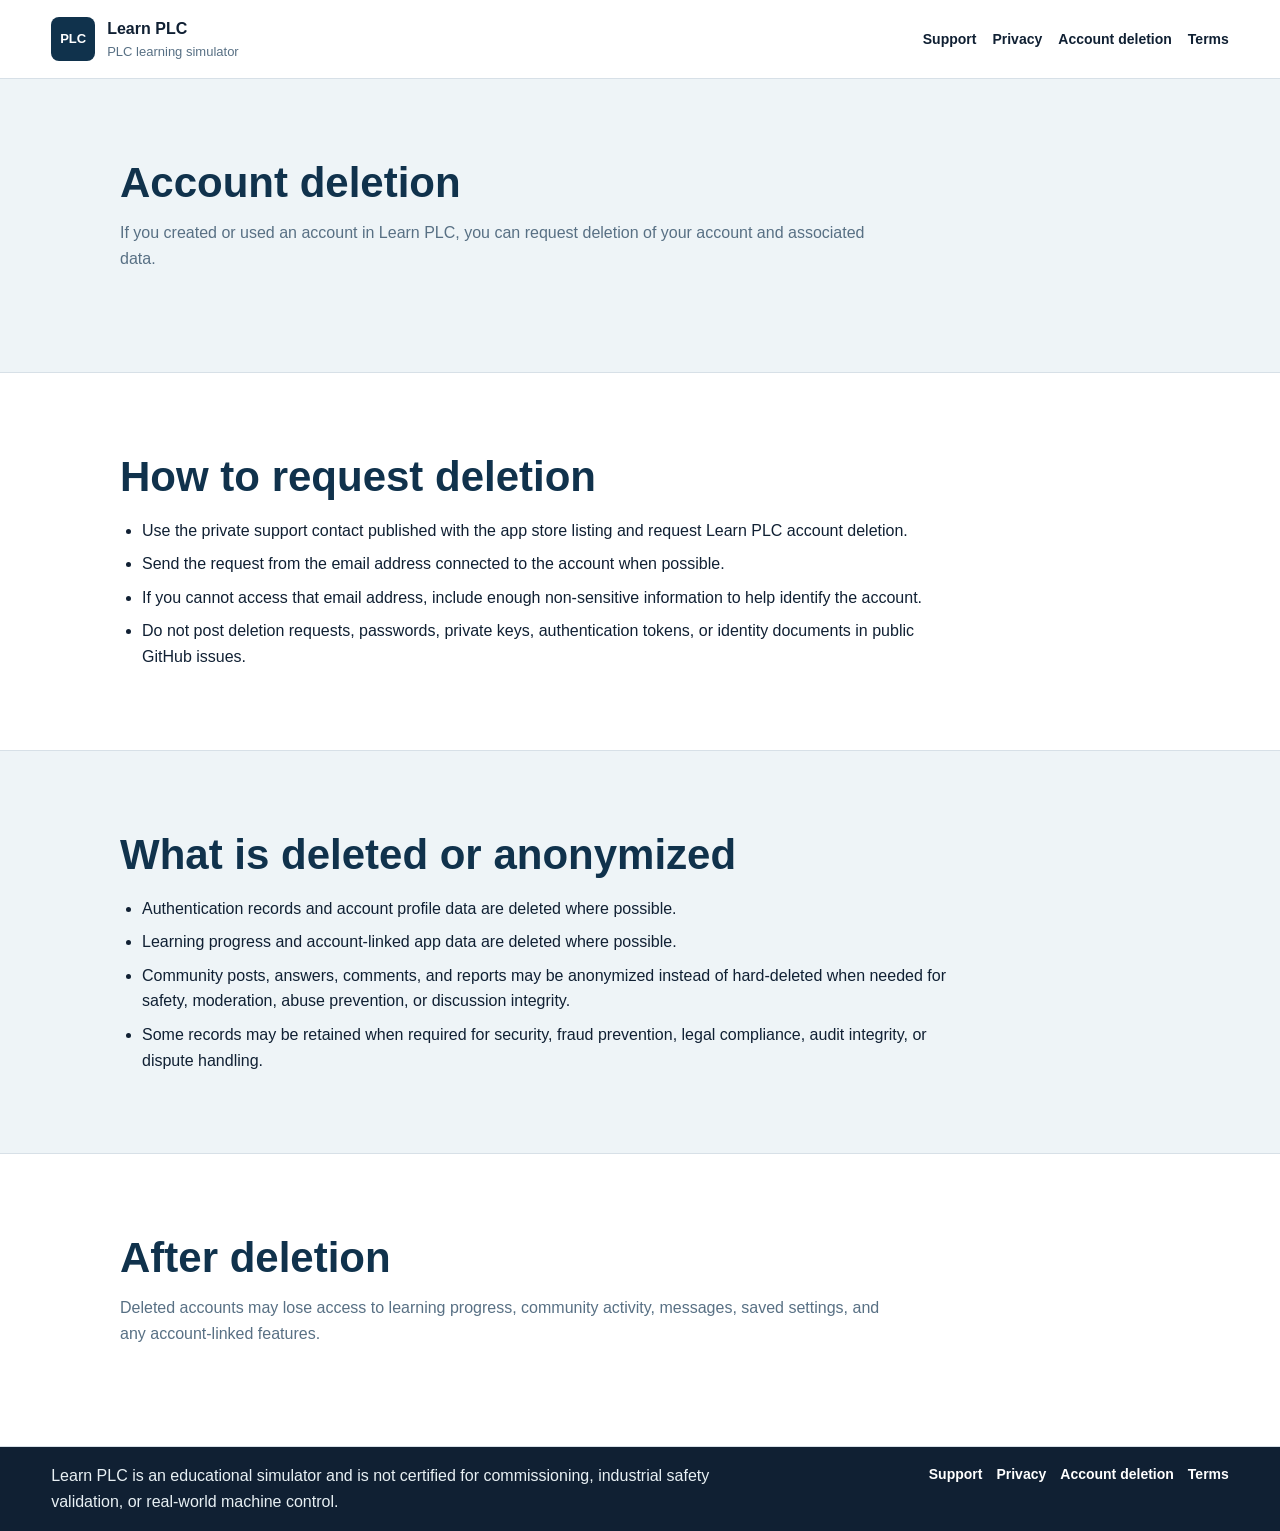
==== account-deletion/index.html @ 1db7eb31 "Sync website from learnPlc2 bea6978" ====
<!DOCTYPE html>
<html lang="en">
  <head>
    <meta charset="UTF-8" />
    <meta name="viewport" content="width=device-width, initial-scale=1" />
    <title>Account Deletion | Learn PLC</title>
    <meta name="description" content="How to request deletion of a Learn PLC account and associated data." />
    <link rel="canonical" href="https://ysrtirak.github.io/FactoryLogicPLC/account-deletion/" />
    <link rel="stylesheet" href="../assets/site.css" />
  </head>
  <body>
    <header class="site-header">
      <a class="brand" href="../" aria-label="Learn PLC home">
        <span class="brand-mark">PLC</span>
        <span>
          <strong>Learn PLC</strong>
          <small>PLC learning simulator</small>
        </span>
      </a>
      <nav aria-label="Primary navigation">
        <a href="../support/">Support</a>
        <a href="../privacy/">Privacy</a>
        <a href="../account-deletion/">Account deletion</a>
        <a href="../terms/">Terms</a>
      </nav>
    </header>
    <main>
      
      <section class="content-section">
        <div class="section-inner">
          <h2>Account deletion</h2>
          <p>If you created or used an account in Learn PLC, you can request deletion of your account and associated data.</p>
          
          
        </div>
      </section>
      <section class="content-section">
        <div class="section-inner">
          <h2>How to request deletion</h2>
          
          <ul><li>Use the private support contact published with the app store listing and request Learn PLC account deletion.</li><li>Send the request from the email address connected to the account when possible.</li><li>If you cannot access that email address, include enough non-sensitive information to help identify the account.</li><li>Do not post deletion requests, passwords, private keys, authentication tokens, or identity documents in public GitHub issues.</li></ul>
          
        </div>
      </section>
      <section class="content-section">
        <div class="section-inner">
          <h2>What is deleted or anonymized</h2>
          
          <ul><li>Authentication records and account profile data are deleted where possible.</li><li>Learning progress and account-linked app data are deleted where possible.</li><li>Community posts, answers, comments, and reports may be anonymized instead of hard-deleted when needed for safety, moderation, abuse prevention, or discussion integrity.</li><li>Some records may be retained when required for security, fraud prevention, legal compliance, audit integrity, or dispute handling.</li></ul>
          
        </div>
      </section>
      <section class="content-section">
        <div class="section-inner">
          <h2>After deletion</h2>
          <p>Deleted accounts may lose access to learning progress, community activity, messages, saved settings, and any account-linked features.</p>
          
          
        </div>
      </section>
    </main>
    <footer class="site-footer">
      <p>Learn PLC is an educational simulator and is not certified for commissioning, industrial safety validation, or real-world machine control.</p>
      <div>
        <a href="../support/">Support</a>
        <a href="../privacy/">Privacy</a>
        <a href="../account-deletion/">Account deletion</a>
        <a href="../terms/">Terms</a>
      </div>
    </footer>
  </body>
</html>
---- assets/site.css ----
:root {
  color-scheme: light;
  --ink: #102033;
  --muted: #587084;
  --line: #d7e0e7;
  --soft: #eef4f7;
  --panel: #ffffff;
  --navy: #10324c;
  --blue: #0b6fae;
  --green: #0d7f68;
  --amber: #b56a00;
}

* {
  box-sizing: border-box;
}

body {
  margin: 0;
  background: #f8fbfc;
  color: var(--ink);
  font: 16px/1.6 -apple-system, BlinkMacSystemFont, "Segoe UI", sans-serif;
}

a {
  color: var(--blue);
}

.site-header,
.site-footer {
  width: 100%;
  padding: 16px clamp(18px, 4vw, 56px);
}

.site-header {
  display: flex;
  align-items: center;
  justify-content: space-between;
  gap: 20px;
  border-bottom: 1px solid var(--line);
  background: rgba(255, 255, 255, 0.94);
  position: sticky;
  top: 0;
  z-index: 2;
  backdrop-filter: blur(10px);
}

.brand {
  display: inline-flex;
  align-items: center;
  gap: 12px;
  text-decoration: none;
  color: var(--ink);
  min-width: 220px;
}

.brand-mark {
  display: inline-grid;
  place-items: center;
  width: 44px;
  height: 44px;
  border-radius: 8px;
  background: var(--navy);
  color: #ffffff;
  font-weight: 800;
  font-size: 13px;
}

.brand strong,
.brand small {
  display: block;
}

.brand small {
  color: var(--muted);
  font-size: 13px;
}

nav {
  display: flex;
  align-items: center;
  gap: 16px;
  flex-wrap: wrap;
  justify-content: flex-end;
}

nav a,
.site-footer a {
  color: var(--ink);
  text-decoration: none;
  font-weight: 700;
  font-size: 14px;
}

nav a:hover,
.site-footer a:hover {
  color: var(--blue);
}

.hero {
  min-height: 78vh;
  display: grid;
  align-items: center;
  padding: clamp(54px, 9vw, 104px) clamp(18px, 4vw, 56px);
  background:
    linear-gradient(120deg, rgba(16, 50, 76, 0.92), rgba(13, 127, 104, 0.84)),
    repeating-linear-gradient(90deg, rgba(255, 255, 255, 0.16) 0 1px, transparent 1px 48px),
    linear-gradient(180deg, #173d5a, #0d293e);
  color: #ffffff;
}

.hero > div {
  max-width: 780px;
}

.eyebrow {
  margin: 0 0 12px;
  color: #b8f3df;
  font-weight: 800;
  text-transform: uppercase;
  font-size: 13px;
  letter-spacing: 0;
}

h1,
h2,
h3,
p {
  overflow-wrap: anywhere;
}

h1 {
  margin: 0;
  font-size: clamp(44px, 8vw, 88px);
  line-height: 1;
  letter-spacing: 0;
}

.hero-copy {
  max-width: 680px;
  margin: 24px 0 0;
  font-size: 20px;
  color: #edf8fb;
}

.actions {
  display: flex;
  gap: 12px;
  flex-wrap: wrap;
  margin-top: 32px;
}

.button-primary,
.button-secondary {
  display: inline-flex;
  align-items: center;
  min-height: 44px;
  border-radius: 8px;
  padding: 10px 16px;
  text-decoration: none;
  font-weight: 800;
}

.button-primary {
  background: #ffffff;
  color: var(--navy);
}

.button-secondary {
  border: 1px solid rgba(255, 255, 255, 0.68);
  color: #ffffff;
}

.content-section {
  padding: clamp(42px, 7vw, 80px) clamp(18px, 4vw, 56px);
  border-bottom: 1px solid var(--line);
  background: #ffffff;
}

.content-section:nth-of-type(odd) {
  background: var(--soft);
}

.section-inner {
  max-width: 1040px;
  margin: 0 auto;
}

h2 {
  margin: 0 0 14px;
  color: var(--navy);
  font-size: clamp(26px, 4vw, 42px);
  line-height: 1.12;
  letter-spacing: 0;
}

.section-inner > p {
  max-width: 780px;
  margin: 0 0 20px;
  color: var(--muted);
}

ul {
  margin: 18px 0 0;
  padding-left: 22px;
  max-width: 840px;
}

li + li {
  margin-top: 8px;
}

.card-grid {
  display: grid;
  grid-template-columns: repeat(3, minmax(0, 1fr));
  gap: 16px;
  margin-top: 24px;
}

.card {
  background: var(--panel);
  border: 1px solid var(--line);
  border-radius: 8px;
  padding: 20px;
}

.card h3 {
  margin: 0 0 8px;
  color: var(--green);
  font-size: 18px;
}

.card p {
  margin: 0;
  color: var(--muted);
}

.site-footer {
  display: flex;
  justify-content: space-between;
  align-items: flex-start;
  gap: 20px;
  background: #102033;
  color: #e8f0f4;
}

.site-footer p {
  max-width: 720px;
  margin: 0;
}

.site-footer div {
  display: flex;
  gap: 14px;
  flex-wrap: wrap;
  justify-content: flex-end;
}

.site-footer a {
  color: #ffffff;
}

@media (max-width: 760px) {
  .site-header,
  .site-footer {
    align-items: stretch;
    flex-direction: column;
  }

  nav,
  .site-footer div {
    justify-content: flex-start;
  }

  .hero {
    min-height: 72vh;
  }

  .card-grid {
    grid-template-columns: 1fr;
  }
}
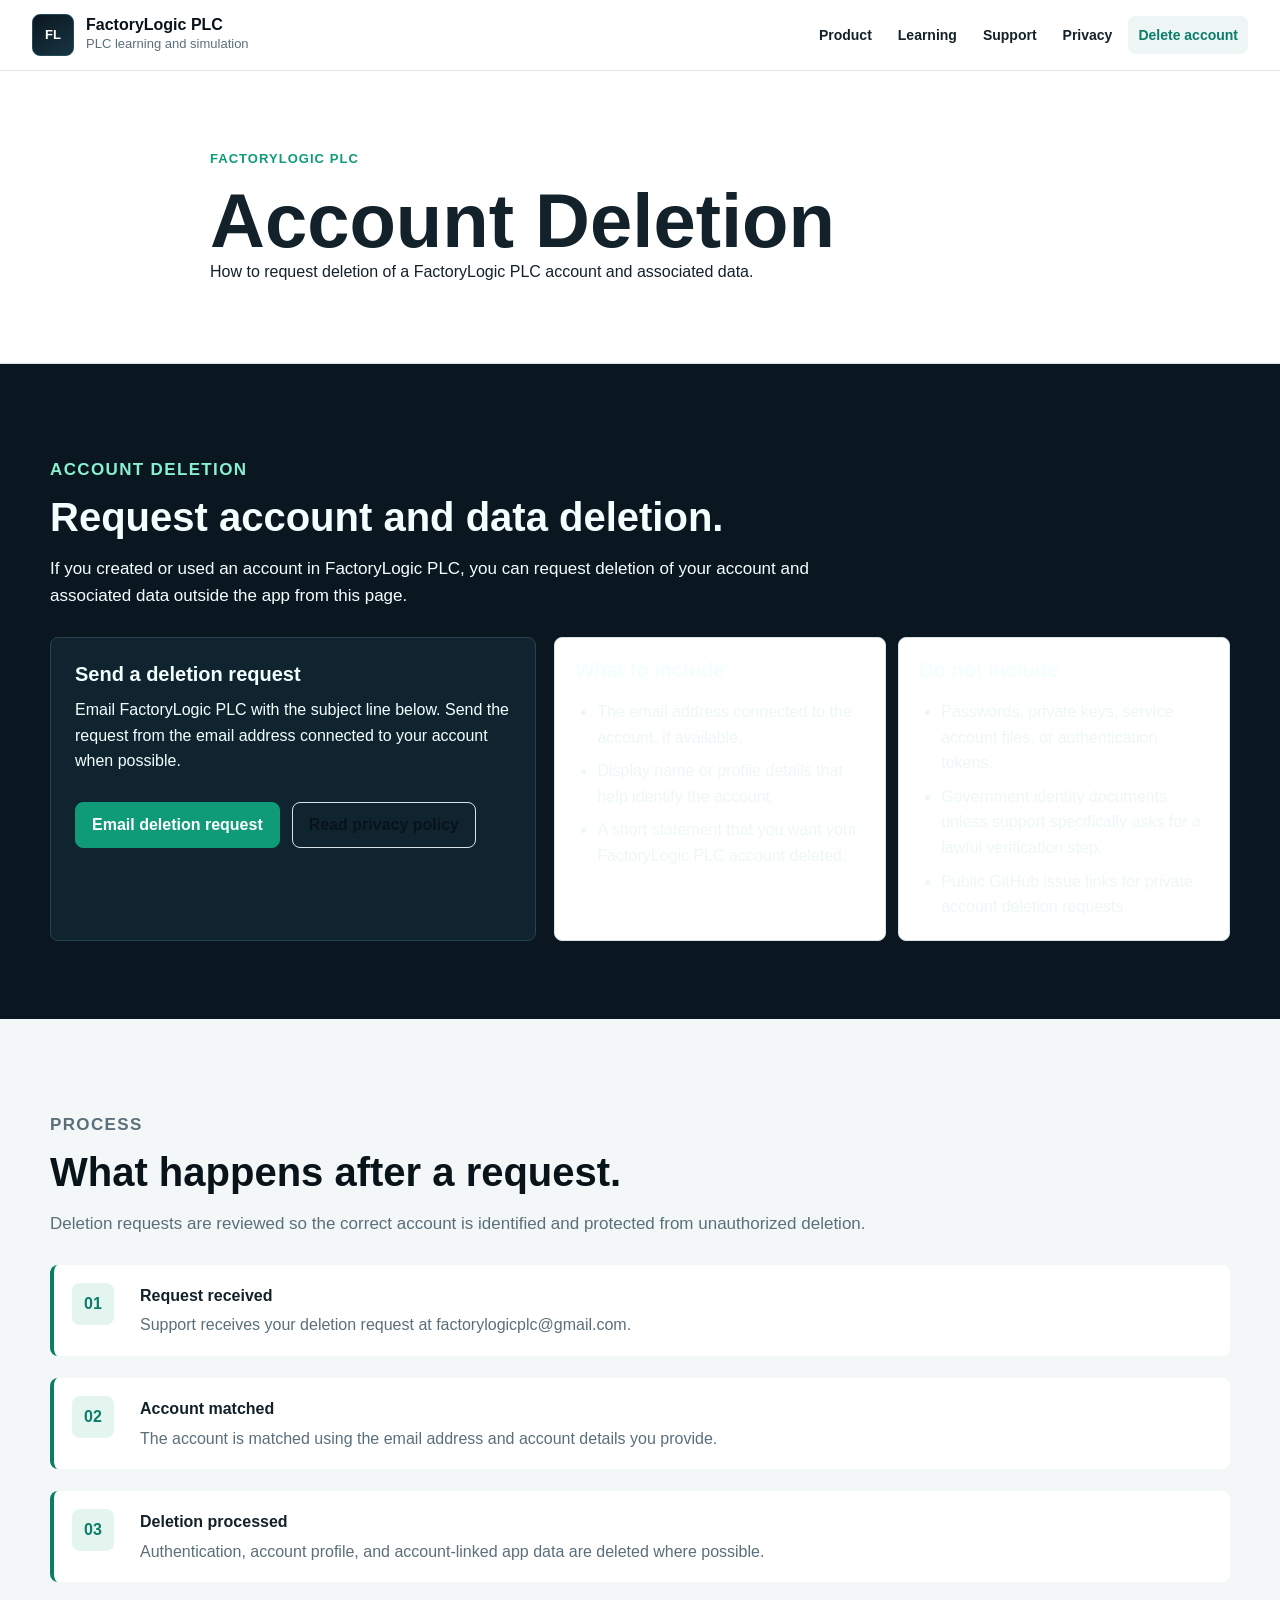
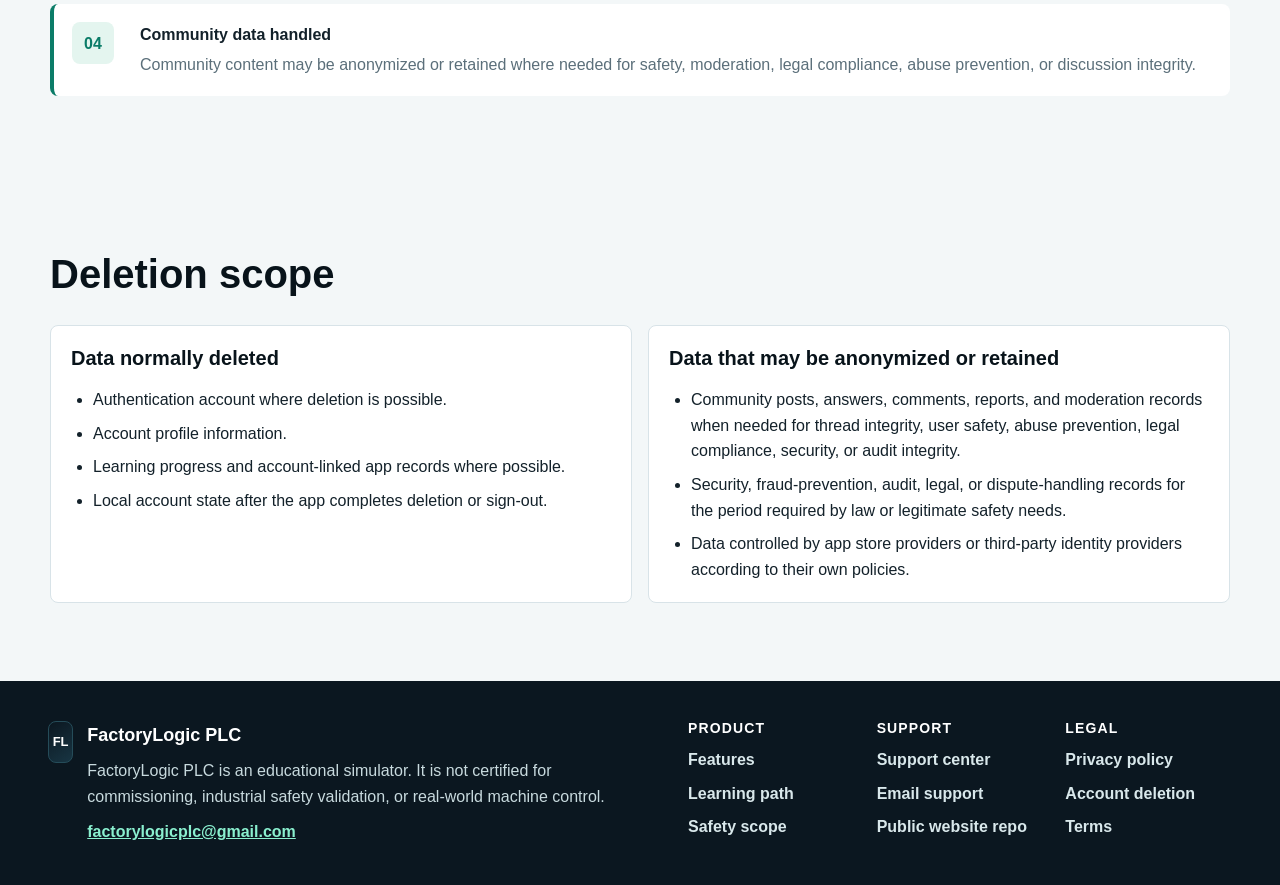
==== commit d136f762: "Sync website from learnPlc2 2bdb618" ====
--- a/account-deletion/index.html
+++ b/account-deletion/index.html
@@ -3,69 +3,140 @@
   <head>
     <meta charset="UTF-8" />
     <meta name="viewport" content="width=device-width, initial-scale=1" />
-    <title>Account Deletion | Learn PLC</title>
-    <meta name="description" content="How to request deletion of a Learn PLC account and associated data." />
+    <title>Account Deletion | FactoryLogic PLC</title>
+    <meta name="description" content="How to request deletion of a FactoryLogic PLC account and associated data." />
+    <meta name="theme-color" content="#0b1720" />
+    <meta property="og:title" content="Account Deletion | FactoryLogic PLC" />
+    <meta property="og:description" content="How to request deletion of a FactoryLogic PLC account and associated data." />
+    <meta property="og:type" content="website" />
+    <meta property="og:url" content="https://ysrtirak.github.io/FactoryLogicPLC/account-deletion/" />
     <link rel="canonical" href="https://ysrtirak.github.io/FactoryLogicPLC/account-deletion/" />
     <link rel="stylesheet" href="../assets/site.css" />
   </head>
-  <body>
+  <body class="sub-page">
+    <a class="skip-link" href="#main">Skip to content</a>
     <header class="site-header">
-      <a class="brand" href="../" aria-label="Learn PLC home">
-        <span class="brand-mark">PLC</span>
+      <a class="brand" href="../" aria-label="FactoryLogic PLC home">
+        <span class="brand-mark" aria-hidden="true">FL</span>
         <span>
-          <strong>Learn PLC</strong>
-          <small>PLC learning simulator</small>
+          <strong>FactoryLogic PLC</strong>
+          <small>PLC learning and simulation</small>
         </span>
       </a>
-      <nav aria-label="Primary navigation">
+      <nav class="primary-nav" aria-label="Primary navigation">
+        <a href="../#product">Product</a>
+        <a href="../#learning">Learning</a>
         <a href="../support/">Support</a>
         <a href="../privacy/">Privacy</a>
-        <a href="../account-deletion/">Account deletion</a>
-        <a href="../terms/">Terms</a>
+        <a href="../account-deletion/" aria-current="page">Delete account</a>
       </nav>
     </header>
-    <main>
-      
-      <section class="content-section">
-        <div class="section-inner">
-          <h2>Account deletion</h2>
-          <p>If you created or used an account in Learn PLC, you can request deletion of your account and associated data.</p>
-          
-          
+    <main id="main">
+      <section class="page-intro">
+        <div class="section-inner narrow">
+          <p class="eyebrow">FactoryLogic PLC</p>
+          <h1>Account Deletion</h1>
+          <p>How to request deletion of a FactoryLogic PLC account and associated data.</p>
         </div>
       </section>
-      <section class="content-section">
+      <section class="content-section section-deletionPanel section-dark" id="deletion-request">
         <div class="section-inner">
-          <h2>How to request deletion</h2>
-          
-          <ul><li>Use the private support contact published with the app store listing and request Learn PLC account deletion.</li><li>Send the request from the email address connected to the account when possible.</li><li>If you cannot access that email address, include enough non-sensitive information to help identify the account.</li><li>Do not post deletion requests, passwords, private keys, authentication tokens, or identity documents in public GitHub issues.</li></ul>
-          
+          <div class="section-heading">
+            <p class="eyebrow">Account deletion</p>
+            <h2 id="deletion-request-title">Request account and data deletion.</h2>
+            <p>If you created or used an account in FactoryLogic PLC, you can request deletion of your account and associated data outside the app from this page.</p>
+          </div>
+          <div class="deletion-panel">
+            <div class="deletion-primary">
+              <h3>Send a deletion request</h3>
+              <p>Email FactoryLogic PLC with the subject line below. Send the request from the email address connected to your account when possible.</p>
+              <div class="section-actions">
+            <a class="button-primary" href="mailto:factorylogicplc@gmail.com?subject=FactoryLogic+PLC+account+deletion+request&body=Hello+FactoryLogic+PLC+team%2C%0A%0AI+request+deletion+of+my+FactoryLogic+PLC+account+and+associated+data.%0A%0AAccount+email%3A%0ADisplay+name%2C+if+known%3A%0AReason%2C+optional%3A%0A%0APlease+do+not+include+passwords%2C+private+keys%2C+service+account+files%2C+or+identity+documents.">Email deletion request</a>
+            <a class="button-secondary" href="../privacy/">Read privacy policy</a>
+          </div>
+            </div>
+            <div class="deletion-detail">
+              <div class="policy-list">
+            <article class="policy-block">
+                <h3>What to include</h3>
+                
+                <ul><li>The email address connected to the account, if available.</li><li>Display name or profile details that help identify the account.</li><li>A short statement that you want your FactoryLogic PLC account deleted.</li></ul>
+              </article>
+            <article class="policy-block">
+                <h3>Do not include</h3>
+                
+                <ul><li>Passwords, private keys, service account files, or authentication tokens.</li><li>Government identity documents unless support specifically asks for a lawful verification step.</li><li>Public GitHub issue links for private account deletion requests.</li></ul>
+              </article>
+          </div>
+            </div>
+          </div>
         </div>
       </section>
-      <section class="content-section">
+      <section class="content-section section-workflow" id="deletion-process">
         <div class="section-inner">
-          <h2>What is deleted or anonymized</h2>
-          
-          <ul><li>Authentication records and account profile data are deleted where possible.</li><li>Learning progress and account-linked app data are deleted where possible.</li><li>Community posts, answers, comments, and reports may be anonymized instead of hard-deleted when needed for safety, moderation, abuse prevention, or discussion integrity.</li><li>Some records may be retained when required for security, fraud prevention, legal compliance, audit integrity, or dispute handling.</li></ul>
-          
+          <div class="section-heading">
+            <p class="eyebrow">Process</p>
+            <h2 id="deletion-process-title">What happens after a request.</h2>
+            <p>Deletion requests are reviewed so the correct account is identified and protected from unauthorized deletion.</p>
+          </div>
+          <ol class="workflow-list">
+            <li><span>01</span><strong>Request received</strong><p>Support receives your deletion request at factorylogicplc@gmail.com.</p></li>
+            <li><span>02</span><strong>Account matched</strong><p>The account is matched using the email address and account details you provide.</p></li>
+            <li><span>03</span><strong>Deletion processed</strong><p>Authentication, account profile, and account-linked app data are deleted where possible.</p></li>
+            <li><span>04</span><strong>Community data handled</strong><p>Community content may be anonymized or retained where needed for safety, moderation, legal compliance, abuse prevention, or discussion integrity.</p></li>
+          </ol>
         </div>
       </section>
-      <section class="content-section">
+      <section class="content-section section-policyList" id="deletion-scope">
         <div class="section-inner">
-          <h2>After deletion</h2>
-          <p>Deleted accounts may lose access to learning progress, community activity, messages, saved settings, and any account-linked features.</p>
-          
-          
+          <div class="section-heading">
+            
+            <h2 id="deletion-scope-title">Deletion scope</h2>
+            
+          </div>
+          <div class="policy-list">
+            <article class="policy-block">
+                <h3>Data normally deleted</h3>
+                
+                <ul><li>Authentication account where deletion is possible.</li><li>Account profile information.</li><li>Learning progress and account-linked app records where possible.</li><li>Local account state after the app completes deletion or sign-out.</li></ul>
+              </article>
+            <article class="policy-block">
+                <h3>Data that may be anonymized or retained</h3>
+                
+                <ul><li>Community posts, answers, comments, reports, and moderation records when needed for thread integrity, user safety, abuse prevention, legal compliance, security, or audit integrity.</li><li>Security, fraud-prevention, audit, legal, or dispute-handling records for the period required by law or legitimate safety needs.</li><li>Data controlled by app store providers or third-party identity providers according to their own policies.</li></ul>
+              </article>
+          </div>
         </div>
       </section>
     </main>
     <footer class="site-footer">
-      <p>Learn PLC is an educational simulator and is not certified for commissioning, industrial safety validation, or real-world machine control.</p>
-      <div>
-        <a href="../support/">Support</a>
-        <a href="../privacy/">Privacy</a>
-        <a href="../account-deletion/">Account deletion</a>
-        <a href="../terms/">Terms</a>
+      <div class="footer-brand">
+        <span class="brand-mark" aria-hidden="true">FL</span>
+        <div>
+          <strong>FactoryLogic PLC</strong>
+          <p>FactoryLogic PLC is an educational simulator. It is not certified for commissioning, industrial safety validation, or real-world machine control.</p>
+          <a href="mailto:factorylogicplc@gmail.com">factorylogicplc@gmail.com</a>
+        </div>
+      </div>
+      <div class="footer-groups">
+        <div>
+            <h2>Product</h2>
+            <a href="../#product">Features</a>
+            <a href="../#learning">Learning path</a>
+            <a href="../#safety">Safety scope</a>
+          </div>
+        <div>
+            <h2>Support</h2>
+            <a href="../support/">Support center</a>
+            <a href="mailto:factorylogicplc@gmail.com?subject=FactoryLogic+PLC+support+request&body=Hello+FactoryLogic+PLC+team%2C%0A%0AI+need+help+with%3A%0A%0AApp+version%3A%0ADevice+model%3A%0AOperating+system%3A%0ADescription%3A%0A%0APlease+do+not+include+passwords%2C+private+keys%2C+service+account+files%2C+or+identity+documents.">Email support</a>
+            <a href="https://github.com/ysrtirak/FactoryLogicPLC">Public website repo</a>
+          </div>
+        <div>
+            <h2>Legal</h2>
+            <a href="../privacy/">Privacy policy</a>
+            <a href="../account-deletion/">Account deletion</a>
+            <a href="../terms/">Terms</a>
+          </div>
       </div>
     </footer>
   </body>
--- a/assets/site.css
+++ b/assets/site.css
@@ -1,69 +1,102 @@
 :root {
   color-scheme: light;
-  --ink: #102033;
-  --muted: #587084;
-  --line: #d7e0e7;
-  --soft: #eef4f7;
+  --ink: #13212a;
+  --ink-strong: #08131a;
+  --muted: #5b6f7a;
   --panel: #ffffff;
-  --navy: #10324c;
-  --blue: #0b6fae;
-  --green: #0d7f68;
-  --amber: #b56a00;
+  --panel-strong: #f7fafb;
+  --line: #d8e3e8;
+  --line-dark: #28424f;
+  --dark: #0b1720;
+  --dark-2: #102533;
+  --green: #0b7c68;
+  --green-2: #0f9b78;
+  --blue: #176c9b;
+  --amber: #c97912;
+  --amber-soft: #fff4df;
+  --shadow: 0 22px 50px rgba(8, 19, 26, 0.16);
+  --max: 1180px;
 }
 
 * {
   box-sizing: border-box;
 }
 
+html {
+  scroll-behavior: smooth;
+}
+
 body {
   margin: 0;
-  background: #f8fbfc;
+  background: #f3f7f8;
   color: var(--ink);
   font: 16px/1.6 -apple-system, BlinkMacSystemFont, "Segoe UI", sans-serif;
+  text-rendering: optimizeLegibility;
 }
 
 a {
   color: var(--blue);
 }
 
-.site-header,
-.site-footer {
-  width: 100%;
-  padding: 16px clamp(18px, 4vw, 56px);
+a:focus-visible,
+button:focus-visible,
+summary:focus-visible {
+  outline: 3px solid #f2b84b;
+  outline-offset: 3px;
+}
+
+.skip-link {
+  position: absolute;
+  left: 16px;
+  top: -60px;
+  z-index: 20;
+  background: #ffffff;
+  color: var(--dark);
+  border: 1px solid var(--line);
+  border-radius: 8px;
+  padding: 10px 14px;
+  font-weight: 800;
+}
+
+.skip-link:focus {
+  top: 16px;
 }
 
 .site-header {
+  position: sticky;
+  top: 0;
+  z-index: 10;
   display: flex;
   align-items: center;
   justify-content: space-between;
-  gap: 20px;
-  border-bottom: 1px solid var(--line);
+  gap: 18px;
+  width: 100%;
+  padding: 14px 20px;
+  border-bottom: 1px solid rgba(216, 227, 232, 0.88);
   background: rgba(255, 255, 255, 0.94);
-  position: sticky;
-  top: 0;
-  z-index: 2;
-  backdrop-filter: blur(10px);
+  backdrop-filter: blur(12px);
 }
 
 .brand {
   display: inline-flex;
   align-items: center;
   gap: 12px;
+  color: var(--ink-strong);
   text-decoration: none;
-  color: var(--ink);
-  min-width: 220px;
+  min-width: 210px;
 }
 
 .brand-mark {
   display: inline-grid;
   place-items: center;
-  width: 44px;
-  height: 44px;
-  border-radius: 8px;
-  background: var(--navy);
+  width: 42px;
+  height: 42px;
+  border-radius: 8px;
+  background: linear-gradient(145deg, var(--dark), #183543);
   color: #ffffff;
-  font-weight: 800;
   font-size: 13px;
+  font-weight: 900;
+  border: 1px solid #254c59;
 }
 
 .brand strong,
@@ -71,212 +104,988 @@
   display: block;
 }
 
+.brand strong {
+  font-size: 16px;
+  line-height: 1.2;
+}
+
 .brand small {
   color: var(--muted);
   font-size: 13px;
 }
 
-nav {
+.primary-nav {
   display: flex;
   align-items: center;
-  gap: 16px;
+  justify-content: flex-end;
+  gap: 6px;
   flex-wrap: wrap;
-  justify-content: flex-end;
-}
-
-nav a,
-.site-footer a {
+}
+
+.primary-nav a {
   color: var(--ink);
+  border-radius: 8px;
+  padding: 8px 10px;
   text-decoration: none;
-  font-weight: 700;
   font-size: 14px;
-}
-
-nav a:hover,
-.site-footer a:hover {
-  color: var(--blue);
-}
-
-.hero {
-  min-height: 78vh;
-  display: grid;
-  align-items: center;
-  padding: clamp(54px, 9vw, 104px) clamp(18px, 4vw, 56px);
+  font-weight: 800;
+}
+
+.primary-nav a:hover,
+.primary-nav a[aria-current="page"] {
+  background: #edf5f5;
+  color: var(--green);
+}
+
+.hero-section {
+  display: grid;
+  grid-template-columns: minmax(0, 1fr);
+  gap: 32px;
+  min-height: 720px;
+  padding: 62px 20px 54px;
   background:
-    linear-gradient(120deg, rgba(16, 50, 76, 0.92), rgba(13, 127, 104, 0.84)),
-    repeating-linear-gradient(90deg, rgba(255, 255, 255, 0.16) 0 1px, transparent 1px 48px),
-    linear-gradient(180deg, #173d5a, #0d293e);
+    linear-gradient(135deg, rgba(11, 23, 32, 0.95), rgba(15, 86, 82, 0.9)),
+    repeating-linear-gradient(90deg, rgba(255, 255, 255, 0.08) 0 1px, transparent 1px 54px),
+    repeating-linear-gradient(0deg, rgba(255, 255, 255, 0.05) 0 1px, transparent 1px 54px);
   color: #ffffff;
 }
 
-.hero > div {
-  max-width: 780px;
+.hero-copy-wrap,
+.hero-visual {
+  width: 100%;
+  max-width: var(--max);
+  margin: 0 auto;
+}
+
+.hero-copy-wrap {
+  align-self: end;
 }
 
 .eyebrow {
   margin: 0 0 12px;
-  color: #b8f3df;
-  font-weight: 800;
+  color: var(--green-2);
+  font-size: 13px;
+  font-weight: 900;
+  letter-spacing: 0.08em;
   text-transform: uppercase;
-  font-size: 13px;
-  letter-spacing: 0;
+}
+
+.section-dark .eyebrow,
+.hero-section .eyebrow {
+  color: #89f0cf;
 }
 
 h1,
 h2,
 h3,
-p {
+p,
+li,
+a,
+strong,
+span {
   overflow-wrap: anywhere;
 }
 
 h1 {
   margin: 0;
-  font-size: clamp(44px, 8vw, 88px);
-  line-height: 1;
+  color: inherit;
+  font-size: 48px;
+  line-height: 1.02;
   letter-spacing: 0;
 }
 
+h2 {
+  margin: 0;
+  color: var(--ink-strong);
+  font-size: 32px;
+  line-height: 1.14;
+  letter-spacing: 0;
+}
+
+h3 {
+  margin: 0;
+  color: var(--ink-strong);
+  font-size: 20px;
+  line-height: 1.25;
+  letter-spacing: 0;
+}
+
+p {
+  margin: 0;
+}
+
 .hero-copy {
-  max-width: 680px;
-  margin: 24px 0 0;
+  max-width: 760px;
+  margin-top: 22px;
+  color: #e8f4f4;
   font-size: 20px;
-  color: #edf8fb;
-}
-
-.actions {
+}
+
+.badge-row {
+  display: flex;
+  flex-wrap: wrap;
+  gap: 10px;
+  margin-top: 28px;
+}
+
+.badge-row span {
+  border: 1px solid rgba(255, 255, 255, 0.28);
+  border-radius: 8px;
+  background: rgba(255, 255, 255, 0.1);
+  padding: 7px 10px;
+  color: #f4ffff;
+  font-size: 13px;
+  font-weight: 800;
+}
+
+.hero-actions,
+.section-actions,
+.contact-actions {
   display: flex;
   gap: 12px;
   flex-wrap: wrap;
-  margin-top: 32px;
+  margin-top: 28px;
 }
 
 .button-primary,
 .button-secondary {
   display: inline-flex;
   align-items: center;
-  min-height: 44px;
-  border-radius: 8px;
-  padding: 10px 16px;
+  justify-content: center;
+  min-height: 46px;
+  border-radius: 8px;
+  padding: 11px 16px;
   text-decoration: none;
+  font-weight: 900;
+  line-height: 1.2;
+  transition: transform 160ms ease, background 160ms ease, border-color 160ms ease;
+}
+
+.button-primary {
+  background: var(--green-2);
+  border: 1px solid var(--green-2);
+  color: #ffffff;
+}
+
+.button-secondary {
+  border: 1px solid rgba(255, 255, 255, 0.38);
+  color: #ffffff;
+}
+
+.content-section .button-secondary,
+.page-intro .button-secondary {
+  border-color: var(--line);
+  color: var(--ink-strong);
+}
+
+.button-primary:hover,
+.button-secondary:hover {
+  transform: translateY(-1px);
+}
+
+.hero-visual {
+  align-self: start;
+}
+
+.device-frame {
+  width: 100%;
+  overflow: hidden;
+  border: 1px solid rgba(255, 255, 255, 0.2);
+  border-radius: 8px;
+  background: #0e202b;
+  box-shadow: var(--shadow);
+}
+
+.device-topbar {
+  display: flex;
+  align-items: center;
+  gap: 8px;
+  padding: 12px 14px;
+  border-bottom: 1px solid #1d3d4b;
+  color: #a9c2ca;
+}
+
+.device-topbar span {
+  width: 10px;
+  height: 10px;
+  border-radius: 99px;
+  background: #6c8791;
+}
+
+.device-topbar span:nth-child(1) {
+  background: #e86956;
+}
+
+.device-topbar span:nth-child(2) {
+  background: #eab33f;
+}
+
+.device-topbar span:nth-child(3) {
+  background: #35c58f;
+}
+
+.device-topbar strong {
+  margin-left: auto;
+  color: #d7edef;
+  font-size: 13px;
+  text-transform: uppercase;
+  letter-spacing: 0.08em;
+}
+
+.runtime-grid {
+  display: grid;
+  grid-template-columns: minmax(0, 1.6fr) minmax(190px, 0.9fr);
+  gap: 12px;
+  padding: 14px;
+}
+
+.ladder-card,
+.tag-panel,
+.sim-panel {
+  border: 1px solid #244554;
+  border-radius: 8px;
+  background: #102936;
+}
+
+.ladder-card {
+  position: relative;
+  display: grid;
+  gap: 18px;
+  padding: 22px 16px 22px 28px;
+  grid-row: span 2;
+}
+
+.rail {
+  position: absolute;
+  top: 16px;
+  bottom: 16px;
+  left: 16px;
+  width: 3px;
+  background: #9ebbc4;
+}
+
+.rung {
+  display: grid;
+  grid-template-columns: 58px 44px 48px 44px minmax(72px, 1fr);
+  align-items: center;
+  gap: 10px;
+  min-height: 58px;
+  color: #d9ebef;
+  font-size: 12px;
   font-weight: 800;
 }
 
-.button-primary {
+.rung::before {
+  content: "";
+  grid-column: 1 / -1;
+  grid-row: 1;
+  height: 2px;
+  background: #466975;
+}
+
+.rung > * {
+  grid-row: 1;
+}
+
+.contact,
+.block,
+.coil {
+  position: relative;
+  display: inline-grid;
+  place-items: center;
+  min-height: 34px;
+  border: 2px solid #8fb2bd;
+  border-radius: 6px;
+  background: #0d202a;
+}
+
+.contact::before,
+.contact::after {
+  content: "";
+  position: absolute;
+  top: 6px;
+  bottom: 6px;
+  width: 2px;
+  background: #8fb2bd;
+}
+
+.contact::before {
+  left: 12px;
+}
+
+.contact::after {
+  right: 12px;
+}
+
+.contact.nc {
+  transform: skew(-10deg);
+}
+
+.block {
+  color: #ffffff;
+  background: #20495a;
+}
+
+.coil {
+  min-width: 72px;
+  border-color: #41d29e;
+  color: #dffdf4;
+}
+
+.rung.energized .contact,
+.rung.energized .block,
+.rung.energized .coil {
+  box-shadow: 0 0 0 2px rgba(65, 210, 158, 0.18), 0 0 24px rgba(65, 210, 158, 0.24);
+}
+
+.tag-panel {
+  display: grid;
+  gap: 8px;
+  align-content: start;
+  padding: 14px;
+}
+
+.tag-chip {
+  display: block;
+  border-radius: 7px;
+  padding: 8px 10px;
+  font-size: 12px;
+  font-weight: 900;
+}
+
+.tag-chip.input {
+  background: #e7f4ff;
+  color: #0d4d75;
+}
+
+.tag-chip.output {
+  background: #ddfaef;
+  color: #0b614f;
+}
+
+.sim-panel {
+  display: grid;
+  grid-template-columns: repeat(3, minmax(0, 1fr));
+  align-items: center;
+  justify-items: center;
+  min-height: 136px;
+  padding: 12px;
+}
+
+.indicator {
+  width: 38px;
+  height: 38px;
+  border-radius: 99px;
+  border: 6px solid #17343f;
+  background: #657b83;
+}
+
+.indicator.on {
+  background: #43d49b;
+  box-shadow: 0 0 24px rgba(67, 212, 155, 0.6);
+}
+
+.motor-symbol {
+  width: 50px;
+  height: 50px;
+  border: 5px solid #c6dae1;
+  border-radius: 99px;
+  position: relative;
+}
+
+.motor-symbol::after {
+  content: "M";
+  position: absolute;
+  inset: 0;
+  display: grid;
+  place-items: center;
+  color: #c6dae1;
+  font-weight: 900;
+}
+
+.tank-symbol {
+  position: relative;
+  width: 50px;
+  height: 70px;
+  border: 3px solid #c6dae1;
+  border-radius: 8px 8px 14px 14px;
+  overflow: hidden;
+}
+
+.tank-symbol span {
+  position: absolute;
+  left: 0;
+  right: 0;
+  bottom: 0;
+  height: 58%;
+  background: #1aa3c2;
+}
+
+.page-intro,
+.content-section {
+  padding: 58px 20px;
+}
+
+.page-intro {
   background: #ffffff;
-  color: var(--navy);
-}
-
-.button-secondary {
-  border: 1px solid rgba(255, 255, 255, 0.68);
-  color: #ffffff;
-}
-
-.content-section {
-  padding: clamp(42px, 7vw, 80px) clamp(18px, 4vw, 56px);
   border-bottom: 1px solid var(--line);
-  background: #ffffff;
-}
-
-.content-section:nth-of-type(odd) {
-  background: var(--soft);
 }
 
 .section-inner {
-  max-width: 1040px;
+  width: 100%;
+  max-width: var(--max);
   margin: 0 auto;
 }
 
-h2 {
-  margin: 0 0 14px;
-  color: var(--navy);
-  font-size: clamp(26px, 4vw, 42px);
-  line-height: 1.12;
-  letter-spacing: 0;
-}
-
-.section-inner > p {
-  max-width: 780px;
-  margin: 0 0 20px;
+.section-inner.narrow {
+  max-width: 860px;
+}
+
+.section-heading {
+  max-width: 820px;
+  margin-bottom: 28px;
+}
+
+.section-heading p {
+  margin-top: 14px;
   color: var(--muted);
+  font-size: 17px;
+}
+
+.section-soft {
+  background: #edf5f5;
+}
+
+.section-dark {
+  background: var(--dark);
+  color: #edf7f7;
+}
+
+.section-dark h2,
+.section-dark h3,
+.section-dark .section-heading p {
+  color: #f3ffff;
+}
+
+.section-dark .section-heading .eyebrow {
+  color: #89f0cf;
+}
+
+.section-warning {
+  background: var(--amber-soft);
+  border-top: 1px solid #f3d59f;
+  border-bottom: 1px solid #f3d59f;
+}
+
+.card-grid {
+  display: grid;
+  grid-template-columns: 1fr;
+  gap: 16px;
+}
+
+.card,
+.policy-block,
+.learning-group,
+.metric,
+.link-card,
+.callout-box,
+.contact-panel,
+.deletion-primary,
+.faq-list details {
+  border: 1px solid var(--line);
+  border-radius: 8px;
+  background: var(--panel);
+}
+
+.card,
+.policy-block,
+.learning-group,
+.metric,
+.link-card,
+.callout-box {
+  padding: 20px;
+}
+
+.card-kicker {
+  margin-bottom: 8px;
+  color: var(--green);
+  font-size: 12px;
+  font-weight: 900;
+  letter-spacing: 0.08em;
+  text-transform: uppercase;
+}
+
+.card p,
+.policy-block p,
+.learning-group p,
+.link-card span,
+.callout-box p,
+.deletion-primary p,
+.faq-list p {
+  margin-top: 10px;
+  color: var(--muted);
+}
+
+.text-link {
+  display: inline-flex;
+  margin-top: 16px;
+  color: var(--green);
+  font-weight: 900;
+  text-decoration: none;
+}
+
+.text-link:hover {
+  text-decoration: underline;
+}
+
+.metric-grid {
+  display: grid;
+  grid-template-columns: 1fr;
+  gap: 14px;
+}
+
+.section-dark .metric {
+  background: #102430;
+  border-color: var(--line-dark);
+}
+
+.metric strong {
+  display: block;
+  color: var(--green-2);
+  font-size: 44px;
+  line-height: 1;
+}
+
+.metric span {
+  display: block;
+  margin-top: 8px;
+  color: inherit;
+  font-weight: 800;
+}
+
+.split-layout {
+  display: grid;
+  grid-template-columns: 1fr;
+  gap: 24px;
+  align-items: center;
 }
 
 ul {
-  margin: 18px 0 0;
+  margin: 16px 0 0;
   padding-left: 22px;
-  max-width: 840px;
 }
 
 li + li {
   margin-top: 8px;
 }
 
-.card-grid {
-  display: grid;
-  grid-template-columns: repeat(3, minmax(0, 1fr));
+.visual-panel {
+  min-height: 260px;
+  border: 1px solid var(--line);
+  border-radius: 8px;
+  background: var(--panel);
+  box-shadow: 0 18px 40px rgba(8, 19, 26, 0.08);
+}
+
+.scan-cycle,
+.signal-flow {
+  display: grid;
+  gap: 12px;
+  padding: 22px;
+}
+
+.scan-cycle span,
+.signal-flow span {
+  position: relative;
+  display: grid;
+  place-items: center;
+  min-height: 52px;
+  border: 1px solid var(--line);
+  border-radius: 8px;
+  background: #f7fbfc;
+  color: var(--ink-strong);
+  font-weight: 900;
+}
+
+.scan-cycle span:not(:last-child)::after,
+.signal-flow span:not(:last-child)::after {
+  content: "";
+  position: absolute;
+  bottom: -12px;
+  left: 50%;
+  width: 2px;
+  height: 12px;
+  background: var(--green);
+}
+
+.learning-map {
+  display: grid;
+  grid-template-columns: 1fr;
   gap: 16px;
-  margin-top: 24px;
-}
-
-.card {
-  background: var(--panel);
-  border: 1px solid var(--line);
-  border-radius: 8px;
-  padding: 20px;
-}
-
-.card h3 {
-  margin: 0 0 8px;
+}
+
+.learning-group {
+  position: relative;
+  overflow: hidden;
+}
+
+.learning-index {
+  display: inline-grid;
+  place-items: center;
+  width: 42px;
+  height: 42px;
+  margin-bottom: 16px;
+  border-radius: 8px;
+  background: #e4f5ef;
   color: var(--green);
+  font-weight: 900;
+}
+
+.workflow-list {
+  display: grid;
+  grid-template-columns: 1fr;
+  gap: 14px;
+  margin: 0;
+  padding: 0;
+  list-style: none;
+}
+
+.workflow-list li {
+  display: grid;
+  grid-template-columns: 52px 1fr;
+  gap: 4px 16px;
+  border-left: 4px solid var(--green);
+  background: #ffffff;
+  border-radius: 8px;
+  padding: 18px;
+}
+
+.workflow-list span {
+  grid-row: span 2;
+  display: inline-grid;
+  place-items: center;
+  width: 42px;
+  height: 42px;
+  border-radius: 8px;
+  background: #e4f5ef;
+  color: var(--green);
+  font-weight: 900;
+}
+
+.workflow-list p {
+  color: var(--muted);
+}
+
+.contact-panel {
+  display: grid;
+  grid-template-columns: 1fr;
+  gap: 22px;
+  padding: 22px;
+  background: #102430;
+  border-color: var(--line-dark);
+  color: #effafa;
+}
+
+.contact-label {
+  color: #97b2bb;
+  font-size: 13px;
+  font-weight: 900;
+  text-transform: uppercase;
+  letter-spacing: 0.08em;
+}
+
+.contact-email {
+  display: inline-block;
+  margin-top: 8px;
+  color: #8af0cf;
+  font-size: 24px;
+  font-weight: 900;
+  text-decoration: none;
+}
+
+.contact-panel p:not(.contact-label) {
+  margin-top: 12px;
+  color: #d3e7ea;
+}
+
+.policy-list {
+  display: grid;
+  grid-template-columns: 1fr;
+  gap: 16px;
+}
+
+.policy-block {
+  background: #ffffff;
+}
+
+.deletion-panel {
+  display: grid;
+  grid-template-columns: 1fr;
+  gap: 18px;
+}
+
+.deletion-primary {
+  padding: 24px;
+  background: #102430;
+  border-color: var(--line-dark);
+}
+
+.section-dark .deletion-primary h3,
+.section-dark .deletion-primary p {
+  color: #f3ffff;
+}
+
+.deletion-detail .policy-list {
+  gap: 12px;
+}
+
+.faq-list {
+  display: grid;
+  gap: 12px;
+}
+
+.faq-list details {
+  padding: 0;
+  overflow: hidden;
+}
+
+.faq-list summary {
+  cursor: pointer;
+  padding: 18px 20px;
+  color: var(--ink-strong);
+  font-weight: 900;
+}
+
+.faq-list p {
+  padding: 0 20px 18px;
+}
+
+.link-grid {
+  display: grid;
+  grid-template-columns: 1fr;
+  gap: 16px;
+}
+
+.link-card {
+  display: block;
+  color: var(--ink);
+  text-decoration: none;
+}
+
+.link-card:hover {
+  border-color: var(--green);
+  box-shadow: 0 12px 26px rgba(8, 19, 26, 0.08);
+}
+
+.link-card strong {
+  display: block;
+  color: var(--ink-strong);
   font-size: 18px;
 }
 
-.card p {
-  margin: 0;
-  color: var(--muted);
+.callout-box {
+  border-color: #eab65d;
+  background: #fff8eb;
+}
+
+.callout-box strong {
+  display: block;
+  color: #7a3f00;
+  font-size: 20px;
+}
+
+.section-dark .callout-box {
+  background: #102430;
+  border-color: var(--line-dark);
+}
+
+.section-dark .callout-box strong,
+.section-dark .callout-box p {
+  color: #f3ffff;
 }
 
 .site-footer {
-  display: flex;
-  justify-content: space-between;
-  align-items: flex-start;
-  gap: 20px;
-  background: #102033;
-  color: #e8f0f4;
-}
-
-.site-footer p {
-  max-width: 720px;
-  margin: 0;
-}
-
-.site-footer div {
+  display: grid;
+  grid-template-columns: 1fr;
+  gap: 28px;
+  padding: 32px 20px;
+  background: var(--dark);
+  color: #e9f4f5;
+}
+
+.footer-brand {
   display: flex;
   gap: 14px;
-  flex-wrap: wrap;
-  justify-content: flex-end;
-}
-
-.site-footer a {
+  max-width: 720px;
+}
+
+.footer-brand strong {
+  display: block;
   color: #ffffff;
-}
-
-@media (max-width: 760px) {
-  .site-header,
+  font-size: 18px;
+}
+
+.footer-brand p {
+  margin-top: 8px;
+  color: #c8dade;
+}
+
+.footer-brand a {
+  display: inline-block;
+  margin-top: 10px;
+  color: #8af0cf;
+  font-weight: 900;
+}
+
+.footer-groups {
+  display: grid;
+  grid-template-columns: 1fr;
+  gap: 22px;
+}
+
+.footer-groups h2 {
+  margin-bottom: 10px;
+  color: #ffffff;
+  font-size: 14px;
+  text-transform: uppercase;
+  letter-spacing: 0.08em;
+}
+
+.footer-groups a {
+  display: block;
+  color: #d9e8eb;
+  text-decoration: none;
+  font-weight: 700;
+}
+
+.footer-groups a + a {
+  margin-top: 8px;
+}
+
+.footer-groups a:hover {
+  color: #8af0cf;
+}
+
+@media (min-width: 720px) {
+  .site-header {
+    padding-left: 32px;
+    padding-right: 32px;
+  }
+
+  .hero-section {
+    padding: 78px 32px 64px;
+  }
+
+  h1 {
+    font-size: 64px;
+  }
+
+  h2 {
+    font-size: 40px;
+  }
+
+  .card-grid,
+  .metric-grid,
+  .link-grid {
+    grid-template-columns: repeat(2, minmax(0, 1fr));
+  }
+
+  .learning-map,
+  .policy-list {
+    grid-template-columns: repeat(2, minmax(0, 1fr));
+  }
+
+  .contact-panel {
+    grid-template-columns: 1fr auto;
+    align-items: center;
+  }
+
+  .footer-groups {
+    grid-template-columns: repeat(3, minmax(0, 1fr));
+  }
+}
+
+@media (min-width: 980px) {
+  .hero-section {
+    grid-template-columns: minmax(0, 0.9fr) minmax(460px, 0.85fr);
+    align-items: center;
+    padding-left: 48px;
+    padding-right: 48px;
+  }
+
+  .hero-copy-wrap,
+  .hero-visual {
+    max-width: none;
+  }
+
+  h1 {
+    font-size: 76px;
+  }
+
+  .content-section,
+  .page-intro {
+    padding: 78px 48px;
+  }
+
+  .card-grid {
+    grid-template-columns: repeat(3, minmax(0, 1fr));
+  }
+
+  .split-layout {
+    grid-template-columns: minmax(0, 0.85fr) minmax(420px, 0.7fr);
+    gap: 42px;
+  }
+
+  .deletion-panel {
+    grid-template-columns: minmax(320px, 0.72fr) minmax(0, 1fr);
+  }
+
   .site-footer {
+    grid-template-columns: minmax(0, 0.9fr) minmax(420px, 0.8fr);
+    padding: 40px 48px;
+  }
+}
+
+@media (max-width: 719px) {
+  .site-header {
     align-items: stretch;
     flex-direction: column;
   }
 
-  nav,
-  .site-footer div {
+  .brand {
+    min-width: 0;
+  }
+
+  .primary-nav {
     justify-content: flex-start;
   }
 
-  .hero {
-    min-height: 72vh;
-  }
-
-  .card-grid {
+  .primary-nav a {
+    padding: 8px 8px;
+  }
+
+  h1 {
+    font-size: 42px;
+  }
+
+  .hero-copy {
+    font-size: 18px;
+  }
+
+  .runtime-grid {
     grid-template-columns: 1fr;
   }
-}
+
+  .ladder-card {
+    grid-row: auto;
+    overflow-x: auto;
+  }
+
+  .rung {
+    min-width: 420px;
+  }
+
+  .contact-email {
+    font-size: 20px;
+  }
+}
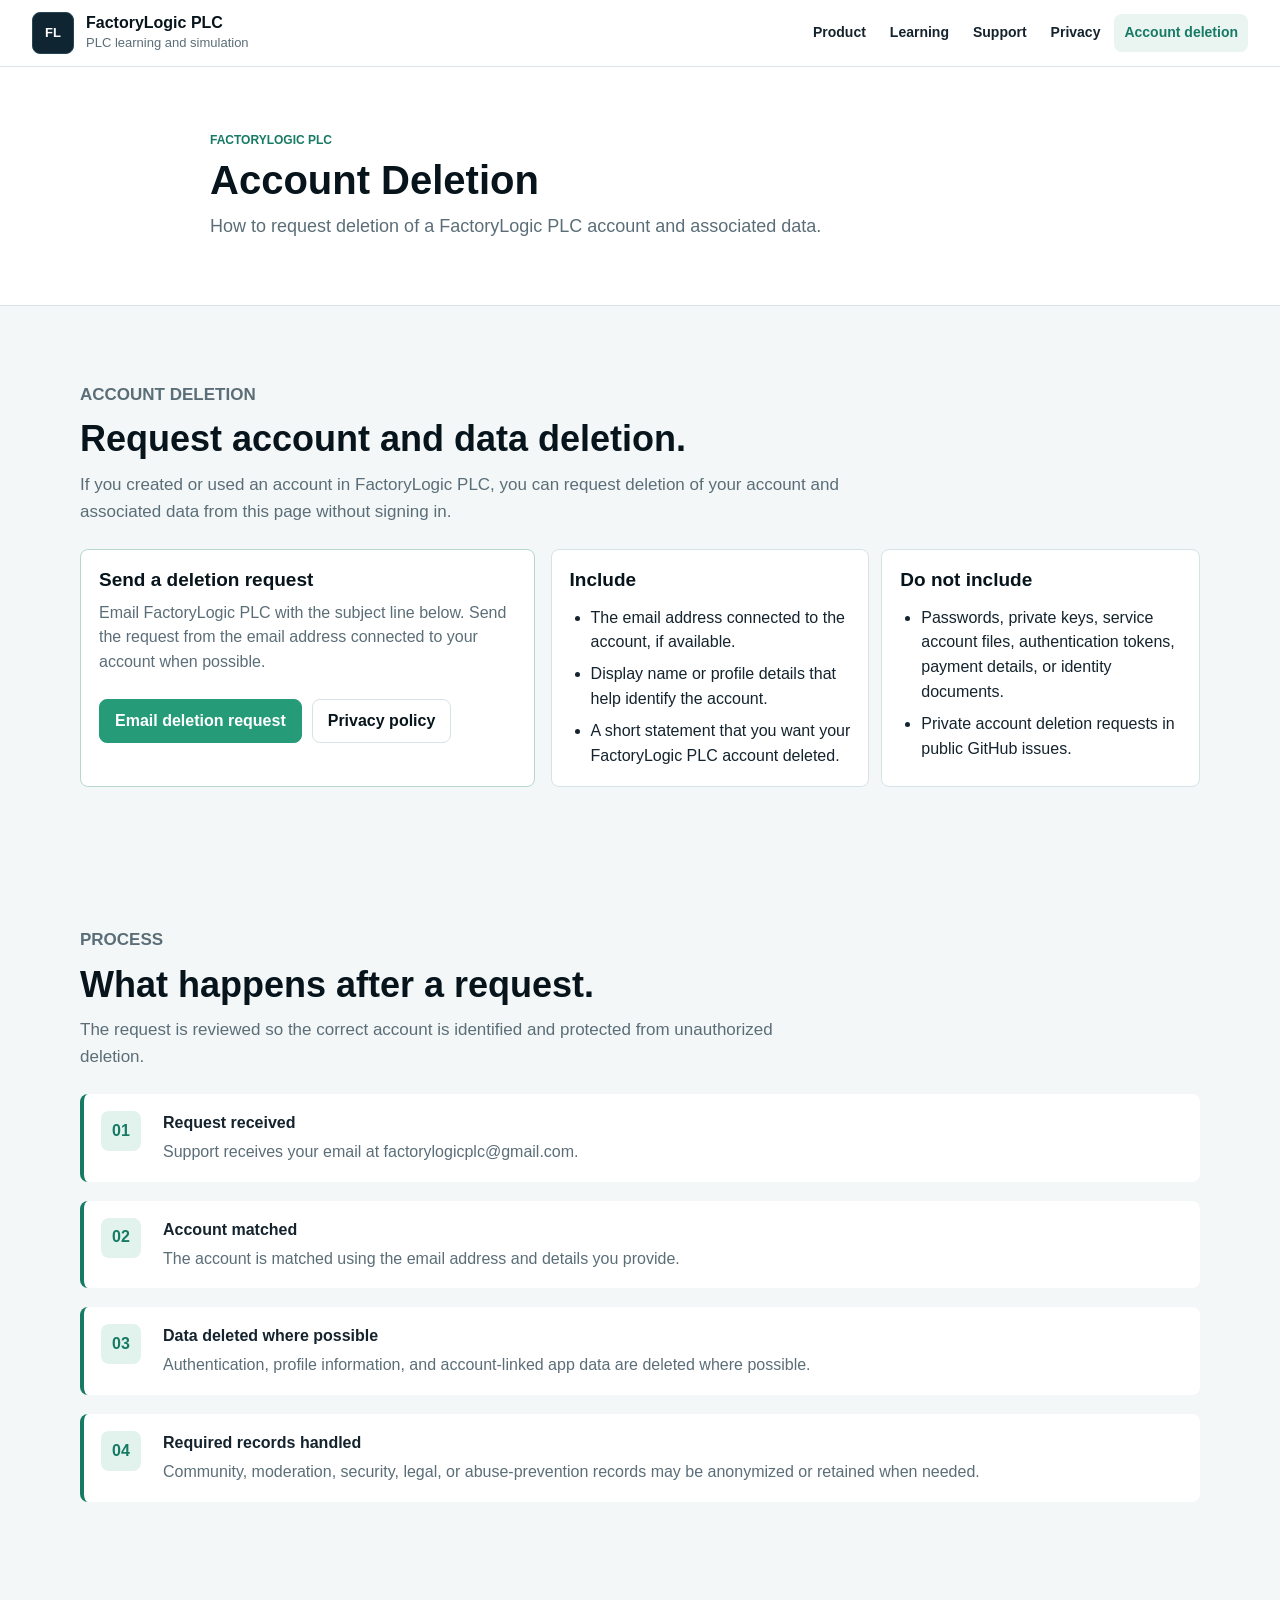
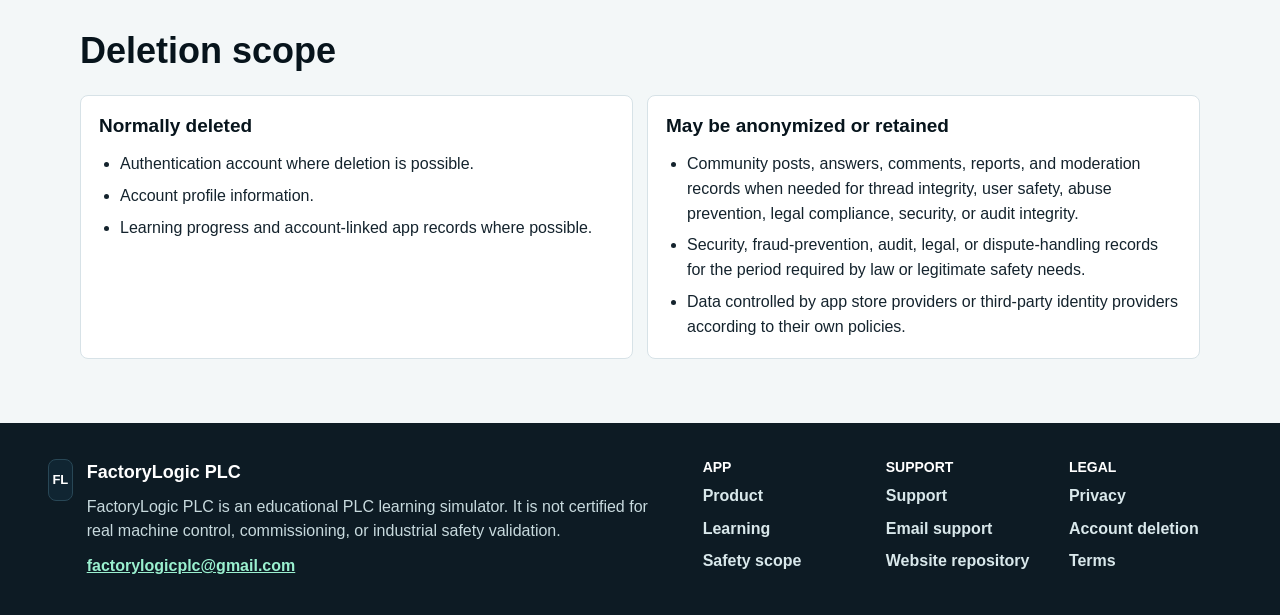
==== commit 55845919: "Sync website from learnPlc2 1a510f7" ====
--- a/account-deletion/index.html
+++ b/account-deletion/index.html
@@ -13,7 +13,7 @@
     <link rel="canonical" href="https://ysrtirak.github.io/FactoryLogicPLC/account-deletion/" />
     <link rel="stylesheet" href="../assets/site.css" />
   </head>
-  <body class="sub-page">
+  <body class="sub-page page-account-deletion">
     <a class="skip-link" href="#main">Skip to content</a>
     <header class="site-header">
       <a class="brand" href="../" aria-label="FactoryLogic PLC home">
@@ -28,7 +28,7 @@
         <a href="../#learning">Learning</a>
         <a href="../support/">Support</a>
         <a href="../privacy/">Privacy</a>
-        <a href="../account-deletion/" aria-current="page">Delete account</a>
+        <a href="../account-deletion/" aria-current="page">Account deletion</a>
       </nav>
     </header>
     <main id="main">
@@ -39,12 +39,12 @@
           <p>How to request deletion of a FactoryLogic PLC account and associated data.</p>
         </div>
       </section>
-      <section class="content-section section-deletionPanel section-dark" id="deletion-request">
+      <section class="content-section section-deletionPanel" id="deletion-request">
         <div class="section-inner">
           <div class="section-heading">
             <p class="eyebrow">Account deletion</p>
             <h2 id="deletion-request-title">Request account and data deletion.</h2>
-            <p>If you created or used an account in FactoryLogic PLC, you can request deletion of your account and associated data outside the app from this page.</p>
+            <p>If you created or used an account in FactoryLogic PLC, you can request deletion of your account and associated data from this page without signing in.</p>
           </div>
           <div class="deletion-panel">
             <div class="deletion-primary">
@@ -52,20 +52,20 @@
               <p>Email FactoryLogic PLC with the subject line below. Send the request from the email address connected to your account when possible.</p>
               <div class="section-actions">
             <a class="button-primary" href="mailto:factorylogicplc@gmail.com?subject=FactoryLogic+PLC+account+deletion+request&body=Hello+FactoryLogic+PLC+team%2C%0A%0AI+request+deletion+of+my+FactoryLogic+PLC+account+and+associated+data.%0A%0AAccount+email%3A%0ADisplay+name%2C+if+known%3A%0AReason%2C+optional%3A%0A%0APlease+do+not+include+passwords%2C+private+keys%2C+service+account+files%2C+or+identity+documents.">Email deletion request</a>
-            <a class="button-secondary" href="../privacy/">Read privacy policy</a>
+            <a class="button-secondary" href="../privacy/">Privacy policy</a>
           </div>
             </div>
             <div class="deletion-detail">
               <div class="policy-list">
             <article class="policy-block">
-                <h3>What to include</h3>
+                <h3>Include</h3>
                 
                 <ul><li>The email address connected to the account, if available.</li><li>Display name or profile details that help identify the account.</li><li>A short statement that you want your FactoryLogic PLC account deleted.</li></ul>
               </article>
             <article class="policy-block">
                 <h3>Do not include</h3>
                 
-                <ul><li>Passwords, private keys, service account files, or authentication tokens.</li><li>Government identity documents unless support specifically asks for a lawful verification step.</li><li>Public GitHub issue links for private account deletion requests.</li></ul>
+                <ul><li>Passwords, private keys, service account files, authentication tokens, payment details, or identity documents.</li><li>Private account deletion requests in public GitHub issues.</li></ul>
               </article>
           </div>
             </div>
@@ -77,13 +77,13 @@
           <div class="section-heading">
             <p class="eyebrow">Process</p>
             <h2 id="deletion-process-title">What happens after a request.</h2>
-            <p>Deletion requests are reviewed so the correct account is identified and protected from unauthorized deletion.</p>
+            <p>The request is reviewed so the correct account is identified and protected from unauthorized deletion.</p>
           </div>
           <ol class="workflow-list">
-            <li><span>01</span><strong>Request received</strong><p>Support receives your deletion request at factorylogicplc@gmail.com.</p></li>
-            <li><span>02</span><strong>Account matched</strong><p>The account is matched using the email address and account details you provide.</p></li>
-            <li><span>03</span><strong>Deletion processed</strong><p>Authentication, account profile, and account-linked app data are deleted where possible.</p></li>
-            <li><span>04</span><strong>Community data handled</strong><p>Community content may be anonymized or retained where needed for safety, moderation, legal compliance, abuse prevention, or discussion integrity.</p></li>
+            <li><span>01</span><strong>Request received</strong><p>Support receives your email at factorylogicplc@gmail.com.</p></li>
+            <li><span>02</span><strong>Account matched</strong><p>The account is matched using the email address and details you provide.</p></li>
+            <li><span>03</span><strong>Data deleted where possible</strong><p>Authentication, profile information, and account-linked app data are deleted where possible.</p></li>
+            <li><span>04</span><strong>Required records handled</strong><p>Community, moderation, security, legal, or abuse-prevention records may be anonymized or retained when needed.</p></li>
           </ol>
         </div>
       </section>
@@ -96,12 +96,12 @@
           </div>
           <div class="policy-list">
             <article class="policy-block">
-                <h3>Data normally deleted</h3>
+                <h3>Normally deleted</h3>
                 
-                <ul><li>Authentication account where deletion is possible.</li><li>Account profile information.</li><li>Learning progress and account-linked app records where possible.</li><li>Local account state after the app completes deletion or sign-out.</li></ul>
+                <ul><li>Authentication account where deletion is possible.</li><li>Account profile information.</li><li>Learning progress and account-linked app records where possible.</li></ul>
               </article>
             <article class="policy-block">
-                <h3>Data that may be anonymized or retained</h3>
+                <h3>May be anonymized or retained</h3>
                 
                 <ul><li>Community posts, answers, comments, reports, and moderation records when needed for thread integrity, user safety, abuse prevention, legal compliance, security, or audit integrity.</li><li>Security, fraud-prevention, audit, legal, or dispute-handling records for the period required by law or legitimate safety needs.</li><li>Data controlled by app store providers or third-party identity providers according to their own policies.</li></ul>
               </article>
@@ -114,26 +114,26 @@
         <span class="brand-mark" aria-hidden="true">FL</span>
         <div>
           <strong>FactoryLogic PLC</strong>
-          <p>FactoryLogic PLC is an educational simulator. It is not certified for commissioning, industrial safety validation, or real-world machine control.</p>
+          <p>FactoryLogic PLC is an educational PLC learning simulator. It is not certified for real machine control, commissioning, or industrial safety validation.</p>
           <a href="mailto:factorylogicplc@gmail.com">factorylogicplc@gmail.com</a>
         </div>
       </div>
       <div class="footer-groups">
         <div>
-            <h2>Product</h2>
-            <a href="../#product">Features</a>
-            <a href="../#learning">Learning path</a>
+            <h2>App</h2>
+            <a href="../#product">Product</a>
+            <a href="../#learning">Learning</a>
             <a href="../#safety">Safety scope</a>
           </div>
         <div>
             <h2>Support</h2>
-            <a href="../support/">Support center</a>
+            <a href="../support/">Support</a>
             <a href="mailto:factorylogicplc@gmail.com?subject=FactoryLogic+PLC+support+request&body=Hello+FactoryLogic+PLC+team%2C%0A%0AI+need+help+with%3A%0A%0AApp+version%3A%0ADevice+model%3A%0AOperating+system%3A%0ADescription%3A%0A%0APlease+do+not+include+passwords%2C+private+keys%2C+service+account+files%2C+or+identity+documents.">Email support</a>
-            <a href="https://github.com/ysrtirak/FactoryLogicPLC">Public website repo</a>
+            <a href="https://github.com/ysrtirak/FactoryLogicPLC">Website repository</a>
           </div>
         <div>
             <h2>Legal</h2>
-            <a href="../privacy/">Privacy policy</a>
+            <a href="../privacy/">Privacy</a>
             <a href="../account-deletion/">Account deletion</a>
             <a href="../terms/">Terms</a>
           </div>
--- a/assets/site.css
+++ b/assets/site.css
@@ -1,21 +1,22 @@
 :root {
   color-scheme: light;
-  --ink: #13212a;
-  --ink-strong: #08131a;
-  --muted: #5b6f7a;
+  --ink: #14232d;
+  --ink-strong: #07141c;
+  --muted: #5b6e78;
+  --soft: #f3f7f8;
+  --soft-2: #edf4f1;
   --panel: #ffffff;
-  --panel-strong: #f7fafb;
-  --line: #d8e3e8;
-  --line-dark: #28424f;
-  --dark: #0b1720;
-  --dark-2: #102533;
-  --green: #0b7c68;
-  --green-2: #0f9b78;
+  --line: #d7e2e7;
+  --dark: #0d1b24;
+  --dark-2: #132936;
+  --green: #177a64;
+  --green-2: #259b77;
   --blue: #176c9b;
-  --amber: #c97912;
-  --amber-soft: #fff4df;
-  --shadow: 0 22px 50px rgba(8, 19, 26, 0.16);
-  --max: 1180px;
+  --amber: #9b5a08;
+  --amber-line: #e4ba67;
+  --amber-soft: #fff6e5;
+  --shadow: 0 16px 36px rgba(7, 20, 28, 0.12);
+  --max: 1120px;
 }
 
 * {
@@ -28,9 +29,9 @@
 
 body {
   margin: 0;
-  background: #f3f7f8;
+  background: var(--soft);
   color: var(--ink);
-  font: 16px/1.6 -apple-system, BlinkMacSystemFont, "Segoe UI", sans-serif;
+  font: 16px/1.55 -apple-system, BlinkMacSystemFont, "Segoe UI", sans-serif;
   text-rendering: optimizeLegibility;
 }
 
@@ -41,7 +42,7 @@
 a:focus-visible,
 button:focus-visible,
 summary:focus-visible {
-  outline: 3px solid #f2b84b;
+  outline: 3px solid #f0b84c;
   outline-offset: 3px;
 }
 
@@ -50,10 +51,10 @@
   left: 16px;
   top: -60px;
   z-index: 20;
+  border: 1px solid var(--line);
+  border-radius: 8px;
   background: #ffffff;
-  color: var(--dark);
-  border: 1px solid var(--line);
-  border-radius: 8px;
+  color: var(--ink-strong);
   padding: 10px 14px;
   font-weight: 800;
 }
@@ -69,11 +70,11 @@
   display: flex;
   align-items: center;
   justify-content: space-between;
-  gap: 18px;
+  gap: 16px;
   width: 100%;
-  padding: 14px 20px;
-  border-bottom: 1px solid rgba(216, 227, 232, 0.88);
-  background: rgba(255, 255, 255, 0.94);
+  padding: 12px 20px;
+  border-bottom: 1px solid rgba(215, 226, 231, 0.9);
+  background: rgba(255, 255, 255, 0.96);
   backdrop-filter: blur(12px);
 }
 
@@ -81,9 +82,9 @@
   display: inline-flex;
   align-items: center;
   gap: 12px;
+  min-width: 214px;
   color: var(--ink-strong);
   text-decoration: none;
-  min-width: 210px;
 }
 
 .brand-mark {
@@ -91,12 +92,12 @@
   place-items: center;
   width: 42px;
   height: 42px;
-  border-radius: 8px;
-  background: linear-gradient(145deg, var(--dark), #183543);
+  border: 1px solid #284756;
+  border-radius: 8px;
+  background: #102532;
   color: #ffffff;
   font-size: 13px;
   font-weight: 900;
-  border: 1px solid #254c59;
 }
 
 .brand strong,
@@ -118,13 +119,13 @@
   display: flex;
   align-items: center;
   justify-content: flex-end;
-  gap: 6px;
+  gap: 4px;
   flex-wrap: wrap;
 }
 
 .primary-nav a {
+  border-radius: 8px;
   color: var(--ink);
-  border-radius: 8px;
   padding: 8px 10px;
   text-decoration: none;
   font-size: 14px;
@@ -133,46 +134,8 @@
 
 .primary-nav a:hover,
 .primary-nav a[aria-current="page"] {
-  background: #edf5f5;
+  background: #eaf4f1;
   color: var(--green);
-}
-
-.hero-section {
-  display: grid;
-  grid-template-columns: minmax(0, 1fr);
-  gap: 32px;
-  min-height: 720px;
-  padding: 62px 20px 54px;
-  background:
-    linear-gradient(135deg, rgba(11, 23, 32, 0.95), rgba(15, 86, 82, 0.9)),
-    repeating-linear-gradient(90deg, rgba(255, 255, 255, 0.08) 0 1px, transparent 1px 54px),
-    repeating-linear-gradient(0deg, rgba(255, 255, 255, 0.05) 0 1px, transparent 1px 54px);
-  color: #ffffff;
-}
-
-.hero-copy-wrap,
-.hero-visual {
-  width: 100%;
-  max-width: var(--max);
-  margin: 0 auto;
-}
-
-.hero-copy-wrap {
-  align-self: end;
-}
-
-.eyebrow {
-  margin: 0 0 12px;
-  color: var(--green-2);
-  font-size: 13px;
-  font-weight: 900;
-  letter-spacing: 0.08em;
-  text-transform: uppercase;
-}
-
-.section-dark .eyebrow,
-.hero-section .eyebrow {
-  color: #89f0cf;
 }
 
 h1,
@@ -186,54 +149,92 @@
   overflow-wrap: anywhere;
 }
 
+h1,
+h2,
+h3,
+p {
+  margin: 0;
+}
+
 h1 {
-  margin: 0;
   color: inherit;
-  font-size: 48px;
-  line-height: 1.02;
+  font-size: 46px;
+  line-height: 1.04;
   letter-spacing: 0;
 }
 
 h2 {
-  margin: 0;
   color: var(--ink-strong);
-  font-size: 32px;
-  line-height: 1.14;
+  font-size: 30px;
+  line-height: 1.16;
   letter-spacing: 0;
 }
 
 h3 {
-  margin: 0;
   color: var(--ink-strong);
-  font-size: 20px;
+  font-size: 19px;
   line-height: 1.25;
   letter-spacing: 0;
 }
 
-p {
-  margin: 0;
+.eyebrow,
+.card-kicker,
+.contact-label {
+  margin: 0 0 10px;
+  color: var(--green);
+  font-size: 12px;
+  font-weight: 900;
+  letter-spacing: 0;
+  text-transform: uppercase;
+}
+
+.hero-section {
+  display: grid;
+  grid-template-columns: minmax(0, 1fr);
+  gap: 30px;
+  min-height: 620px;
+  padding: 58px 20px 48px;
+  background:
+    linear-gradient(135deg, rgba(12, 28, 37, 0.96), rgba(23, 88, 80, 0.92)),
+    linear-gradient(90deg, rgba(255, 255, 255, 0.05), transparent 40%);
+  color: #ffffff;
+}
+
+.hero-copy-wrap,
+.hero-visual {
+  width: 100%;
+  max-width: var(--max);
+  margin: 0 auto;
+}
+
+.hero-copy-wrap {
+  align-self: center;
+}
+
+.hero-section .eyebrow {
+  color: #9af0cf;
 }
 
 .hero-copy {
-  max-width: 760px;
-  margin-top: 22px;
-  color: #e8f4f4;
-  font-size: 20px;
+  max-width: 660px;
+  margin-top: 18px;
+  color: #e8f4f2;
+  font-size: 19px;
 }
 
 .badge-row {
   display: flex;
   flex-wrap: wrap;
-  gap: 10px;
-  margin-top: 28px;
+  gap: 8px;
+  margin-top: 24px;
 }
 
 .badge-row span {
   border: 1px solid rgba(255, 255, 255, 0.28);
   border-radius: 8px;
-  background: rgba(255, 255, 255, 0.1);
-  padding: 7px 10px;
-  color: #f4ffff;
+  background: rgba(255, 255, 255, 0.09);
+  color: #f5ffff;
+  padding: 6px 9px;
   font-size: 13px;
   font-weight: 800;
 }
@@ -242,9 +243,9 @@
 .section-actions,
 .contact-actions {
   display: flex;
-  gap: 12px;
   flex-wrap: wrap;
-  margin-top: 28px;
+  gap: 10px;
+  margin-top: 24px;
 }
 
 .button-primary,
@@ -252,9 +253,9 @@
   display: inline-flex;
   align-items: center;
   justify-content: center;
-  min-height: 46px;
-  border-radius: 8px;
-  padding: 11px 16px;
+  min-height: 44px;
+  border-radius: 8px;
+  padding: 10px 15px;
   text-decoration: none;
   font-weight: 900;
   line-height: 1.2;
@@ -262,20 +263,22 @@
 }
 
 .button-primary {
+  border: 1px solid var(--green-2);
   background: var(--green-2);
-  border: 1px solid var(--green-2);
   color: #ffffff;
 }
 
 .button-secondary {
-  border: 1px solid rgba(255, 255, 255, 0.38);
+  border: 1px solid var(--line);
+  background: #ffffff;
+  color: var(--ink-strong);
+}
+
+.hero-section .button-secondary,
+.section-dark .button-secondary {
+  border-color: rgba(255, 255, 255, 0.42);
+  background: transparent;
   color: #ffffff;
-}
-
-.content-section .button-secondary,
-.page-intro .button-secondary {
-  border-color: var(--line);
-  color: var(--ink-strong);
 }
 
 .button-primary:hover,
@@ -283,172 +286,148 @@
   transform: translateY(-1px);
 }
 
-.hero-visual {
-  align-self: start;
-}
-
-.device-frame {
-  width: 100%;
+.app-shell {
   overflow: hidden;
-  border: 1px solid rgba(255, 255, 255, 0.2);
-  border-radius: 8px;
-  background: #0e202b;
+  border: 1px solid rgba(255, 255, 255, 0.18);
+  border-radius: 8px;
+  background: #0f2330;
   box-shadow: var(--shadow);
 }
 
-.device-topbar {
+.app-topbar {
   display: flex;
   align-items: center;
-  gap: 8px;
-  padding: 12px 14px;
-  border-bottom: 1px solid #1d3d4b;
-  color: #a9c2ca;
-}
-
-.device-topbar span {
-  width: 10px;
-  height: 10px;
-  border-radius: 99px;
-  background: #6c8791;
-}
-
-.device-topbar span:nth-child(1) {
-  background: #e86956;
-}
-
-.device-topbar span:nth-child(2) {
-  background: #eab33f;
-}
-
-.device-topbar span:nth-child(3) {
-  background: #35c58f;
-}
-
-.device-topbar strong {
-  margin-left: auto;
-  color: #d7edef;
+  justify-content: space-between;
+  gap: 12px;
+  padding: 13px 14px;
+  border-bottom: 1px solid #244452;
+  color: #d9ecef;
   font-size: 13px;
-  text-transform: uppercase;
-  letter-spacing: 0.08em;
-}
-
-.runtime-grid {
-  display: grid;
-  grid-template-columns: minmax(0, 1.6fr) minmax(190px, 0.9fr);
+  font-weight: 900;
+}
+
+.app-topbar strong {
+  border-radius: 8px;
+  background: #143a35;
+  color: #9af0cf;
+  padding: 5px 8px;
+  font-size: 12px;
+}
+
+.app-grid {
+  display: grid;
+  grid-template-columns: 1fr;
   gap: 12px;
   padding: 14px;
 }
 
-.ladder-card,
-.tag-panel,
-.sim-panel {
-  border: 1px solid #244554;
-  border-radius: 8px;
-  background: #102936;
+.app-card {
+  border: 1px solid #274b59;
+  border-radius: 8px;
+  background: #132d3a;
+  padding: 14px;
+  color: #dcecef;
+}
+
+.app-card h2 {
+  color: #ffffff;
+  font-size: 22px;
+}
+
+.app-card p {
+  margin-top: 6px;
+  color: #bcd1d6;
+  font-size: 14px;
+}
+
+.app-label {
+  display: block;
+  margin-bottom: 10px;
+  color: #9af0cf;
+  font-size: 12px;
+  font-weight: 900;
+}
+
+.lesson-progress {
+  overflow: hidden;
+  height: 8px;
+  margin-top: 18px;
+  border-radius: 8px;
+  background: #244452;
+}
+
+.lesson-progress span {
+  display: block;
+  width: 68%;
+  height: 100%;
+  background: #48c797;
 }
 
 .ladder-card {
   position: relative;
   display: grid;
-  gap: 18px;
-  padding: 22px 16px 22px 28px;
-  grid-row: span 2;
-}
-
-.rail {
+  gap: 12px;
+  padding-left: 24px;
+}
+
+.ladder-rail {
   position: absolute;
-  top: 16px;
-  bottom: 16px;
-  left: 16px;
+  top: 45px;
+  bottom: 15px;
+  left: 13px;
   width: 3px;
-  background: #9ebbc4;
-}
-
-.rung {
-  display: grid;
-  grid-template-columns: 58px 44px 48px 44px minmax(72px, 1fr);
+  background: #a3bfca;
+}
+
+.ladder-rung {
+  position: relative;
+  display: grid;
+  grid-template-columns: minmax(74px, 1fr) 42px minmax(70px, 1fr);
   align-items: center;
-  gap: 10px;
-  min-height: 58px;
-  color: #d9ebef;
-  font-size: 12px;
-  font-weight: 800;
-}
-
-.rung::before {
-  content: "";
-  grid-column: 1 / -1;
-  grid-row: 1;
-  height: 2px;
-  background: #466975;
-}
-
-.rung > * {
-  grid-row: 1;
-}
-
-.contact,
-.block,
-.coil {
-  position: relative;
-  display: inline-grid;
-  place-items: center;
-  min-height: 34px;
-  border: 2px solid #8fb2bd;
-  border-radius: 6px;
-  background: #0d202a;
-}
-
-.contact::before,
-.contact::after {
+  gap: 8px;
+  min-height: 40px;
+  color: #dcecef;
+  font-size: 11px;
+  font-weight: 900;
+}
+
+.ladder-rung::before {
   content: "";
   position: absolute;
-  top: 6px;
-  bottom: 6px;
-  width: 2px;
-  background: #8fb2bd;
-}
-
-.contact::before {
-  left: 12px;
-}
-
-.contact::after {
-  right: 12px;
-}
-
-.contact.nc {
-  transform: skew(-10deg);
-}
-
-.block {
-  color: #ffffff;
-  background: #20495a;
-}
-
-.coil {
-  min-width: 72px;
-  border-color: #41d29e;
-  color: #dffdf4;
-}
-
-.rung.energized .contact,
-.rung.energized .block,
-.rung.energized .coil {
-  box-shadow: 0 0 0 2px rgba(65, 210, 158, 0.18), 0 0 24px rgba(65, 210, 158, 0.24);
-}
-
-.tag-panel {
+  left: 0;
+  right: 0;
+  top: 50%;
+  height: 2px;
+  background: #587681;
+}
+
+.ladder-rung > * {
+  position: relative;
+  z-index: 1;
+}
+
+.ladder-rung i {
+  height: 26px;
+  border: 2px solid #9eb9c2;
+  border-radius: 6px;
+  background: #102532;
+}
+
+.ladder-rung.live i,
+.ladder-rung.live span:last-child {
+  box-shadow: 0 0 20px rgba(72, 199, 151, 0.28);
+}
+
+.tag-card {
   display: grid;
   gap: 8px;
   align-content: start;
-  padding: 14px;
 }
 
 .tag-chip {
   display: block;
   border-radius: 7px;
-  padding: 8px 10px;
+  padding: 8px 9px;
   font-size: 12px;
   font-weight: 900;
 }
@@ -463,34 +442,43 @@
   color: #0b614f;
 }
 
-.sim-panel {
+.tag-chip.memory {
+  background: #fff2d8;
+  color: #744300;
+}
+
+.sim-card {
+  min-height: 126px;
+}
+
+.sim-row {
   display: grid;
   grid-template-columns: repeat(3, minmax(0, 1fr));
   align-items: center;
   justify-items: center;
-  min-height: 136px;
-  padding: 12px;
+  gap: 10px;
+  min-height: 78px;
 }
 
 .indicator {
-  width: 38px;
-  height: 38px;
+  width: 34px;
+  height: 34px;
+  border: 6px solid #173945;
   border-radius: 99px;
-  border: 6px solid #17343f;
-  background: #657b83;
+  background: #687f89;
 }
 
 .indicator.on {
-  background: #43d49b;
-  box-shadow: 0 0 24px rgba(67, 212, 155, 0.6);
+  background: #48c797;
+  box-shadow: 0 0 24px rgba(72, 199, 151, 0.55);
 }
 
 .motor-symbol {
-  width: 50px;
-  height: 50px;
-  border: 5px solid #c6dae1;
+  position: relative;
+  width: 48px;
+  height: 48px;
+  border: 5px solid #c8dde3;
   border-radius: 99px;
-  position: relative;
 }
 
 .motor-symbol::after {
@@ -499,17 +487,17 @@
   inset: 0;
   display: grid;
   place-items: center;
-  color: #c6dae1;
+  color: #c8dde3;
   font-weight: 900;
 }
 
 .tank-symbol {
   position: relative;
-  width: 50px;
-  height: 70px;
-  border: 3px solid #c6dae1;
-  border-radius: 8px 8px 14px 14px;
   overflow: hidden;
+  width: 46px;
+  height: 64px;
+  border: 3px solid #c8dde3;
+  border-radius: 8px;
 }
 
 .tank-symbol span {
@@ -517,18 +505,30 @@
   left: 0;
   right: 0;
   bottom: 0;
-  height: 58%;
-  background: #1aa3c2;
+  height: 56%;
+  background: #2ba8c4;
 }
 
 .page-intro,
 .content-section {
-  padding: 58px 20px;
+  padding: 52px 20px;
 }
 
 .page-intro {
+  border-bottom: 1px solid var(--line);
   background: #ffffff;
-  border-bottom: 1px solid var(--line);
+}
+
+.page-intro h1 {
+  color: var(--ink-strong);
+  font-size: 40px;
+}
+
+.page-intro p:not(.eyebrow) {
+  max-width: 760px;
+  margin-top: 12px;
+  color: var(--muted);
+  font-size: 18px;
 }
 
 .section-inner {
@@ -542,18 +542,18 @@
 }
 
 .section-heading {
-  max-width: 820px;
-  margin-bottom: 28px;
+  max-width: 760px;
+  margin-bottom: 24px;
 }
 
 .section-heading p {
-  margin-top: 14px;
+  margin-top: 12px;
   color: var(--muted);
   font-size: 17px;
 }
 
 .section-soft {
-  background: #edf5f5;
+  background: var(--soft-2);
 }
 
 .section-dark {
@@ -561,26 +561,30 @@
   color: #edf7f7;
 }
 
-.section-dark h2,
-.section-dark h3,
-.section-dark .section-heading p {
-  color: #f3ffff;
-}
-
-.section-dark .section-heading .eyebrow {
-  color: #89f0cf;
+.section-dark > .section-inner > .section-heading h2,
+.section-dark > .section-inner > .section-heading p {
+  color: #f4ffff;
+}
+
+.section-dark > .section-inner > .section-heading .eyebrow {
+  color: #9af0cf;
 }
 
 .section-warning {
+  border-top: 1px solid var(--amber-line);
+  border-bottom: 1px solid var(--amber-line);
   background: var(--amber-soft);
-  border-top: 1px solid #f3d59f;
-  border-bottom: 1px solid #f3d59f;
-}
-
-.card-grid {
+}
+
+.card-grid,
+.metric-grid,
+.learning-map,
+.policy-list,
+.link-grid,
+.faq-list {
   display: grid;
   grid-template-columns: 1fr;
-  gap: 16px;
+  gap: 14px;
 }
 
 .card,
@@ -602,17 +606,10 @@
 .learning-group,
 .metric,
 .link-card,
-.callout-box {
-  padding: 20px;
-}
-
-.card-kicker {
-  margin-bottom: 8px;
-  color: var(--green);
-  font-size: 12px;
-  font-weight: 900;
-  letter-spacing: 0.08em;
-  text-transform: uppercase;
+.callout-box,
+.contact-panel,
+.deletion-primary {
+  padding: 18px;
 }
 
 .card p,
@@ -622,13 +619,13 @@
 .callout-box p,
 .deletion-primary p,
 .faq-list p {
-  margin-top: 10px;
+  margin-top: 9px;
   color: var(--muted);
 }
 
 .text-link {
   display: inline-flex;
-  margin-top: 16px;
+  margin-top: 14px;
   color: var(--green);
   font-weight: 900;
   text-decoration: none;
@@ -638,71 +635,183 @@
   text-decoration: underline;
 }
 
-.metric-grid {
-  display: grid;
-  grid-template-columns: 1fr;
-  gap: 14px;
-}
-
-.section-dark .metric {
-  background: #102430;
-  border-color: var(--line-dark);
+ul {
+  margin: 14px 0 0;
+  padding-left: 21px;
+}
+
+li + li {
+  margin-top: 7px;
 }
 
 .metric strong {
   display: block;
-  color: var(--green-2);
-  font-size: 44px;
+  color: var(--green);
+  font-size: 34px;
   line-height: 1;
 }
 
 .metric span {
   display: block;
   margin-top: 8px;
-  color: inherit;
+  color: var(--ink);
   font-weight: 800;
 }
 
+.learning-index,
+.workflow-list span {
+  display: inline-grid;
+  place-items: center;
+  width: 40px;
+  height: 40px;
+  border-radius: 8px;
+  background: #e1f3ec;
+  color: var(--green);
+  font-weight: 900;
+}
+
+.learning-index {
+  margin-bottom: 14px;
+}
+
+.workflow-list {
+  display: grid;
+  grid-template-columns: 1fr;
+  gap: 12px;
+  margin: 0;
+  padding: 0;
+  list-style: none;
+}
+
+.workflow-list li {
+  display: grid;
+  grid-template-columns: 48px 1fr;
+  gap: 4px 14px;
+  border-left: 4px solid var(--green);
+  border-radius: 8px;
+  background: #ffffff;
+  padding: 17px;
+}
+
+.workflow-list span {
+  grid-row: span 2;
+}
+
+.workflow-list p {
+  color: var(--muted);
+}
+
+.contact-panel {
+  display: grid;
+  grid-template-columns: 1fr;
+  gap: 20px;
+  box-shadow: 0 10px 28px rgba(7, 20, 28, 0.07);
+}
+
+.contact-email {
+  display: inline-block;
+  margin-top: 6px;
+  color: var(--green);
+  font-size: 24px;
+  font-weight: 900;
+  text-decoration: none;
+}
+
+.contact-panel p:not(.contact-label) {
+  margin-top: 10px;
+  color: var(--muted);
+}
+
+.deletion-panel {
+  display: grid;
+  grid-template-columns: 1fr;
+  gap: 16px;
+}
+
+.deletion-primary {
+  border-color: #b7d7cd;
+  background: #f7fcfa;
+}
+
+.deletion-detail .policy-list {
+  gap: 12px;
+}
+
+.faq-list details {
+  overflow: hidden;
+  padding: 0;
+}
+
+.faq-list summary {
+  cursor: pointer;
+  padding: 17px 18px;
+  color: var(--ink-strong);
+  font-weight: 900;
+}
+
+.faq-list p {
+  padding: 0 18px 17px;
+}
+
+.link-card {
+  display: block;
+  color: var(--ink);
+  text-decoration: none;
+}
+
+.link-card:hover {
+  border-color: var(--green);
+  box-shadow: 0 12px 24px rgba(7, 20, 28, 0.08);
+}
+
+.link-card strong {
+  display: block;
+  color: var(--ink-strong);
+  font-size: 18px;
+}
+
+.callout-box {
+  border-color: var(--amber-line);
+  background: #fffaf0;
+}
+
+.callout-box strong {
+  display: block;
+  color: var(--amber);
+  font-size: 19px;
+}
+
+.visual-panel {
+  min-height: 240px;
+  border: 1px solid var(--line);
+  border-radius: 8px;
+  background: var(--panel);
+  box-shadow: 0 12px 30px rgba(7, 20, 28, 0.08);
+}
+
 .split-layout {
   display: grid;
   grid-template-columns: 1fr;
-  gap: 24px;
+  gap: 22px;
   align-items: center;
-}
-
-ul {
-  margin: 16px 0 0;
-  padding-left: 22px;
-}
-
-li + li {
-  margin-top: 8px;
-}
-
-.visual-panel {
-  min-height: 260px;
-  border: 1px solid var(--line);
-  border-radius: 8px;
-  background: var(--panel);
-  box-shadow: 0 18px 40px rgba(8, 19, 26, 0.08);
 }
 
 .scan-cycle,
 .signal-flow {
   display: grid;
   gap: 12px;
-  padding: 22px;
+  padding: 20px;
 }
 
 .scan-cycle span,
 .signal-flow span {
   position: relative;
   display: grid;
+  min-height: 50px;
   place-items: center;
-  min-height: 52px;
   border: 1px solid var(--line);
   border-radius: 8px;
-  background: #f7fbfc;
+  background: #f8fbfc;
   color: var(--ink-strong);
   font-weight: 900;
 }
@@ -718,197 +827,27 @@
   background: var(--green);
 }
 
-.learning-map {
-  display: grid;
+.page-privacy .policy-list {
   grid-template-columns: 1fr;
-  gap: 16px;
-}
-
-.learning-group {
-  position: relative;
-  overflow: hidden;
-}
-
-.learning-index {
-  display: inline-grid;
-  place-items: center;
-  width: 42px;
-  height: 42px;
+}
+
+.page-privacy .policy-block {
+  background: #ffffff;
+}
+
+.page-privacy .section-policyList .section-heading {
   margin-bottom: 16px;
-  border-radius: 8px;
-  background: #e4f5ef;
-  color: var(--green);
-  font-weight: 900;
-}
-
-.workflow-list {
+}
+
+.page-account-deletion .deletion-primary {
+  background: #ffffff;
+}
+
+.site-footer {
   display: grid;
   grid-template-columns: 1fr;
-  gap: 14px;
-  margin: 0;
-  padding: 0;
-  list-style: none;
-}
-
-.workflow-list li {
-  display: grid;
-  grid-template-columns: 52px 1fr;
-  gap: 4px 16px;
-  border-left: 4px solid var(--green);
-  background: #ffffff;
-  border-radius: 8px;
-  padding: 18px;
-}
-
-.workflow-list span {
-  grid-row: span 2;
-  display: inline-grid;
-  place-items: center;
-  width: 42px;
-  height: 42px;
-  border-radius: 8px;
-  background: #e4f5ef;
-  color: var(--green);
-  font-weight: 900;
-}
-
-.workflow-list p {
-  color: var(--muted);
-}
-
-.contact-panel {
-  display: grid;
-  grid-template-columns: 1fr;
-  gap: 22px;
-  padding: 22px;
-  background: #102430;
-  border-color: var(--line-dark);
-  color: #effafa;
-}
-
-.contact-label {
-  color: #97b2bb;
-  font-size: 13px;
-  font-weight: 900;
-  text-transform: uppercase;
-  letter-spacing: 0.08em;
-}
-
-.contact-email {
-  display: inline-block;
-  margin-top: 8px;
-  color: #8af0cf;
-  font-size: 24px;
-  font-weight: 900;
-  text-decoration: none;
-}
-
-.contact-panel p:not(.contact-label) {
-  margin-top: 12px;
-  color: #d3e7ea;
-}
-
-.policy-list {
-  display: grid;
-  grid-template-columns: 1fr;
-  gap: 16px;
-}
-
-.policy-block {
-  background: #ffffff;
-}
-
-.deletion-panel {
-  display: grid;
-  grid-template-columns: 1fr;
-  gap: 18px;
-}
-
-.deletion-primary {
-  padding: 24px;
-  background: #102430;
-  border-color: var(--line-dark);
-}
-
-.section-dark .deletion-primary h3,
-.section-dark .deletion-primary p {
-  color: #f3ffff;
-}
-
-.deletion-detail .policy-list {
-  gap: 12px;
-}
-
-.faq-list {
-  display: grid;
-  gap: 12px;
-}
-
-.faq-list details {
-  padding: 0;
-  overflow: hidden;
-}
-
-.faq-list summary {
-  cursor: pointer;
-  padding: 18px 20px;
-  color: var(--ink-strong);
-  font-weight: 900;
-}
-
-.faq-list p {
-  padding: 0 20px 18px;
-}
-
-.link-grid {
-  display: grid;
-  grid-template-columns: 1fr;
-  gap: 16px;
-}
-
-.link-card {
-  display: block;
-  color: var(--ink);
-  text-decoration: none;
-}
-
-.link-card:hover {
-  border-color: var(--green);
-  box-shadow: 0 12px 26px rgba(8, 19, 26, 0.08);
-}
-
-.link-card strong {
-  display: block;
-  color: var(--ink-strong);
-  font-size: 18px;
-}
-
-.callout-box {
-  border-color: #eab65d;
-  background: #fff8eb;
-}
-
-.callout-box strong {
-  display: block;
-  color: #7a3f00;
-  font-size: 20px;
-}
-
-.section-dark .callout-box {
-  background: #102430;
-  border-color: var(--line-dark);
-}
-
-.section-dark .callout-box strong,
-.section-dark .callout-box p {
-  color: #f3ffff;
-}
-
-.site-footer {
-  display: grid;
-  grid-template-columns: 1fr;
-  gap: 28px;
-  padding: 32px 20px;
+  gap: 26px;
+  padding: 30px 20px;
   background: var(--dark);
   color: #e9f4f5;
 }
@@ -933,22 +872,21 @@
 .footer-brand a {
   display: inline-block;
   margin-top: 10px;
-  color: #8af0cf;
+  color: #9af0cf;
   font-weight: 900;
 }
 
 .footer-groups {
   display: grid;
   grid-template-columns: 1fr;
-  gap: 22px;
+  gap: 20px;
 }
 
 .footer-groups h2 {
-  margin-bottom: 10px;
+  margin-bottom: 9px;
   color: #ffffff;
   font-size: 14px;
   text-transform: uppercase;
-  letter-spacing: 0.08em;
 }
 
 .footer-groups a {
@@ -963,7 +901,7 @@
 }
 
 .footer-groups a:hover {
-  color: #8af0cf;
+  color: #9af0cf;
 }
 
 @media (min-width: 720px) {
@@ -973,19 +911,27 @@
   }
 
   .hero-section {
-    padding: 78px 32px 64px;
+    padding: 64px 32px 56px;
   }
 
   h1 {
-    font-size: 64px;
+    font-size: 54px;
   }
 
   h2 {
-    font-size: 40px;
+    font-size: 36px;
+  }
+
+  .app-grid {
+    grid-template-columns: 1.15fr 0.85fr;
+  }
+
+  .academy-card,
+  .ladder-card {
+    grid-column: span 1;
   }
 
   .card-grid,
-  .metric-grid,
   .link-grid {
     grid-template-columns: repeat(2, minmax(0, 1fr));
   }
@@ -1007,8 +953,9 @@
 
 @media (min-width: 980px) {
   .hero-section {
-    grid-template-columns: minmax(0, 0.9fr) minmax(460px, 0.85fr);
+    grid-template-columns: minmax(0, 0.82fr) minmax(420px, 0.78fr);
     align-items: center;
+    min-height: 640px;
     padding-left: 48px;
     padding-right: 48px;
   }
@@ -1018,31 +965,31 @@
     max-width: none;
   }
 
-  h1 {
-    font-size: 76px;
-  }
-
   .content-section,
   .page-intro {
-    padding: 78px 48px;
+    padding: 64px 48px;
   }
 
   .card-grid {
+    grid-template-columns: repeat(4, minmax(0, 1fr));
+  }
+
+  .page-support .card-grid {
     grid-template-columns: repeat(3, minmax(0, 1fr));
   }
 
   .split-layout {
-    grid-template-columns: minmax(0, 0.85fr) minmax(420px, 0.7fr);
-    gap: 42px;
+    grid-template-columns: minmax(0, 0.9fr) minmax(380px, 0.7fr);
+    gap: 38px;
   }
 
   .deletion-panel {
-    grid-template-columns: minmax(320px, 0.72fr) minmax(0, 1fr);
+    grid-template-columns: minmax(320px, 0.7fr) minmax(0, 1fr);
   }
 
   .site-footer {
-    grid-template-columns: minmax(0, 0.9fr) minmax(420px, 0.8fr);
-    padding: 40px 48px;
+    grid-template-columns: minmax(0, 0.95fr) minmax(420px, 0.8fr);
+    padding: 36px 48px;
   }
 }
 
@@ -1061,31 +1008,32 @@
   }
 
   .primary-nav a {
-    padding: 8px 8px;
-  }
-
-  h1 {
-    font-size: 42px;
+    padding: 8px;
+  }
+
+  h1,
+  .page-intro h1 {
+    font-size: 38px;
+  }
+
+  h2 {
+    font-size: 28px;
   }
 
   .hero-copy {
-    font-size: 18px;
-  }
-
-  .runtime-grid {
+    font-size: 17px;
+  }
+
+  .app-grid {
     grid-template-columns: 1fr;
-  }
-
-  .ladder-card {
-    grid-row: auto;
-    overflow-x: auto;
-  }
-
-  .rung {
-    min-width: 420px;
   }
 
   .contact-email {
     font-size: 20px;
   }
-}
+
+  .button-primary,
+  .button-secondary {
+    width: 100%;
+  }
+}
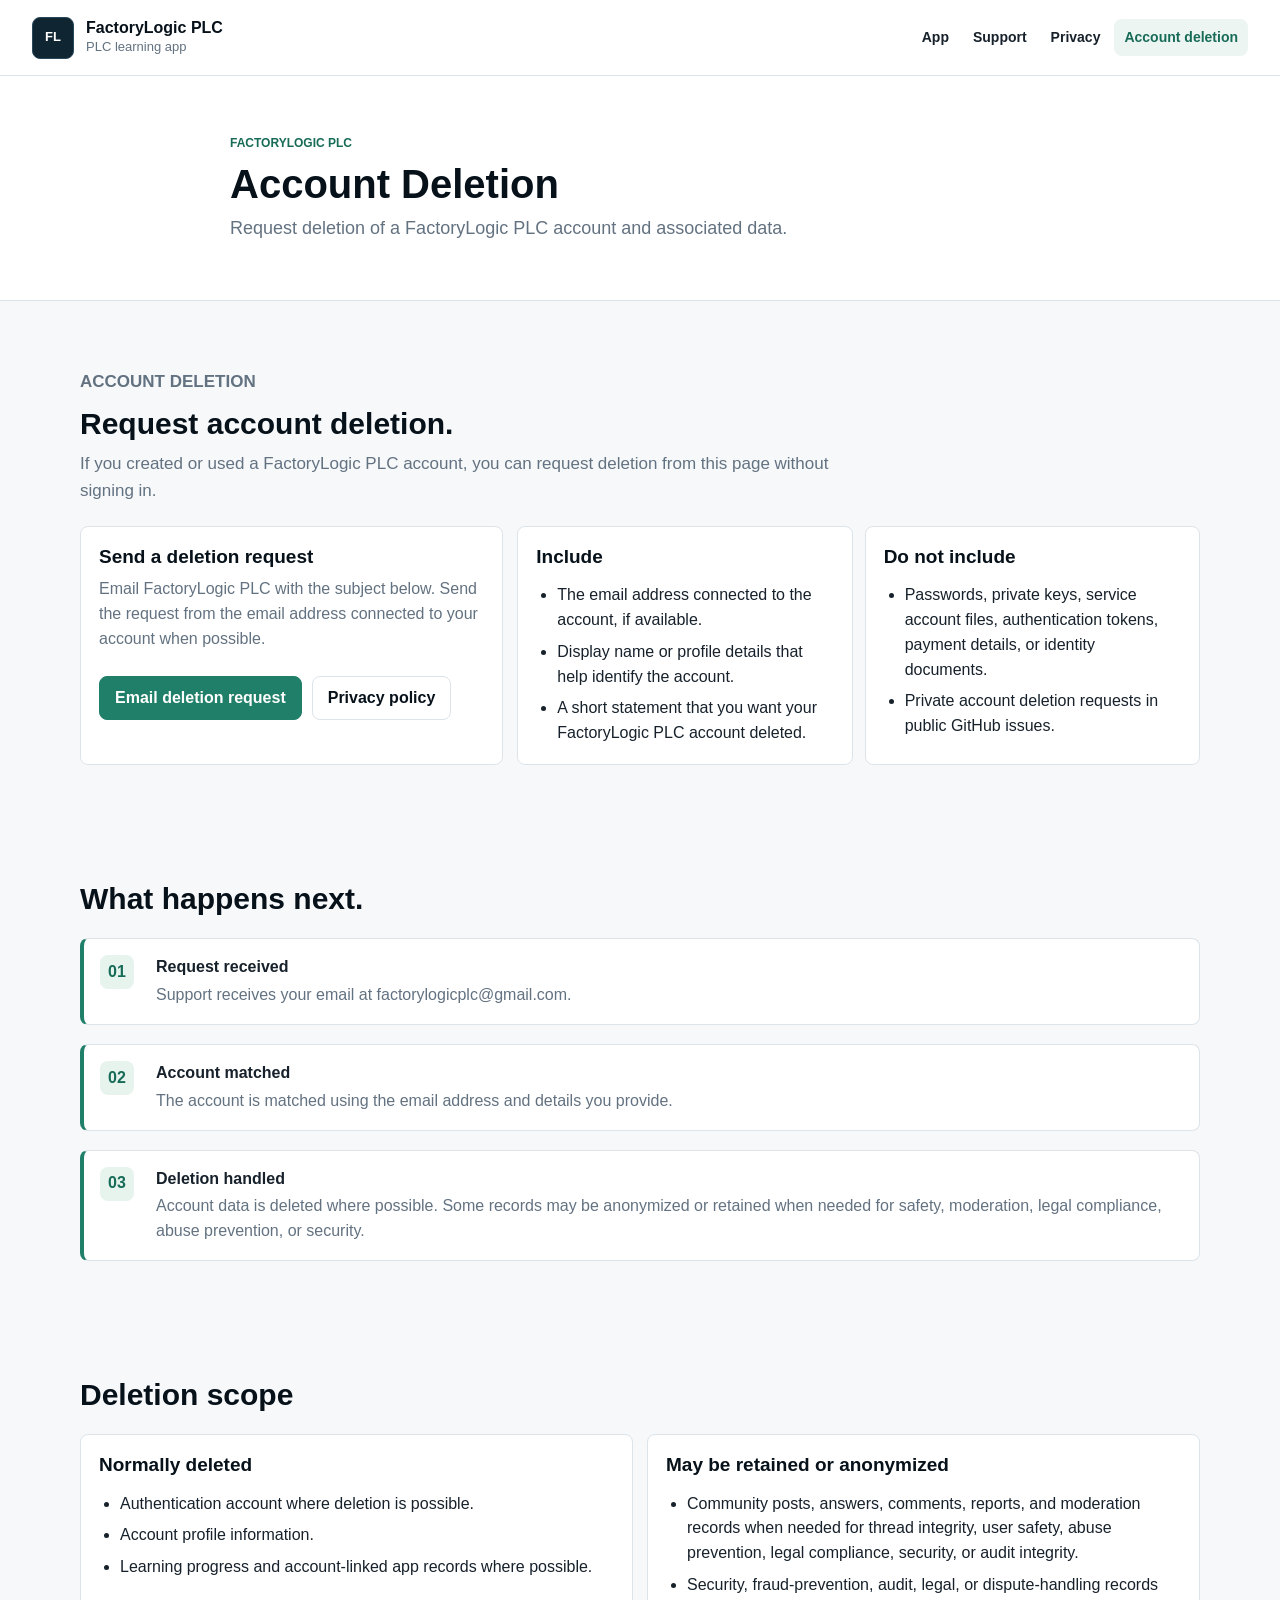
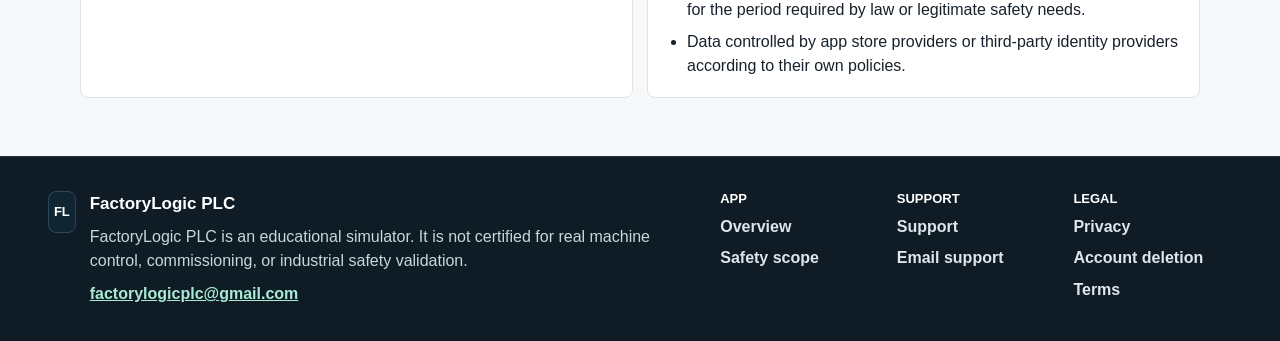
==== commit 01a98cfd: "Sync website from learnPlc2 36603fc" ====
--- a/account-deletion/index.html
+++ b/account-deletion/index.html
@@ -4,14 +4,14 @@
     <meta charset="UTF-8" />
     <meta name="viewport" content="width=device-width, initial-scale=1" />
     <title>Account Deletion | FactoryLogic PLC</title>
-    <meta name="description" content="How to request deletion of a FactoryLogic PLC account and associated data." />
+    <meta name="description" content="Request deletion of a FactoryLogic PLC account and associated data." />
     <meta name="theme-color" content="#0b1720" />
     <meta property="og:title" content="Account Deletion | FactoryLogic PLC" />
-    <meta property="og:description" content="How to request deletion of a FactoryLogic PLC account and associated data." />
+    <meta property="og:description" content="Request deletion of a FactoryLogic PLC account and associated data." />
     <meta property="og:type" content="website" />
     <meta property="og:url" content="https://ysrtirak.github.io/FactoryLogicPLC/account-deletion/" />
     <link rel="canonical" href="https://ysrtirak.github.io/FactoryLogicPLC/account-deletion/" />
-    <link rel="stylesheet" href="../assets/site.css" />
+    <link rel="stylesheet" href="../assets/site.css?v=2026-05-18-simple-v2" />
   </head>
   <body class="sub-page page-account-deletion">
     <a class="skip-link" href="#main">Skip to content</a>
@@ -20,12 +20,11 @@
         <span class="brand-mark" aria-hidden="true">FL</span>
         <span>
           <strong>FactoryLogic PLC</strong>
-          <small>PLC learning and simulation</small>
+          <small>PLC learning app</small>
         </span>
       </a>
       <nav class="primary-nav" aria-label="Primary navigation">
-        <a href="../#product">Product</a>
-        <a href="../#learning">Learning</a>
+        <a href="../#app">App</a>
         <a href="../support/">Support</a>
         <a href="../privacy/">Privacy</a>
         <a href="../account-deletion/" aria-current="page">Account deletion</a>
@@ -36,20 +35,20 @@
         <div class="section-inner narrow">
           <p class="eyebrow">FactoryLogic PLC</p>
           <h1>Account Deletion</h1>
-          <p>How to request deletion of a FactoryLogic PLC account and associated data.</p>
+          <p>Request deletion of a FactoryLogic PLC account and associated data.</p>
         </div>
       </section>
       <section class="content-section section-deletionPanel" id="deletion-request">
         <div class="section-inner">
           <div class="section-heading">
             <p class="eyebrow">Account deletion</p>
-            <h2 id="deletion-request-title">Request account and data deletion.</h2>
-            <p>If you created or used an account in FactoryLogic PLC, you can request deletion of your account and associated data from this page without signing in.</p>
+            <h2 id="deletion-request-title">Request account deletion.</h2>
+            <p>If you created or used a FactoryLogic PLC account, you can request deletion from this page without signing in.</p>
           </div>
           <div class="deletion-panel">
             <div class="deletion-primary">
               <h3>Send a deletion request</h3>
-              <p>Email FactoryLogic PLC with the subject line below. Send the request from the email address connected to your account when possible.</p>
+              <p>Email FactoryLogic PLC with the subject below. Send the request from the email address connected to your account when possible.</p>
               <div class="section-actions">
             <a class="button-primary" href="mailto:factorylogicplc@gmail.com?subject=FactoryLogic+PLC+account+deletion+request&body=Hello+FactoryLogic+PLC+team%2C%0A%0AI+request+deletion+of+my+FactoryLogic+PLC+account+and+associated+data.%0A%0AAccount+email%3A%0ADisplay+name%2C+if+known%3A%0AReason%2C+optional%3A%0A%0APlease+do+not+include+passwords%2C+private+keys%2C+service+account+files%2C+or+identity+documents.">Email deletion request</a>
             <a class="button-secondary" href="../privacy/">Privacy policy</a>
@@ -75,15 +74,14 @@
       <section class="content-section section-workflow" id="deletion-process">
         <div class="section-inner">
           <div class="section-heading">
-            <p class="eyebrow">Process</p>
-            <h2 id="deletion-process-title">What happens after a request.</h2>
-            <p>The request is reviewed so the correct account is identified and protected from unauthorized deletion.</p>
+            
+            <h2 id="deletion-process-title">What happens next.</h2>
+            
           </div>
           <ol class="workflow-list">
             <li><span>01</span><strong>Request received</strong><p>Support receives your email at factorylogicplc@gmail.com.</p></li>
             <li><span>02</span><strong>Account matched</strong><p>The account is matched using the email address and details you provide.</p></li>
-            <li><span>03</span><strong>Data deleted where possible</strong><p>Authentication, profile information, and account-linked app data are deleted where possible.</p></li>
-            <li><span>04</span><strong>Required records handled</strong><p>Community, moderation, security, legal, or abuse-prevention records may be anonymized or retained when needed.</p></li>
+            <li><span>03</span><strong>Deletion handled</strong><p>Account data is deleted where possible. Some records may be anonymized or retained when needed for safety, moderation, legal compliance, abuse prevention, or security.</p></li>
           </ol>
         </div>
       </section>
@@ -101,7 +99,7 @@
                 <ul><li>Authentication account where deletion is possible.</li><li>Account profile information.</li><li>Learning progress and account-linked app records where possible.</li></ul>
               </article>
             <article class="policy-block">
-                <h3>May be anonymized or retained</h3>
+                <h3>May be retained or anonymized</h3>
                 
                 <ul><li>Community posts, answers, comments, reports, and moderation records when needed for thread integrity, user safety, abuse prevention, legal compliance, security, or audit integrity.</li><li>Security, fraud-prevention, audit, legal, or dispute-handling records for the period required by law or legitimate safety needs.</li><li>Data controlled by app store providers or third-party identity providers according to their own policies.</li></ul>
               </article>
@@ -114,22 +112,20 @@
         <span class="brand-mark" aria-hidden="true">FL</span>
         <div>
           <strong>FactoryLogic PLC</strong>
-          <p>FactoryLogic PLC is an educational PLC learning simulator. It is not certified for real machine control, commissioning, or industrial safety validation.</p>
+          <p>FactoryLogic PLC is an educational simulator. It is not certified for real machine control, commissioning, or industrial safety validation.</p>
           <a href="mailto:factorylogicplc@gmail.com">factorylogicplc@gmail.com</a>
         </div>
       </div>
       <div class="footer-groups">
         <div>
             <h2>App</h2>
-            <a href="../#product">Product</a>
-            <a href="../#learning">Learning</a>
+            <a href="../#app">Overview</a>
             <a href="../#safety">Safety scope</a>
           </div>
         <div>
             <h2>Support</h2>
             <a href="../support/">Support</a>
             <a href="mailto:factorylogicplc@gmail.com?subject=FactoryLogic+PLC+support+request&body=Hello+FactoryLogic+PLC+team%2C%0A%0AI+need+help+with%3A%0A%0AApp+version%3A%0ADevice+model%3A%0AOperating+system%3A%0ADescription%3A%0A%0APlease+do+not+include+passwords%2C+private+keys%2C+service+account+files%2C+or+identity+documents.">Email support</a>
-            <a href="https://github.com/ysrtirak/FactoryLogicPLC">Website repository</a>
           </div>
         <div>
             <h2>Legal</h2>
--- a/assets/site.css
+++ b/assets/site.css
@@ -1,21 +1,19 @@
 :root {
   color-scheme: light;
-  --ink: #14232d;
-  --ink-strong: #07141c;
-  --muted: #5b6e78;
-  --soft: #f3f7f8;
-  --soft-2: #edf4f1;
+  --ink: #17212b;
+  --ink-strong: #07111a;
+  --muted: #637281;
+  --soft: #f6f8fa;
   --panel: #ffffff;
-  --line: #d7e2e7;
-  --dark: #0d1b24;
-  --dark-2: #132936;
-  --green: #177a64;
-  --green-2: #259b77;
-  --blue: #176c9b;
-  --amber: #9b5a08;
-  --amber-line: #e4ba67;
-  --amber-soft: #fff6e5;
-  --shadow: 0 16px 36px rgba(7, 20, 28, 0.12);
+  --line: #dce4ea;
+  --brand: #102532;
+  --accent: #207f68;
+  --accent-strong: #176b57;
+  --blue: #246da8;
+  --warning: #fff6df;
+  --warning-line: #e5c06f;
+  --warning-ink: #744500;
+  --shadow: 0 18px 46px rgba(10, 24, 36, 0.13);
   --max: 1120px;
 }
 
@@ -32,6 +30,7 @@
   background: var(--soft);
   color: var(--ink);
   font: 16px/1.55 -apple-system, BlinkMacSystemFont, "Segoe UI", sans-serif;
+  overflow-x: hidden;
   text-rendering: optimizeLegibility;
 }
 
@@ -42,7 +41,7 @@
 a:focus-visible,
 button:focus-visible,
 summary:focus-visible {
-  outline: 3px solid #f0b84c;
+  outline: 3px solid #e0a93c;
   outline-offset: 3px;
 }
 
@@ -72,17 +71,18 @@
   justify-content: space-between;
   gap: 16px;
   width: 100%;
-  padding: 12px 20px;
-  border-bottom: 1px solid rgba(215, 226, 231, 0.9);
-  background: rgba(255, 255, 255, 0.96);
-  backdrop-filter: blur(12px);
+  min-height: 76px;
+  padding: 12px 24px;
+  border-bottom: 1px solid var(--line);
+  background: rgba(255, 255, 255, 0.97);
+  backdrop-filter: blur(10px);
 }
 
 .brand {
   display: inline-flex;
   align-items: center;
   gap: 12px;
-  min-width: 214px;
+  min-width: 220px;
   color: var(--ink-strong);
   text-decoration: none;
 }
@@ -92,9 +92,9 @@
   place-items: center;
   width: 42px;
   height: 42px;
-  border: 1px solid #284756;
+  border: 1px solid #29485b;
   border-radius: 8px;
-  background: #102532;
+  background: var(--brand);
   color: #ffffff;
   font-size: 13px;
   font-weight: 900;
@@ -130,12 +130,13 @@
   text-decoration: none;
   font-size: 14px;
   font-weight: 800;
+  white-space: nowrap;
 }
 
 .primary-nav a:hover,
 .primary-nav a[aria-current="page"] {
-  background: #eaf4f1;
-  color: var(--green);
+  background: #edf5f2;
+  color: var(--accent-strong);
 }
 
 h1,
@@ -157,23 +158,23 @@
 }
 
 h1 {
-  color: inherit;
-  font-size: 46px;
-  line-height: 1.04;
+  color: var(--ink-strong);
+  font-size: 44px;
+  line-height: 1.05;
   letter-spacing: 0;
 }
 
 h2 {
   color: var(--ink-strong);
   font-size: 30px;
-  line-height: 1.16;
+  line-height: 1.18;
   letter-spacing: 0;
 }
 
 h3 {
   color: var(--ink-strong);
   font-size: 19px;
-  line-height: 1.25;
+  line-height: 1.28;
   letter-spacing: 0;
 }
 
@@ -181,7 +182,7 @@
 .card-kicker,
 .contact-label {
   margin: 0 0 10px;
-  color: var(--green);
+  color: var(--accent-strong);
   font-size: 12px;
   font-weight: 900;
   letter-spacing: 0;
@@ -190,35 +191,31 @@
 
 .hero-section {
   display: grid;
-  grid-template-columns: minmax(0, 1fr);
-  gap: 30px;
-  min-height: 620px;
-  padding: 58px 20px 48px;
-  background:
-    linear-gradient(135deg, rgba(12, 28, 37, 0.96), rgba(23, 88, 80, 0.92)),
-    linear-gradient(90deg, rgba(255, 255, 255, 0.05), transparent 40%);
-  color: #ffffff;
+  grid-template-columns: 1fr;
+  align-items: center;
+  gap: 36px;
+  min-height: 610px;
+  padding: 58px 24px;
+  background: linear-gradient(180deg, #ffffff 0%, #f6f8fa 100%);
 }
 
 .hero-copy-wrap,
-.hero-visual {
+.hero-visual,
+.section-inner {
   width: 100%;
   max-width: var(--max);
   margin: 0 auto;
+  min-width: 0;
 }
 
 .hero-copy-wrap {
   align-self: center;
 }
 
-.hero-section .eyebrow {
-  color: #9af0cf;
-}
-
 .hero-copy {
-  max-width: 660px;
+  max-width: 640px;
   margin-top: 18px;
-  color: #e8f4f2;
+  color: var(--muted);
   font-size: 19px;
 }
 
@@ -226,14 +223,14 @@
   display: flex;
   flex-wrap: wrap;
   gap: 8px;
-  margin-top: 24px;
+  margin-top: 22px;
 }
 
 .badge-row span {
-  border: 1px solid rgba(255, 255, 255, 0.28);
+  border: 1px solid var(--line);
   border-radius: 8px;
-  background: rgba(255, 255, 255, 0.09);
-  color: #f5ffff;
+  background: #ffffff;
+  color: var(--ink);
   padding: 6px 9px;
   font-size: 13px;
   font-weight: 800;
@@ -259,12 +256,11 @@
   text-decoration: none;
   font-weight: 900;
   line-height: 1.2;
-  transition: transform 160ms ease, background 160ms ease, border-color 160ms ease;
 }
 
 .button-primary {
-  border: 1px solid var(--green-2);
-  background: var(--green-2);
+  border: 1px solid var(--accent);
+  background: var(--accent);
   color: #ffffff;
 }
 
@@ -272,13 +268,6 @@
   border: 1px solid var(--line);
   background: #ffffff;
   color: var(--ink-strong);
-}
-
-.hero-section .button-secondary,
-.section-dark .button-secondary {
-  border-color: rgba(255, 255, 255, 0.42);
-  background: transparent;
-  color: #ffffff;
 }
 
 .button-primary:hover,
@@ -286,232 +275,178 @@
   transform: translateY(-1px);
 }
 
-.app-shell {
+.hero-visual {
+  align-self: center;
+}
+
+.phone-shell {
+  position: relative;
+  width: min(330px, 100%);
+  margin: 0 auto;
+  border: 10px solid #0d1f2b;
+  border-radius: 34px;
+  background: #0d1f2b;
+  box-shadow: var(--shadow);
+}
+
+.phone-speaker {
+  width: 72px;
+  height: 5px;
+  margin: 8px auto 10px;
+  border-radius: 999px;
+  background: #29485b;
+}
+
+.phone-screen {
   overflow: hidden;
-  border: 1px solid rgba(255, 255, 255, 0.18);
-  border-radius: 8px;
-  background: #0f2330;
-  box-shadow: var(--shadow);
-}
-
-.app-topbar {
+  min-height: 560px;
+  border-radius: 24px;
+  background: #f9fbfc;
+  color: var(--ink);
+}
+
+.screen-topbar {
   display: flex;
   align-items: center;
   justify-content: space-between;
   gap: 12px;
-  padding: 13px 14px;
-  border-bottom: 1px solid #244452;
-  color: #d9ecef;
+  padding: 18px;
+  border-bottom: 1px solid var(--line);
+  background: #ffffff;
   font-size: 13px;
   font-weight: 900;
 }
 
-.app-topbar strong {
-  border-radius: 8px;
-  background: #143a35;
-  color: #9af0cf;
-  padding: 5px 8px;
+.screen-topbar strong {
+  border-radius: 999px;
+  background: #e7f4ee;
+  color: var(--accent-strong);
+  padding: 4px 9px;
   font-size: 12px;
 }
 
-.app-grid {
-  display: grid;
-  grid-template-columns: 1fr;
-  gap: 12px;
+.screen-lesson {
+  margin: 14px;
+  border: 1px solid var(--line);
+  border-radius: 16px;
+  background: #ffffff;
+  padding: 16px;
+}
+
+.screen-lesson small {
+  display: block;
+  color: var(--accent-strong);
+  font-size: 12px;
+  font-weight: 900;
+}
+
+.screen-lesson h2 {
+  margin-top: 8px;
+  font-size: 24px;
+}
+
+.screen-lesson p {
+  margin-top: 8px;
+  color: var(--muted);
+  font-size: 14px;
+}
+
+.screen-tabs {
+  display: grid;
+  grid-template-columns: repeat(4, 1fr);
+  gap: 6px;
+  padding: 0 14px 14px;
+}
+
+.screen-tabs span {
+  border-radius: 10px;
+  background: #eaf0f3;
+  color: #40515e;
+  padding: 8px 4px;
+  text-align: center;
+  font-size: 11px;
+  font-weight: 900;
+}
+
+.screen-tabs span:nth-child(3) {
+  background: #dff3eb;
+  color: var(--accent-strong);
+}
+
+.screen-ladder {
+  margin: 0 14px 14px;
+  border: 1px solid var(--line);
+  border-radius: 16px;
+  background: #ffffff;
   padding: 14px;
 }
 
-.app-card {
-  border: 1px solid #274b59;
-  border-radius: 8px;
-  background: #132d3a;
-  padding: 14px;
-  color: #dcecef;
-}
-
-.app-card h2 {
-  color: #ffffff;
-  font-size: 22px;
-}
-
-.app-card p {
-  margin-top: 6px;
-  color: #bcd1d6;
-  font-size: 14px;
-}
-
-.app-label {
-  display: block;
-  margin-bottom: 10px;
-  color: #9af0cf;
-  font-size: 12px;
-  font-weight: 900;
-}
-
-.lesson-progress {
-  overflow: hidden;
-  height: 8px;
-  margin-top: 18px;
-  border-radius: 8px;
-  background: #244452;
-}
-
-.lesson-progress span {
-  display: block;
-  width: 68%;
-  height: 100%;
-  background: #48c797;
-}
-
-.ladder-card {
+.screen-ladder div {
   position: relative;
   display: grid;
-  gap: 12px;
-  padding-left: 24px;
-}
-
-.ladder-rail {
-  position: absolute;
-  top: 45px;
-  bottom: 15px;
-  left: 13px;
-  width: 3px;
-  background: #a3bfca;
-}
-
-.ladder-rung {
-  position: relative;
-  display: grid;
-  grid-template-columns: minmax(74px, 1fr) 42px minmax(70px, 1fr);
+  grid-template-columns: 72px 42px 1fr;
   align-items: center;
   gap: 8px;
-  min-height: 40px;
-  color: #dcecef;
-  font-size: 11px;
-  font-weight: 900;
-}
-
-.ladder-rung::before {
+  min-height: 42px;
+  color: var(--ink);
+  font-size: 12px;
+  font-weight: 900;
+}
+
+.screen-ladder div + div {
+  margin-top: 8px;
+}
+
+.screen-ladder div::before {
   content: "";
   position: absolute;
   left: 0;
   right: 0;
   top: 50%;
   height: 2px;
-  background: #587681;
-}
-
-.ladder-rung > * {
+  background: #aebdc7;
+}
+
+.screen-ladder span,
+.screen-ladder i {
   position: relative;
   z-index: 1;
-}
-
-.ladder-rung i {
+  background: #ffffff;
+}
+
+.screen-ladder i {
+  display: block;
   height: 26px;
-  border: 2px solid #9eb9c2;
+  border: 2px solid #6f8491;
   border-radius: 6px;
-  background: #102532;
-}
-
-.ladder-rung.live i,
-.ladder-rung.live span:last-child {
-  box-shadow: 0 0 20px rgba(72, 199, 151, 0.28);
-}
-
-.tag-card {
+}
+
+.screen-tags {
   display: grid;
   gap: 8px;
-  align-content: start;
-}
-
-.tag-chip {
-  display: block;
-  border-radius: 7px;
-  padding: 8px 9px;
+  padding: 0 14px 18px;
+}
+
+.screen-tags span {
+  border-radius: 10px;
+  padding: 10px 12px;
   font-size: 12px;
   font-weight: 900;
 }
 
-.tag-chip.input {
-  background: #e7f4ff;
-  color: #0d4d75;
-}
-
-.tag-chip.output {
-  background: #ddfaef;
-  color: #0b614f;
-}
-
-.tag-chip.memory {
-  background: #fff2d8;
-  color: #744300;
-}
-
-.sim-card {
-  min-height: 126px;
-}
-
-.sim-row {
-  display: grid;
-  grid-template-columns: repeat(3, minmax(0, 1fr));
-  align-items: center;
-  justify-items: center;
-  gap: 10px;
-  min-height: 78px;
-}
-
-.indicator {
-  width: 34px;
-  height: 34px;
-  border: 6px solid #173945;
-  border-radius: 99px;
-  background: #687f89;
-}
-
-.indicator.on {
-  background: #48c797;
-  box-shadow: 0 0 24px rgba(72, 199, 151, 0.55);
-}
-
-.motor-symbol {
-  position: relative;
-  width: 48px;
-  height: 48px;
-  border: 5px solid #c8dde3;
-  border-radius: 99px;
-}
-
-.motor-symbol::after {
-  content: "M";
-  position: absolute;
-  inset: 0;
-  display: grid;
-  place-items: center;
-  color: #c8dde3;
-  font-weight: 900;
-}
-
-.tank-symbol {
-  position: relative;
-  overflow: hidden;
-  width: 46px;
-  height: 64px;
-  border: 3px solid #c8dde3;
-  border-radius: 8px;
-}
-
-.tank-symbol span {
-  position: absolute;
-  left: 0;
-  right: 0;
-  bottom: 0;
-  height: 56%;
-  background: #2ba8c4;
+.screen-tags span:first-child {
+  background: #e9f4ff;
+  color: #174f7d;
+}
+
+.screen-tags span:last-child {
+  background: #e0f6ed;
+  color: #176b57;
 }
 
 .page-intro,
 .content-section {
-  padding: 52px 20px;
+  padding: 50px 24px;
 }
 
 .page-intro {
@@ -519,65 +454,46 @@
   background: #ffffff;
 }
 
+.page-intro .section-inner {
+  max-width: 820px;
+}
+
 .page-intro h1 {
-  color: var(--ink-strong);
   font-size: 40px;
 }
 
 .page-intro p:not(.eyebrow) {
-  max-width: 760px;
-  margin-top: 12px;
+  margin-top: 10px;
   color: var(--muted);
   font-size: 18px;
 }
 
-.section-inner {
-  width: 100%;
-  max-width: var(--max);
-  margin: 0 auto;
-}
-
 .section-inner.narrow {
-  max-width: 860px;
+  max-width: 820px;
 }
 
 .section-heading {
   max-width: 760px;
-  margin-bottom: 24px;
+  margin-bottom: 22px;
 }
 
 .section-heading p {
-  margin-top: 12px;
+  margin-top: 10px;
   color: var(--muted);
   font-size: 17px;
 }
 
 .section-soft {
-  background: var(--soft-2);
-}
-
-.section-dark {
-  background: var(--dark);
-  color: #edf7f7;
-}
-
-.section-dark > .section-inner > .section-heading h2,
-.section-dark > .section-inner > .section-heading p {
-  color: #f4ffff;
-}
-
-.section-dark > .section-inner > .section-heading .eyebrow {
-  color: #9af0cf;
+  background: #eef5f2;
 }
 
 .section-warning {
-  border-top: 1px solid var(--amber-line);
-  border-bottom: 1px solid var(--amber-line);
-  background: var(--amber-soft);
+  border-top: 1px solid var(--warning-line);
+  border-bottom: 1px solid var(--warning-line);
+  background: var(--warning);
 }
 
 .card-grid,
-.metric-grid,
 .learning-map,
 .policy-list,
 .link-grid,
@@ -590,7 +506,6 @@
 .card,
 .policy-block,
 .learning-group,
-.metric,
 .link-card,
 .callout-box,
 .contact-panel,
@@ -604,7 +519,6 @@
 .card,
 .policy-block,
 .learning-group,
-.metric,
 .link-card,
 .callout-box,
 .contact-panel,
@@ -619,14 +533,14 @@
 .callout-box p,
 .deletion-primary p,
 .faq-list p {
-  margin-top: 9px;
+  margin-top: 8px;
   color: var(--muted);
 }
 
 .text-link {
   display: inline-flex;
   margin-top: 14px;
-  color: var(--green);
+  color: var(--accent-strong);
   font-weight: 900;
   text-decoration: none;
 }
@@ -642,36 +556,6 @@
 
 li + li {
   margin-top: 7px;
-}
-
-.metric strong {
-  display: block;
-  color: var(--green);
-  font-size: 34px;
-  line-height: 1;
-}
-
-.metric span {
-  display: block;
-  margin-top: 8px;
-  color: var(--ink);
-  font-weight: 800;
-}
-
-.learning-index,
-.workflow-list span {
-  display: inline-grid;
-  place-items: center;
-  width: 40px;
-  height: 40px;
-  border-radius: 8px;
-  background: #e1f3ec;
-  color: var(--green);
-  font-weight: 900;
-}
-
-.learning-index {
-  margin-bottom: 14px;
 }
 
 .workflow-list {
@@ -685,16 +569,25 @@
 
 .workflow-list li {
   display: grid;
-  grid-template-columns: 48px 1fr;
-  gap: 4px 14px;
-  border-left: 4px solid var(--green);
+  grid-template-columns: 42px 1fr;
+  gap: 3px 14px;
+  border: 1px solid var(--line);
+  border-left: 4px solid var(--accent);
   border-radius: 8px;
   background: #ffffff;
-  padding: 17px;
+  padding: 16px;
 }
 
 .workflow-list span {
   grid-row: span 2;
+  display: inline-grid;
+  place-items: center;
+  width: 34px;
+  height: 34px;
+  border-radius: 8px;
+  background: #e7f4ee;
+  color: var(--accent-strong);
+  font-weight: 900;
 }
 
 .workflow-list p {
@@ -704,33 +597,32 @@
 .contact-panel {
   display: grid;
   grid-template-columns: 1fr;
-  gap: 20px;
-  box-shadow: 0 10px 28px rgba(7, 20, 28, 0.07);
+  gap: 18px;
+  box-shadow: 0 10px 24px rgba(10, 24, 36, 0.06);
 }
 
 .contact-email {
   display: inline-block;
-  margin-top: 6px;
-  color: var(--green);
-  font-size: 24px;
+  margin-top: 4px;
+  color: var(--accent-strong);
+  font-size: 22px;
   font-weight: 900;
   text-decoration: none;
 }
 
 .contact-panel p:not(.contact-label) {
-  margin-top: 10px;
+  margin-top: 8px;
   color: var(--muted);
 }
 
 .deletion-panel {
   display: grid;
   grid-template-columns: 1fr;
-  gap: 16px;
+  gap: 14px;
 }
 
 .deletion-primary {
-  border-color: #b7d7cd;
-  background: #f7fcfa;
+  background: #ffffff;
 }
 
 .deletion-detail .policy-list {
@@ -744,13 +636,13 @@
 
 .faq-list summary {
   cursor: pointer;
-  padding: 17px 18px;
+  padding: 16px 18px;
   color: var(--ink-strong);
   font-weight: 900;
 }
 
 .faq-list p {
-  padding: 0 18px 17px;
+  padding: 0 18px 16px;
 }
 
 .link-card {
@@ -760,8 +652,8 @@
 }
 
 .link-card:hover {
-  border-color: var(--green);
-  box-shadow: 0 12px 24px rgba(7, 20, 28, 0.08);
+  border-color: var(--accent);
+  box-shadow: 0 10px 22px rgba(10, 24, 36, 0.07);
 }
 
 .link-card strong {
@@ -771,85 +663,24 @@
 }
 
 .callout-box {
-  border-color: var(--amber-line);
+  border-color: var(--warning-line);
   background: #fffaf0;
 }
 
 .callout-box strong {
   display: block;
-  color: var(--amber);
-  font-size: 19px;
-}
-
-.visual-panel {
-  min-height: 240px;
-  border: 1px solid var(--line);
-  border-radius: 8px;
-  background: var(--panel);
-  box-shadow: 0 12px 30px rgba(7, 20, 28, 0.08);
-}
-
-.split-layout {
+  color: var(--warning-ink);
+  font-size: 18px;
+}
+
+.site-footer {
   display: grid;
   grid-template-columns: 1fr;
-  gap: 22px;
-  align-items: center;
-}
-
-.scan-cycle,
-.signal-flow {
-  display: grid;
-  gap: 12px;
-  padding: 20px;
-}
-
-.scan-cycle span,
-.signal-flow span {
-  position: relative;
-  display: grid;
-  min-height: 50px;
-  place-items: center;
-  border: 1px solid var(--line);
-  border-radius: 8px;
-  background: #f8fbfc;
-  color: var(--ink-strong);
-  font-weight: 900;
-}
-
-.scan-cycle span:not(:last-child)::after,
-.signal-flow span:not(:last-child)::after {
-  content: "";
-  position: absolute;
-  bottom: -12px;
-  left: 50%;
-  width: 2px;
-  height: 12px;
-  background: var(--green);
-}
-
-.page-privacy .policy-list {
-  grid-template-columns: 1fr;
-}
-
-.page-privacy .policy-block {
-  background: #ffffff;
-}
-
-.page-privacy .section-policyList .section-heading {
-  margin-bottom: 16px;
-}
-
-.page-account-deletion .deletion-primary {
-  background: #ffffff;
-}
-
-.site-footer {
-  display: grid;
-  grid-template-columns: 1fr;
-  gap: 26px;
-  padding: 30px 20px;
-  background: var(--dark);
-  color: #e9f4f5;
+  gap: 24px;
+  padding: 30px 24px;
+  border-top: 1px solid #233544;
+  background: #0f1c26;
+  color: #e9f1f4;
 }
 
 .footer-brand {
@@ -861,47 +692,47 @@
 .footer-brand strong {
   display: block;
   color: #ffffff;
-  font-size: 18px;
+  font-size: 17px;
 }
 
 .footer-brand p {
-  margin-top: 8px;
-  color: #c8dade;
+  margin-top: 7px;
+  color: #c9d6dd;
 }
 
 .footer-brand a {
   display: inline-block;
-  margin-top: 10px;
-  color: #9af0cf;
+  margin-top: 8px;
+  color: #a9ead4;
   font-weight: 900;
 }
 
 .footer-groups {
   display: grid;
   grid-template-columns: 1fr;
-  gap: 20px;
+  gap: 18px;
 }
 
 .footer-groups h2 {
-  margin-bottom: 9px;
+  margin-bottom: 8px;
   color: #ffffff;
-  font-size: 14px;
+  font-size: 13px;
   text-transform: uppercase;
 }
 
 .footer-groups a {
   display: block;
-  color: #d9e8eb;
+  color: #dbe7eb;
   text-decoration: none;
   font-weight: 700;
 }
 
 .footer-groups a + a {
-  margin-top: 8px;
+  margin-top: 7px;
 }
 
 .footer-groups a:hover {
-  color: #9af0cf;
+  color: #a9ead4;
 }
 
 @media (min-width: 720px) {
@@ -910,33 +741,16 @@
     padding-right: 32px;
   }
 
+  h1 {
+    font-size: 52px;
+  }
+
   .hero-section {
-    padding: 64px 32px 56px;
-  }
-
-  h1 {
-    font-size: 54px;
-  }
-
-  h2 {
-    font-size: 36px;
-  }
-
-  .app-grid {
-    grid-template-columns: 1.15fr 0.85fr;
-  }
-
-  .academy-card,
-  .ladder-card {
-    grid-column: span 1;
+    padding: 64px 32px;
   }
 
   .card-grid,
-  .link-grid {
-    grid-template-columns: repeat(2, minmax(0, 1fr));
-  }
-
-  .learning-map,
+  .link-grid,
   .policy-list {
     grid-template-columns: repeat(2, minmax(0, 1fr));
   }
@@ -953,9 +767,9 @@
 
 @media (min-width: 980px) {
   .hero-section {
-    grid-template-columns: minmax(0, 0.82fr) minmax(420px, 0.78fr);
+    grid-template-columns: minmax(0, 0.88fr) minmax(360px, 0.72fr);
     align-items: center;
-    min-height: 640px;
+    gap: 48px;
     padding-left: 48px;
     padding-right: 48px;
   }
@@ -967,29 +781,20 @@
 
   .content-section,
   .page-intro {
-    padding: 64px 48px;
+    padding: 58px 48px;
   }
 
   .card-grid {
-    grid-template-columns: repeat(4, minmax(0, 1fr));
-  }
-
-  .page-support .card-grid {
     grid-template-columns: repeat(3, minmax(0, 1fr));
   }
 
-  .split-layout {
-    grid-template-columns: minmax(0, 0.9fr) minmax(380px, 0.7fr);
-    gap: 38px;
-  }
-
   .deletion-panel {
-    grid-template-columns: minmax(320px, 0.7fr) minmax(0, 1fr);
+    grid-template-columns: minmax(300px, 0.62fr) minmax(0, 1fr);
   }
 
   .site-footer {
-    grid-template-columns: minmax(0, 0.95fr) minmax(420px, 0.8fr);
-    padding: 36px 48px;
+    grid-template-columns: minmax(0, 0.95fr) minmax(360px, 0.75fr);
+    padding: 34px 48px;
   }
 }
 
@@ -1005,27 +810,70 @@
 
   .primary-nav {
     justify-content: flex-start;
+    overflow-x: auto;
+    flex-wrap: nowrap;
+    width: 100%;
   }
 
   .primary-nav a {
-    padding: 8px;
+    padding: 7px 6px;
+    font-size: 13px;
   }
 
   h1,
   .page-intro h1 {
-    font-size: 38px;
+    font-size: 36px;
   }
 
   h2 {
-    font-size: 28px;
+    font-size: 26px;
+  }
+
+  .hero-section {
+    min-height: auto;
+    padding-top: 42px;
+    padding-bottom: 42px;
+  }
+
+  .hero-copy-wrap,
+  .hero-visual,
+  .section-inner {
+    max-width: calc(100vw - 48px);
+  }
+
+  .hero-copy-wrap {
+    max-width: min(280px, calc(100vw - 48px));
   }
 
   .hero-copy {
     font-size: 17px;
   }
 
-  .app-grid {
-    grid-template-columns: 1fr;
+  .badge-row {
+    gap: 6px;
+  }
+
+  .badge-row span {
+    padding: 6px 8px;
+    font-size: 12px;
+  }
+
+  .phone-shell {
+    width: min(292px, 100%);
+  }
+
+  .phone-screen {
+    min-height: 520px;
+  }
+
+  .screen-ladder div {
+    grid-template-columns: 62px 36px 1fr;
+    font-size: 11px;
+  }
+
+  .screen-tabs span,
+  .screen-tags span {
+    font-size: 11px;
   }
 
   .contact-email {
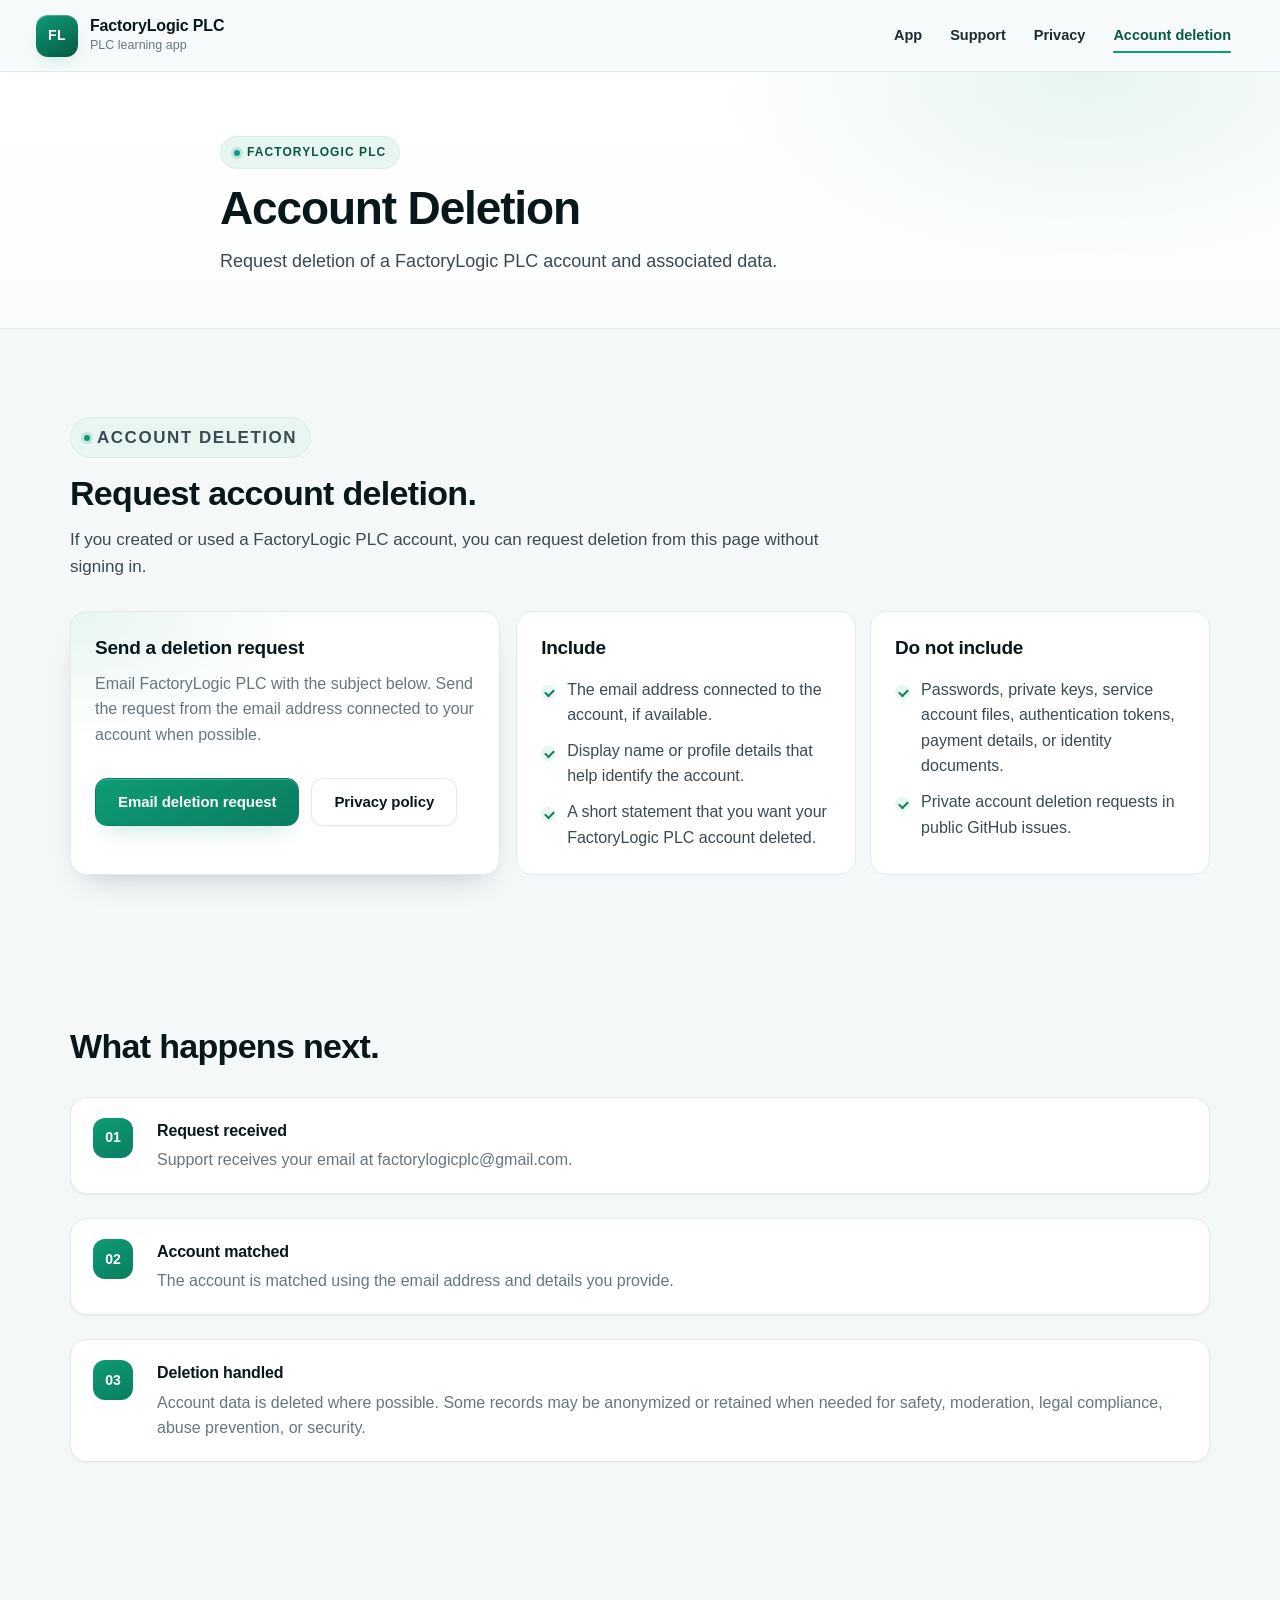
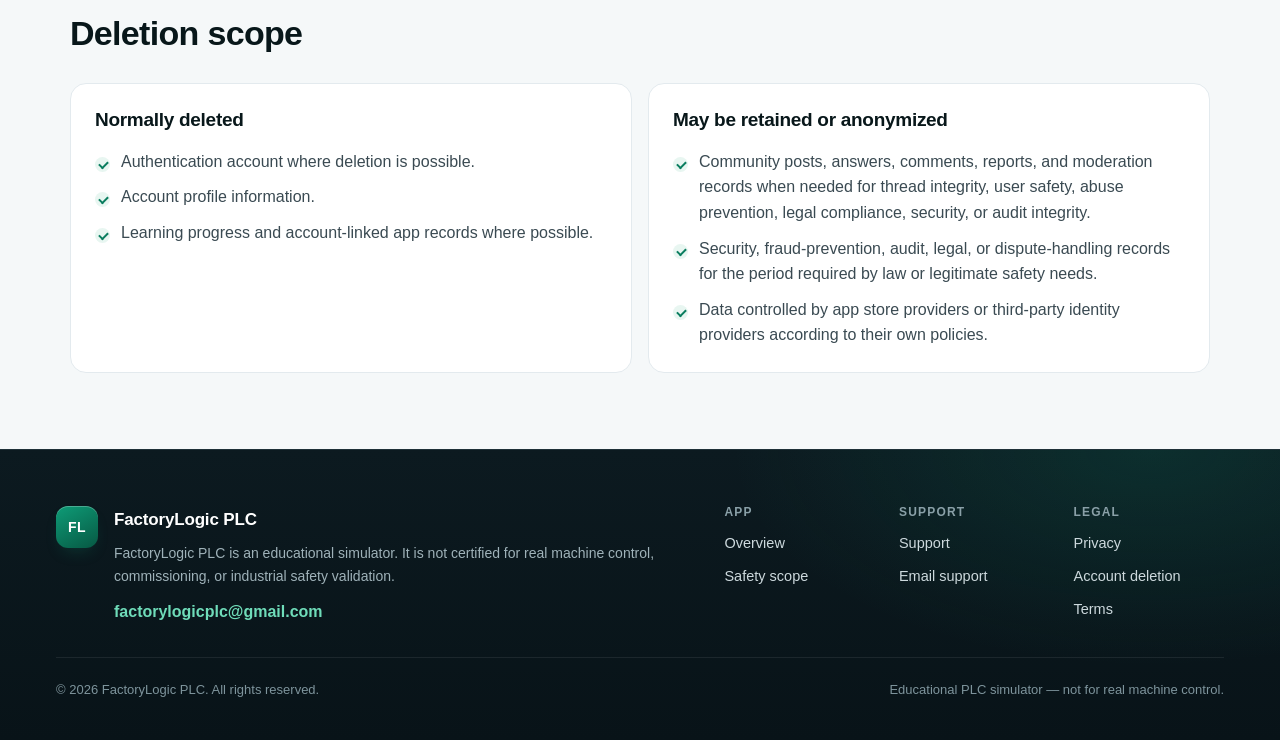
==== commit 95f2c332: "Sync website from learnPlc2 a6da635" ====
--- a/account-deletion/index.html
+++ b/account-deletion/index.html
@@ -5,13 +5,14 @@
     <meta name="viewport" content="width=device-width, initial-scale=1" />
     <title>Account Deletion | FactoryLogic PLC</title>
     <meta name="description" content="Request deletion of a FactoryLogic PLC account and associated data." />
-    <meta name="theme-color" content="#0b1720" />
+    <meta name="color-scheme" content="light" />
+    <meta name="theme-color" content="#0a7d5f" />
     <meta property="og:title" content="Account Deletion | FactoryLogic PLC" />
     <meta property="og:description" content="Request deletion of a FactoryLogic PLC account and associated data." />
     <meta property="og:type" content="website" />
     <meta property="og:url" content="https://ysrtirak.github.io/FactoryLogicPLC/account-deletion/" />
     <link rel="canonical" href="https://ysrtirak.github.io/FactoryLogicPLC/account-deletion/" />
-    <link rel="stylesheet" href="../assets/site.css?v=2026-05-18-simple-v2" />
+    <link rel="stylesheet" href="../assets/site.css?v=2026-05-19-premium-v1" />
   </head>
   <body class="sub-page page-account-deletion">
     <a class="skip-link" href="#main">Skip to content</a>
@@ -134,6 +135,10 @@
             <a href="../terms/">Terms</a>
           </div>
       </div>
+      <div class="footer-base">
+        <span>&copy; 2026 FactoryLogic PLC. All rights reserved.</span>
+        <span>Educational PLC simulator — not for real machine control.</span>
+      </div>
     </footer>
   </body>
 </html>
--- a/assets/site.css
+++ b/assets/site.css
@@ -1,20 +1,45 @@
+/* FactoryLogic PLC — public website visual system.
+   Modern, premium, light. Emerald/teal accent. No JavaScript required. */
+
 :root {
   color-scheme: light;
-  --ink: #17212b;
-  --ink-strong: #07111a;
-  --muted: #637281;
-  --soft: #f6f8fa;
+
+  /* Neutrals */
+  --ink-strong: #08171a;
+  --ink: #1c2b30;
+  --body: #3a4a52;
+  --muted: #66767f;
+  --line: #e3eaee;
+  --line-soft: #eef3f5;
+  --bg: #f5f8f9;
   --panel: #ffffff;
-  --line: #dce4ea;
-  --brand: #102532;
-  --accent: #207f68;
-  --accent-strong: #176b57;
-  --blue: #246da8;
-  --warning: #fff6df;
-  --warning-line: #e5c06f;
-  --warning-ink: #744500;
-  --shadow: 0 18px 46px rgba(10, 24, 36, 0.13);
-  --max: 1120px;
+
+  /* Emerald / teal brand */
+  --accent: #0e9c77;
+  --accent-strong: #0a7d5f;
+  --accent-deep: #075843;
+  --accent-tint: #e8f6f1;
+  --accent-tint-2: #d6efe7;
+  --accent-ring: rgba(14, 156, 119, 0.32);
+
+  /* Status */
+  --warning-bg: #fff7e8;
+  --warning-line: #f0d39a;
+  --warning-ink: #7a4a06;
+
+  /* Effects */
+  --shadow-sm: 0 1px 2px rgba(8, 23, 26, 0.05);
+  --shadow-md: 0 14px 30px -16px rgba(8, 23, 26, 0.28);
+  --shadow-lg: 0 36px 70px -34px rgba(7, 60, 47, 0.42);
+  --radius: 16px;
+  --radius-sm: 12px;
+  --radius-pill: 999px;
+  --max: 1140px;
+
+  --font-sans: "Inter", -apple-system, BlinkMacSystemFont, "SF Pro Text",
+    "Segoe UI", "Helvetica Neue", Arial, sans-serif;
+  --font-mono: "SF Mono", ui-monospace, "JetBrains Mono", "Roboto Mono",
+    Menlo, Consolas, monospace;
 }
 
 * {
@@ -23,120 +48,43 @@
 
 html {
   scroll-behavior: smooth;
+  -webkit-text-size-adjust: 100%;
 }
 
 body {
   margin: 0;
-  background: var(--soft);
-  color: var(--ink);
-  font: 16px/1.55 -apple-system, BlinkMacSystemFont, "Segoe UI", sans-serif;
+  background: var(--bg);
+  color: var(--body);
+  font-family: var(--font-sans);
+  font-size: 16px;
+  line-height: 1.6;
+  font-feature-settings: "cv02", "cv03", "cv04", "ss01";
+  -webkit-font-smoothing: antialiased;
+  -moz-osx-font-smoothing: grayscale;
+  text-rendering: optimizeLegibility;
   overflow-x: hidden;
-  text-rendering: optimizeLegibility;
+}
+
+::selection {
+  background: var(--accent-tint-2);
+  color: var(--accent-deep);
 }
 
 a {
-  color: var(--blue);
+  color: var(--accent-strong);
+  text-underline-offset: 3px;
 }
 
 a:focus-visible,
 button:focus-visible,
 summary:focus-visible {
-  outline: 3px solid #e0a93c;
+  outline: 3px solid var(--accent-ring);
   outline-offset: 3px;
-}
-
-.skip-link {
-  position: absolute;
-  left: 16px;
-  top: -60px;
-  z-index: 20;
-  border: 1px solid var(--line);
-  border-radius: 8px;
-  background: #ffffff;
-  color: var(--ink-strong);
-  padding: 10px 14px;
-  font-weight: 800;
-}
-
-.skip-link:focus {
-  top: 16px;
-}
-
-.site-header {
-  position: sticky;
-  top: 0;
-  z-index: 10;
-  display: flex;
-  align-items: center;
-  justify-content: space-between;
-  gap: 16px;
-  width: 100%;
-  min-height: 76px;
-  padding: 12px 24px;
-  border-bottom: 1px solid var(--line);
-  background: rgba(255, 255, 255, 0.97);
-  backdrop-filter: blur(10px);
-}
-
-.brand {
-  display: inline-flex;
-  align-items: center;
-  gap: 12px;
-  min-width: 220px;
-  color: var(--ink-strong);
-  text-decoration: none;
-}
-
-.brand-mark {
-  display: inline-grid;
-  place-items: center;
-  width: 42px;
-  height: 42px;
-  border: 1px solid #29485b;
-  border-radius: 8px;
-  background: var(--brand);
-  color: #ffffff;
-  font-size: 13px;
-  font-weight: 900;
-}
-
-.brand strong,
-.brand small {
-  display: block;
-}
-
-.brand strong {
-  font-size: 16px;
-  line-height: 1.2;
-}
-
-.brand small {
-  color: var(--muted);
-  font-size: 13px;
-}
-
-.primary-nav {
-  display: flex;
-  align-items: center;
-  justify-content: flex-end;
-  gap: 4px;
-  flex-wrap: wrap;
-}
-
-.primary-nav a {
-  border-radius: 8px;
-  color: var(--ink);
-  padding: 8px 10px;
-  text-decoration: none;
-  font-size: 14px;
-  font-weight: 800;
-  white-space: nowrap;
-}
-
-.primary-nav a:hover,
-.primary-nav a[aria-current="page"] {
-  background: #edf5f2;
-  color: var(--accent-strong);
+  border-radius: 6px;
+}
+
+img {
+  max-width: 100%;
 }
 
 h1,
@@ -159,44 +107,172 @@
 
 h1 {
   color: var(--ink-strong);
-  font-size: 44px;
-  line-height: 1.05;
-  letter-spacing: 0;
+  font-size: clamp(36px, 5.4vw, 58px);
+  line-height: 1.04;
+  letter-spacing: -0.025em;
+  font-weight: 800;
 }
 
 h2 {
   color: var(--ink-strong);
-  font-size: 30px;
-  line-height: 1.18;
-  letter-spacing: 0;
+  font-size: clamp(26px, 3.2vw, 34px);
+  line-height: 1.16;
+  letter-spacing: -0.02em;
+  font-weight: 800;
 }
 
 h3 {
   color: var(--ink-strong);
   font-size: 19px;
-  line-height: 1.28;
-  letter-spacing: 0;
-}
-
-.eyebrow,
-.card-kicker,
-.contact-label {
-  margin: 0 0 10px;
-  color: var(--accent-strong);
-  font-size: 12px;
-  font-weight: 900;
-  letter-spacing: 0;
-  text-transform: uppercase;
-}
+  line-height: 1.3;
+  letter-spacing: -0.012em;
+  font-weight: 700;
+}
+
+.skip-link {
+  position: absolute;
+  left: 16px;
+  top: -64px;
+  z-index: 30;
+  border-radius: 10px;
+  background: var(--ink-strong);
+  color: #fff;
+  padding: 11px 16px;
+  font-weight: 700;
+  text-decoration: none;
+  transition: top 0.18s ease;
+}
+
+.skip-link:focus {
+  top: 16px;
+}
+
+/* ---------- Header ---------- */
+
+.site-header {
+  position: sticky;
+  top: 0;
+  z-index: 20;
+  display: flex;
+  align-items: center;
+  justify-content: space-between;
+  gap: 18px;
+  width: 100%;
+  min-height: 72px;
+  padding: 12px 24px;
+  border-bottom: 1px solid rgba(227, 234, 238, 0.8);
+  background: rgba(247, 250, 251, 0.78);
+  backdrop-filter: saturate(180%) blur(14px);
+  -webkit-backdrop-filter: saturate(180%) blur(14px);
+}
+
+.brand {
+  display: inline-flex;
+  align-items: center;
+  gap: 12px;
+  color: var(--ink-strong);
+  text-decoration: none;
+}
+
+.brand-mark {
+  display: inline-grid;
+  place-items: center;
+  width: 42px;
+  height: 42px;
+  border-radius: 12px;
+  background: linear-gradient(150deg, var(--accent) 0%, var(--accent-deep) 100%);
+  color: #fff;
+  font-size: 14px;
+  font-weight: 800;
+  letter-spacing: 0.04em;
+  box-shadow: 0 8px 18px -8px var(--accent-ring), inset 0 1px 0 rgba(255, 255, 255, 0.25);
+}
+
+.brand strong,
+.brand small {
+  display: block;
+}
+
+.brand strong {
+  font-size: 16px;
+  line-height: 1.2;
+  letter-spacing: -0.01em;
+}
+
+.brand small {
+  color: var(--muted);
+  font-size: 12.5px;
+  font-weight: 500;
+}
+
+.primary-nav {
+  display: flex;
+  align-items: center;
+  justify-content: flex-end;
+  gap: 2px;
+  flex-wrap: wrap;
+}
+
+.primary-nav a {
+  position: relative;
+  border-radius: 10px;
+  color: var(--ink);
+  padding: 9px 13px;
+  text-decoration: none;
+  font-size: 14.5px;
+  font-weight: 600;
+  white-space: nowrap;
+  transition: color 0.15s ease, background 0.15s ease;
+}
+
+.primary-nav a:hover {
+  background: var(--accent-tint);
+  color: var(--accent-deep);
+}
+
+.primary-nav a[aria-current="page"] {
+  color: var(--accent-deep);
+}
+
+.primary-nav a[aria-current="page"]::after {
+  content: "";
+  position: absolute;
+  left: 13px;
+  right: 13px;
+  bottom: 3px;
+  height: 2px;
+  border-radius: 2px;
+  background: var(--accent);
+}
+
+/* ---------- Hero ---------- */
 
 .hero-section {
+  position: relative;
+  isolation: isolate;
   display: grid;
   grid-template-columns: 1fr;
   align-items: center;
-  gap: 36px;
-  min-height: 610px;
-  padding: 58px 24px;
-  background: linear-gradient(180deg, #ffffff 0%, #f6f8fa 100%);
+  gap: 40px;
+  padding: 72px 24px 80px;
+  overflow: hidden;
+  background:
+    radial-gradient(900px 520px at 78% 12%, rgba(14, 156, 119, 0.14), transparent 60%),
+    radial-gradient(680px 480px at 8% 100%, rgba(14, 156, 119, 0.09), transparent 62%),
+    linear-gradient(180deg, #ffffff 0%, var(--bg) 100%);
+}
+
+.hero-section::before {
+  content: "";
+  position: absolute;
+  inset: 0;
+  z-index: -1;
+  background-image:
+    linear-gradient(rgba(8, 23, 26, 0.035) 1px, transparent 1px),
+    linear-gradient(90deg, rgba(8, 23, 26, 0.035) 1px, transparent 1px);
+  background-size: 56px 56px;
+  -webkit-mask-image: radial-gradient(720px 480px at 70% 30%, #000 0%, transparent 78%);
+  mask-image: radial-gradient(720px 480px at 70% 30%, #000 0%, transparent 78%);
 }
 
 .hero-copy-wrap,
@@ -212,37 +288,85 @@
   align-self: center;
 }
 
+.eyebrow,
+.card-kicker,
+.contact-label {
+  display: inline-flex;
+  align-items: center;
+  gap: 7px;
+  margin: 0 0 16px;
+  color: var(--accent-deep);
+  font-size: 12px;
+  font-weight: 700;
+  letter-spacing: 0.09em;
+  text-transform: uppercase;
+}
+
+.eyebrow {
+  border: 1px solid var(--accent-tint-2);
+  border-radius: var(--radius-pill);
+  background: var(--accent-tint);
+  padding: 6px 13px;
+}
+
+.eyebrow::before {
+  content: "";
+  width: 6px;
+  height: 6px;
+  border-radius: 50%;
+  background: var(--accent);
+  box-shadow: 0 0 0 3px rgba(14, 156, 119, 0.18);
+}
+
 .hero-copy {
-  max-width: 640px;
-  margin-top: 18px;
-  color: var(--muted);
+  max-width: 600px;
+  margin-top: 22px;
+  color: var(--body);
   font-size: 19px;
+  line-height: 1.62;
 }
 
 .badge-row {
   display: flex;
   flex-wrap: wrap;
+  gap: 9px;
+  margin-top: 26px;
+}
+
+.badge-row span {
+  display: inline-flex;
+  align-items: center;
   gap: 8px;
-  margin-top: 22px;
-}
-
-.badge-row span {
   border: 1px solid var(--line);
-  border-radius: 8px;
-  background: #ffffff;
+  border-radius: var(--radius-pill);
+  background: var(--panel);
   color: var(--ink);
-  padding: 6px 9px;
-  font-size: 13px;
-  font-weight: 800;
-}
+  padding: 8px 14px 8px 11px;
+  font-size: 13.5px;
+  font-weight: 600;
+  box-shadow: var(--shadow-sm);
+}
+
+.badge-row span::before {
+  content: "";
+  width: 16px;
+  height: 16px;
+  border-radius: 50%;
+  background:
+    linear-gradient(150deg, var(--accent), var(--accent-deep));
+  -webkit-mask: url("data:image/svg+xml,%3Csvg xmlns='http://www.w3.org/2000/svg' viewBox='0 0 24 24'%3E%3Cpath fill='none' stroke='%23000' stroke-width='3' stroke-linecap='round' stroke-linejoin='round' d='M5 13l4 4 10-11'/%3E%3C/svg%3E") center / 100% no-repeat;
+  mask: url("data:image/svg+xml,%3Csvg xmlns='http://www.w3.org/2000/svg' viewBox='0 0 24 24'%3E%3Cpath fill='none' stroke='%23000' stroke-width='3' stroke-linecap='round' stroke-linejoin='round' d='M5 13l4 4 10-11'/%3E%3C/svg%3E") center / 100% no-repeat;
+}
+
+/* ---------- Buttons ---------- */
 
 .hero-actions,
 .section-actions,
 .contact-actions {
   display: flex;
   flex-wrap: wrap;
-  gap: 10px;
-  margin-top: 24px;
+  gap: 12px;
+  margin-top: 30px;
 }
 
 .button-primary,
@@ -250,30 +374,45 @@
   display: inline-flex;
   align-items: center;
   justify-content: center;
-  min-height: 44px;
-  border-radius: 8px;
-  padding: 10px 15px;
+  gap: 8px;
+  min-height: 48px;
+  border-radius: 12px;
+  padding: 12px 22px;
   text-decoration: none;
-  font-weight: 900;
+  font-weight: 700;
+  font-size: 15px;
   line-height: 1.2;
+  letter-spacing: -0.005em;
+  transition: transform 0.16s ease, box-shadow 0.16s ease,
+    border-color 0.16s ease, background 0.16s ease;
 }
 
 .button-primary {
-  border: 1px solid var(--accent);
-  background: var(--accent);
-  color: #ffffff;
+  border: 1px solid var(--accent-strong);
+  background: linear-gradient(150deg, var(--accent) 0%, var(--accent-strong) 100%);
+  color: #fff;
+  box-shadow: 0 14px 26px -14px var(--accent-ring), inset 0 1px 0 rgba(255, 255, 255, 0.22);
+}
+
+.button-primary:hover {
+  transform: translateY(-2px);
+  box-shadow: 0 20px 34px -16px var(--accent-ring), inset 0 1px 0 rgba(255, 255, 255, 0.22);
 }
 
 .button-secondary {
   border: 1px solid var(--line);
-  background: #ffffff;
+  background: var(--panel);
   color: var(--ink-strong);
-}
-
-.button-primary:hover,
+  box-shadow: var(--shadow-sm);
+}
+
 .button-secondary:hover {
-  transform: translateY(-1px);
-}
+  transform: translateY(-2px);
+  border-color: var(--accent);
+  color: var(--accent-deep);
+}
+
+/* ---------- Phone mockup ---------- */
 
 .hero-visual {
   align-self: center;
@@ -281,27 +420,36 @@
 
 .phone-shell {
   position: relative;
-  width: min(330px, 100%);
+  width: min(322px, 100%);
   margin: 0 auto;
-  border: 10px solid #0d1f2b;
-  border-radius: 34px;
-  background: #0d1f2b;
-  box-shadow: var(--shadow);
+  padding: 9px;
+  border-radius: 44px;
+  background: linear-gradient(165deg, #16323c 0%, #0a1a21 60%, #07141a 100%);
+  box-shadow: var(--shadow-lg), inset 0 0 0 1px rgba(255, 255, 255, 0.06);
+}
+
+.phone-shell::after {
+  content: "";
+  position: absolute;
+  inset: -1px;
+  border-radius: 45px;
+  pointer-events: none;
+  box-shadow: inset 0 1px 1px rgba(255, 255, 255, 0.12);
 }
 
 .phone-speaker {
-  width: 72px;
-  height: 5px;
-  margin: 8px auto 10px;
-  border-radius: 999px;
-  background: #29485b;
+  width: 64px;
+  height: 6px;
+  margin: 4px auto 8px;
+  border-radius: var(--radius-pill);
+  background: #29454f;
 }
 
 .phone-screen {
   overflow: hidden;
-  min-height: 560px;
-  border-radius: 24px;
-  background: #f9fbfc;
+  min-height: 552px;
+  border-radius: 34px;
+  background: #f5f9fa;
   color: var(--ink);
 }
 
@@ -310,75 +458,93 @@
   align-items: center;
   justify-content: space-between;
   gap: 12px;
+  padding: 18px 18px 16px;
+  border-bottom: 1px solid var(--line);
+  background: #fff;
+  font-size: 13px;
+  font-weight: 800;
+  letter-spacing: -0.01em;
+}
+
+.screen-topbar strong {
+  display: inline-flex;
+  align-items: center;
+  gap: 6px;
+  border-radius: var(--radius-pill);
+  background: var(--accent-tint);
+  color: var(--accent-deep);
+  padding: 5px 11px;
+  font-size: 11px;
+}
+
+.screen-topbar strong::before {
+  content: "";
+  width: 6px;
+  height: 6px;
+  border-radius: 50%;
+  background: var(--accent);
+}
+
+.screen-lesson {
+  margin: 16px 14px;
+  border: 1px solid var(--line);
+  border-radius: 18px;
+  background: linear-gradient(180deg, #ffffff, #fbfdfc);
   padding: 18px;
-  border-bottom: 1px solid var(--line);
-  background: #ffffff;
-  font-size: 13px;
-  font-weight: 900;
-}
-
-.screen-topbar strong {
-  border-radius: 999px;
-  background: #e7f4ee;
-  color: var(--accent-strong);
-  padding: 4px 9px;
-  font-size: 12px;
-}
-
-.screen-lesson {
-  margin: 14px;
-  border: 1px solid var(--line);
-  border-radius: 16px;
-  background: #ffffff;
-  padding: 16px;
+  box-shadow: var(--shadow-sm);
 }
 
 .screen-lesson small {
   display: block;
-  color: var(--accent-strong);
-  font-size: 12px;
-  font-weight: 900;
+  color: var(--accent-deep);
+  font-size: 11px;
+  font-weight: 800;
+  letter-spacing: 0.08em;
+  text-transform: uppercase;
 }
 
 .screen-lesson h2 {
-  margin-top: 8px;
-  font-size: 24px;
+  margin-top: 9px;
+  font-size: 23px;
+  letter-spacing: -0.02em;
 }
 
 .screen-lesson p {
-  margin-top: 8px;
+  margin-top: 9px;
   color: var(--muted);
-  font-size: 14px;
+  font-size: 13.5px;
+  line-height: 1.5;
 }
 
 .screen-tabs {
   display: grid;
   grid-template-columns: repeat(4, 1fr);
-  gap: 6px;
+  gap: 7px;
   padding: 0 14px 14px;
 }
 
 .screen-tabs span {
-  border-radius: 10px;
-  background: #eaf0f3;
-  color: #40515e;
-  padding: 8px 4px;
+  border-radius: 11px;
+  background: #eef3f4;
+  color: #4a5963;
+  padding: 9px 4px;
   text-align: center;
   font-size: 11px;
-  font-weight: 900;
+  font-weight: 700;
 }
 
 .screen-tabs span:nth-child(3) {
-  background: #dff3eb;
-  color: var(--accent-strong);
+  background: linear-gradient(150deg, var(--accent), var(--accent-strong));
+  color: #fff;
+  box-shadow: 0 8px 16px -10px var(--accent-ring);
 }
 
 .screen-ladder {
   margin: 0 14px 14px;
   border: 1px solid var(--line);
-  border-radius: 16px;
-  background: #ffffff;
-  padding: 14px;
+  border-radius: 18px;
+  background: #fff;
+  padding: 16px 14px;
 }
 
 .screen-ladder div {
@@ -389,12 +555,12 @@
   gap: 8px;
   min-height: 42px;
   color: var(--ink);
-  font-size: 12px;
-  font-weight: 900;
+  font-size: 11.5px;
+  font-weight: 800;
 }
 
 .screen-ladder div + div {
-  margin-top: 8px;
+  margin-top: 10px;
 }
 
 .screen-ladder div::before {
@@ -404,21 +570,21 @@
   right: 0;
   top: 50%;
   height: 2px;
-  background: #aebdc7;
+  background: #c4d2d8;
 }
 
 .screen-ladder span,
 .screen-ladder i {
   position: relative;
   z-index: 1;
-  background: #ffffff;
+  background: #fff;
 }
 
 .screen-ladder i {
   display: block;
   height: 26px;
-  border: 2px solid #6f8491;
-  border-radius: 6px;
+  border: 2px solid var(--accent);
+  border-radius: 7px;
 }
 
 .screen-tags {
@@ -428,79 +594,92 @@
 }
 
 .screen-tags span {
-  border-radius: 10px;
-  padding: 10px 12px;
+  border-radius: 11px;
+  padding: 11px 13px;
   font-size: 12px;
-  font-weight: 900;
+  font-weight: 800;
 }
 
 .screen-tags span:first-child {
-  background: #e9f4ff;
-  color: #174f7d;
+  background: #e9f3fb;
+  color: #1a567f;
 }
 
 .screen-tags span:last-child {
-  background: #e0f6ed;
-  color: #176b57;
-}
-
-.page-intro,
+  background: var(--accent-tint);
+  color: var(--accent-deep);
+}
+
+/* ---------- Page intro (sub pages) ---------- */
+
+.page-intro {
+  position: relative;
+  padding: 64px 24px 52px;
+  border-bottom: 1px solid var(--line);
+  background:
+    radial-gradient(620px 320px at 85% 0%, rgba(14, 156, 119, 0.1), transparent 60%),
+    linear-gradient(180deg, #ffffff, #fbfdfc);
+}
+
+.page-intro .section-inner {
+  max-width: 840px;
+}
+
+.page-intro h1 {
+  font-size: clamp(32px, 4.6vw, 46px);
+}
+
+.page-intro p:not(.eyebrow) {
+  margin-top: 14px;
+  color: var(--body);
+  font-size: 18px;
+}
+
+/* ---------- Sections ---------- */
+
 .content-section {
-  padding: 50px 24px;
-}
-
-.page-intro {
-  border-bottom: 1px solid var(--line);
-  background: #ffffff;
-}
-
-.page-intro .section-inner {
-  max-width: 820px;
-}
-
-.page-intro h1 {
-  font-size: 40px;
-}
-
-.page-intro p:not(.eyebrow) {
-  margin-top: 10px;
-  color: var(--muted);
-  font-size: 18px;
+  padding: 64px 24px;
 }
 
 .section-inner.narrow {
-  max-width: 820px;
+  max-width: 840px;
 }
 
 .section-heading {
   max-width: 760px;
-  margin-bottom: 22px;
+  margin-bottom: 30px;
 }
 
 .section-heading p {
-  margin-top: 10px;
-  color: var(--muted);
+  margin-top: 12px;
+  color: var(--body);
   font-size: 17px;
+  line-height: 1.62;
 }
 
 .section-soft {
-  background: #eef5f2;
+  background:
+    radial-gradient(680px 340px at 12% 0%, rgba(14, 156, 119, 0.08), transparent 60%),
+    var(--accent-tint);
 }
 
 .section-warning {
   border-top: 1px solid var(--warning-line);
   border-bottom: 1px solid var(--warning-line);
-  background: var(--warning);
-}
+  background: var(--warning-bg);
+}
+
+/* ---------- Grids & cards ---------- */
 
 .card-grid,
 .learning-map,
 .policy-list,
 .link-grid,
-.faq-list {
+.faq-list,
+.metric-grid {
   display: grid;
   grid-template-columns: 1fr;
-  gap: 14px;
+  gap: 16px;
 }
 
 .card,
@@ -512,7 +691,7 @@
 .deletion-primary,
 .faq-list details {
   border: 1px solid var(--line);
-  border-radius: 8px;
+  border-radius: var(--radius);
   background: var(--panel);
 }
 
@@ -523,7 +702,40 @@
 .callout-box,
 .contact-panel,
 .deletion-primary {
-  padding: 18px;
+  padding: 24px;
+}
+
+.card {
+  position: relative;
+  overflow: hidden;
+  box-shadow: var(--shadow-sm);
+  transition: transform 0.18s ease, box-shadow 0.18s ease, border-color 0.18s ease;
+}
+
+.card::before {
+  content: "";
+  position: absolute;
+  inset: 0 0 auto 0;
+  height: 3px;
+  background: linear-gradient(90deg, var(--accent), var(--accent-deep));
+  opacity: 0;
+  transition: opacity 0.18s ease;
+}
+
+.card:hover {
+  transform: translateY(-4px);
+  border-color: var(--accent-tint-2);
+  box-shadow: var(--shadow-md);
+}
+
+.card:hover::before {
+  opacity: 1;
+}
+
+.card h3,
+.policy-block h3,
+.learning-group h3 {
+  letter-spacing: -0.015em;
 }
 
 .card p,
@@ -533,231 +745,524 @@
 .callout-box p,
 .deletion-primary p,
 .faq-list p {
-  margin-top: 8px;
+  margin-top: 10px;
   color: var(--muted);
+  line-height: 1.62;
+}
+
+.card-kicker {
+  margin-bottom: 12px;
 }
 
 .text-link {
   display: inline-flex;
-  margin-top: 14px;
-  color: var(--accent-strong);
-  font-weight: 900;
+  align-items: center;
+  gap: 6px;
+  margin-top: 16px;
+  color: var(--accent-deep);
+  font-weight: 700;
+  font-size: 14.5px;
   text-decoration: none;
 }
 
-.text-link:hover {
-  text-decoration: underline;
+.text-link::after {
+  content: "\2192";
+  transition: transform 0.16s ease;
+}
+
+.text-link:hover::after {
+  transform: translateX(3px);
 }
 
 ul {
-  margin: 14px 0 0;
-  padding-left: 21px;
+  margin: 16px 0 0;
+  padding-left: 0;
+  list-style: none;
 }
 
 li + li {
-  margin-top: 7px;
-}
+  margin-top: 10px;
+}
+
+ul li {
+  position: relative;
+  padding-left: 26px;
+  color: var(--body);
+  line-height: 1.6;
+}
+
+ul li::before {
+  content: "";
+  position: absolute;
+  left: 0;
+  top: 8px;
+  width: 15px;
+  height: 15px;
+  border-radius: 50%;
+  background: var(--accent-tint);
+}
+
+ul li::after {
+  content: "";
+  position: absolute;
+  left: 4px;
+  top: 12px;
+  width: 7px;
+  height: 4px;
+  border-left: 2px solid var(--accent-strong);
+  border-bottom: 2px solid var(--accent-strong);
+  transform: rotate(-45deg);
+}
+
+/* ---------- Metrics ---------- */
+
+.metric {
+  border: 1px solid var(--line);
+  border-radius: var(--radius);
+  background: var(--panel);
+  padding: 24px;
+  box-shadow: var(--shadow-sm);
+}
+
+.metric strong {
+  display: block;
+  font-size: 38px;
+  line-height: 1;
+  letter-spacing: -0.03em;
+  background: linear-gradient(150deg, var(--accent), var(--accent-deep));
+  -webkit-background-clip: text;
+  background-clip: text;
+  color: transparent;
+}
+
+.metric span {
+  display: block;
+  margin-top: 10px;
+  color: var(--muted);
+  font-size: 14.5px;
+  font-weight: 600;
+}
+
+/* ---------- Learning map ---------- */
+
+.learning-index {
+  display: inline-grid;
+  place-items: center;
+  width: 40px;
+  height: 40px;
+  margin-bottom: 14px;
+  border-radius: 12px;
+  background: var(--accent-tint);
+  color: var(--accent-deep);
+  font-weight: 800;
+  font-size: 15px;
+}
+
+/* ---------- Split + visual panels ---------- */
+
+.split-layout {
+  display: grid;
+  grid-template-columns: 1fr;
+  gap: 24px;
+  align-items: center;
+}
+
+.visual-panel {
+  border: 1px solid var(--line);
+  border-radius: var(--radius);
+  background: linear-gradient(180deg, #ffffff, #fbfdfc);
+  padding: 24px;
+  box-shadow: var(--shadow-sm);
+}
+
+.visual-panel.scan-cycle,
+.visual-panel.signal-flow {
+  display: flex;
+  flex-wrap: wrap;
+  align-items: center;
+  gap: 10px;
+}
+
+.visual-panel span {
+  position: relative;
+  display: inline-flex;
+  align-items: center;
+  border: 1px solid var(--accent-tint-2);
+  border-radius: 10px;
+  background: var(--accent-tint);
+  color: var(--accent-deep);
+  padding: 10px 14px;
+  font-size: 13px;
+  font-weight: 700;
+}
+
+.visual-panel span + span::before {
+  content: "\2192";
+  margin: 0 12px 0 -2px;
+  color: var(--muted);
+  font-weight: 700;
+}
+
+/* ---------- Workflow ---------- */
 
 .workflow-list {
   display: grid;
   grid-template-columns: 1fr;
-  gap: 12px;
+  gap: 14px;
   margin: 0;
   padding: 0;
   list-style: none;
+  counter-reset: none;
 }
 
 .workflow-list li {
   display: grid;
-  grid-template-columns: 42px 1fr;
-  gap: 3px 14px;
+  grid-template-columns: 46px 1fr;
+  gap: 4px 18px;
   border: 1px solid var(--line);
-  border-left: 4px solid var(--accent);
-  border-radius: 8px;
-  background: #ffffff;
-  padding: 16px;
+  border-radius: var(--radius);
+  background: var(--panel);
+  padding: 20px 22px;
+  box-shadow: var(--shadow-sm);
+}
+
+.workflow-list li::before {
+  content: none;
 }
 
 .workflow-list span {
   grid-row: span 2;
   display: inline-grid;
   place-items: center;
-  width: 34px;
-  height: 34px;
-  border-radius: 8px;
-  background: #e7f4ee;
-  color: var(--accent-strong);
-  font-weight: 900;
+  width: 40px;
+  height: 40px;
+  border-radius: 12px;
+  background: linear-gradient(150deg, var(--accent), var(--accent-strong));
+  color: #fff;
+  font-weight: 800;
+  font-size: 14px;
+}
+
+.workflow-list strong {
+  align-self: center;
+  color: var(--ink-strong);
+  font-size: 16px;
+  letter-spacing: -0.01em;
 }
 
 .workflow-list p {
   color: var(--muted);
-}
+  line-height: 1.6;
+}
+
+/* ---------- Contact panel ---------- */
 
 .contact-panel {
   display: grid;
   grid-template-columns: 1fr;
-  gap: 18px;
-  box-shadow: 0 10px 24px rgba(10, 24, 36, 0.06);
+  gap: 20px;
+  background:
+    radial-gradient(420px 220px at 100% 0%, rgba(14, 156, 119, 0.1), transparent 65%),
+    var(--panel);
+  box-shadow: var(--shadow-md);
+}
+
+.contact-label {
+  margin-bottom: 6px;
 }
 
 .contact-email {
   display: inline-block;
-  margin-top: 4px;
-  color: var(--accent-strong);
-  font-size: 22px;
-  font-weight: 900;
+  margin-top: 2px;
+  color: var(--accent-deep);
+  font-size: clamp(20px, 3vw, 26px);
+  font-weight: 800;
+  letter-spacing: -0.02em;
   text-decoration: none;
 }
 
+.contact-email:hover {
+  text-decoration: underline;
+}
+
 .contact-panel p:not(.contact-label) {
-  margin-top: 8px;
+  margin-top: 12px;
   color: var(--muted);
 }
+
+/* ---------- Deletion ---------- */
 
 .deletion-panel {
   display: grid;
   grid-template-columns: 1fr;
+  gap: 16px;
+}
+
+.deletion-primary {
+  background:
+    radial-gradient(360px 200px at 0% 0%, rgba(14, 156, 119, 0.1), transparent 65%),
+    var(--panel);
+  box-shadow: var(--shadow-md);
+}
+
+.deletion-detail .policy-list {
   gap: 14px;
 }
 
-.deletion-primary {
-  background: #ffffff;
-}
-
-.deletion-detail .policy-list {
-  gap: 12px;
-}
+/* ---------- FAQ ---------- */
 
 .faq-list details {
   overflow: hidden;
   padding: 0;
+  transition: border-color 0.16s ease, box-shadow 0.16s ease;
+}
+
+.faq-list details[open] {
+  border-color: var(--accent-tint-2);
+  box-shadow: var(--shadow-sm);
 }
 
 .faq-list summary {
+  display: flex;
+  align-items: center;
+  justify-content: space-between;
+  gap: 14px;
   cursor: pointer;
-  padding: 16px 18px;
+  padding: 18px 20px;
   color: var(--ink-strong);
-  font-weight: 900;
+  font-weight: 700;
+  list-style: none;
+}
+
+.faq-list summary::-webkit-details-marker {
+  display: none;
+}
+
+.faq-list summary::after {
+  content: "+";
+  display: grid;
+  place-items: center;
+  width: 24px;
+  height: 24px;
+  flex: none;
+  border-radius: 7px;
+  background: var(--accent-tint);
+  color: var(--accent-deep);
+  font-size: 17px;
+  font-weight: 700;
+}
+
+.faq-list details[open] summary::after {
+  content: "\2013";
 }
 
 .faq-list p {
-  padding: 0 18px 16px;
-}
+  padding: 0 20px 18px;
+}
+
+/* ---------- Link cards ---------- */
 
 .link-card {
   display: block;
   color: var(--ink);
   text-decoration: none;
+  box-shadow: var(--shadow-sm);
+  transition: transform 0.18s ease, box-shadow 0.18s ease, border-color 0.18s ease;
 }
 
 .link-card:hover {
-  border-color: var(--accent);
-  box-shadow: 0 10px 22px rgba(10, 24, 36, 0.07);
+  transform: translateY(-4px);
+  border-color: var(--accent-tint-2);
+  box-shadow: var(--shadow-md);
 }
 
 .link-card strong {
-  display: block;
+  display: inline-flex;
+  align-items: center;
+  gap: 8px;
   color: var(--ink-strong);
   font-size: 18px;
-}
+  letter-spacing: -0.015em;
+}
+
+.link-card strong::after {
+  content: "\2192";
+  color: var(--accent);
+  transition: transform 0.16s ease;
+}
+
+.link-card:hover strong::after {
+  transform: translateX(4px);
+}
+
+/* ---------- Callout ---------- */
 
 .callout-box {
   border-color: var(--warning-line);
-  background: #fffaf0;
+  background: linear-gradient(180deg, #fffaf0, #fff6e6);
 }
 
 .callout-box strong {
-  display: block;
+  display: flex;
+  align-items: center;
+  gap: 10px;
   color: var(--warning-ink);
   font-size: 18px;
-}
+  letter-spacing: -0.01em;
+}
+
+.callout-box strong::before {
+  content: "!";
+  display: grid;
+  place-items: center;
+  width: 24px;
+  height: 24px;
+  flex: none;
+  border-radius: 7px;
+  background: var(--warning-line);
+  color: var(--warning-ink);
+  font-weight: 800;
+}
+
+.callout-box p {
+  color: #8a6324;
+}
+
+/* ---------- Footer ---------- */
 
 .site-footer {
   display: grid;
   grid-template-columns: 1fr;
-  gap: 24px;
-  padding: 30px 24px;
-  border-top: 1px solid #233544;
-  background: #0f1c26;
-  color: #e9f1f4;
+  gap: 28px;
+  padding: 48px 24px 36px;
+  border-top: 1px solid #1e3038;
+  background:
+    radial-gradient(700px 360px at 90% 0%, rgba(14, 156, 119, 0.16), transparent 60%),
+    linear-gradient(180deg, #0c1a20 0%, #081318 100%);
+  color: #d6e1e4;
 }
 
 .footer-brand {
   display: flex;
-  gap: 14px;
+  gap: 16px;
   max-width: 720px;
+}
+
+.footer-brand .brand-mark {
+  flex: none;
 }
 
 .footer-brand strong {
   display: block;
-  color: #ffffff;
+  color: #fff;
   font-size: 17px;
+  letter-spacing: -0.01em;
 }
 
 .footer-brand p {
-  margin-top: 7px;
-  color: #c9d6dd;
+  margin-top: 9px;
+  color: #9fb2b9;
+  font-size: 14px;
+  line-height: 1.6;
 }
 
 .footer-brand a {
   display: inline-block;
-  margin-top: 8px;
-  color: #a9ead4;
-  font-weight: 900;
+  margin-top: 12px;
+  color: #6fdcb9;
+  font-weight: 700;
+  text-decoration: none;
+}
+
+.footer-brand a:hover {
+  text-decoration: underline;
 }
 
 .footer-groups {
   display: grid;
   grid-template-columns: 1fr;
-  gap: 18px;
+  gap: 24px;
 }
 
 .footer-groups h2 {
-  margin-bottom: 8px;
-  color: #ffffff;
-  font-size: 13px;
+  margin-bottom: 12px;
+  color: #8aa0a8;
+  font-size: 12px;
+  font-weight: 700;
+  letter-spacing: 0.1em;
   text-transform: uppercase;
 }
 
 .footer-groups a {
   display: block;
-  color: #dbe7eb;
+  color: #cdd9dd;
   text-decoration: none;
-  font-weight: 700;
+  font-weight: 500;
+  font-size: 14.5px;
 }
 
 .footer-groups a + a {
-  margin-top: 7px;
+  margin-top: 10px;
 }
 
 .footer-groups a:hover {
-  color: #a9ead4;
-}
+  color: #6fdcb9;
+}
+
+.footer-base {
+  grid-column: 1 / -1;
+  display: flex;
+  flex-wrap: wrap;
+  align-items: center;
+  justify-content: space-between;
+  gap: 10px;
+  margin-top: 4px;
+  padding-top: 22px;
+  border-top: 1px solid rgba(255, 255, 255, 0.08);
+  color: #7e949c;
+  font-size: 13px;
+}
+
+.footer-base span {
+  display: block;
+}
+
+/* ---------- Responsive ---------- */
 
 @media (min-width: 720px) {
   .site-header {
-    padding-left: 32px;
-    padding-right: 32px;
-  }
-
-  h1 {
-    font-size: 52px;
+    padding-left: 36px;
+    padding-right: 36px;
+  }
+
+  .content-section {
+    padding: 76px 36px;
+  }
+
+  .page-intro {
+    padding-left: 36px;
+    padding-right: 36px;
   }
 
   .hero-section {
-    padding: 64px 32px;
+    padding: 84px 36px 92px;
   }
 
   .card-grid,
   .link-grid,
-  .policy-list {
+  .policy-list,
+  .metric-grid {
+    grid-template-columns: repeat(2, minmax(0, 1fr));
+  }
+
+  .learning-map {
     grid-template-columns: repeat(2, minmax(0, 1fr));
   }
 
   .contact-panel {
     grid-template-columns: 1fr auto;
     align-items: center;
+    padding: 32px;
   }
 
   .footer-groups {
@@ -767,11 +1272,10 @@
 
 @media (min-width: 980px) {
   .hero-section {
-    grid-template-columns: minmax(0, 0.88fr) minmax(360px, 0.72fr);
-    align-items: center;
-    gap: 48px;
-    padding-left: 48px;
-    padding-right: 48px;
+    grid-template-columns: minmax(0, 1.05fr) minmax(360px, 0.85fr);
+    gap: 56px;
+    padding-left: 56px;
+    padding-right: 56px;
   }
 
   .hero-copy-wrap,
@@ -781,20 +1285,29 @@
 
   .content-section,
   .page-intro {
-    padding: 58px 48px;
+    padding-left: 56px;
+    padding-right: 56px;
   }
 
   .card-grid {
     grid-template-columns: repeat(3, minmax(0, 1fr));
   }
 
+  .metric-grid {
+    grid-template-columns: repeat(4, minmax(0, 1fr));
+  }
+
+  .split-layout {
+    grid-template-columns: minmax(0, 1fr) minmax(0, 0.95fr);
+  }
+
   .deletion-panel {
     grid-template-columns: minmax(300px, 0.62fr) minmax(0, 1fr);
   }
 
   .site-footer {
-    grid-template-columns: minmax(0, 0.95fr) minmax(360px, 0.75fr);
-    padding: 34px 48px;
+    grid-template-columns: minmax(0, 1fr) minmax(360px, 0.78fr);
+    padding: 56px 56px 40px;
   }
 }
 
@@ -802,10 +1315,7 @@
   .site-header {
     align-items: stretch;
     flex-direction: column;
-  }
-
-  .brand {
-    min-width: 0;
+    gap: 10px;
   }
 
   .primary-nav {
@@ -813,26 +1323,23 @@
     overflow-x: auto;
     flex-wrap: nowrap;
     width: 100%;
+    -webkit-overflow-scrolling: touch;
+    scrollbar-width: none;
+  }
+
+  .primary-nav::-webkit-scrollbar {
+    display: none;
   }
 
   .primary-nav a {
-    padding: 7px 6px;
-    font-size: 13px;
-  }
-
-  h1,
-  .page-intro h1 {
-    font-size: 36px;
-  }
-
-  h2 {
-    font-size: 26px;
+    padding: 8px 11px;
+    font-size: 13.5px;
   }
 
   .hero-section {
     min-height: auto;
-    padding-top: 42px;
-    padding-bottom: 42px;
+    padding-top: 52px;
+    padding-bottom: 60px;
   }
 
   .hero-copy-wrap,
@@ -841,43 +1348,21 @@
     max-width: calc(100vw - 48px);
   }
 
-  .hero-copy-wrap {
-    max-width: min(280px, calc(100vw - 48px));
-  }
-
   .hero-copy {
     font-size: 17px;
   }
 
-  .badge-row {
-    gap: 6px;
-  }
-
-  .badge-row span {
-    padding: 6px 8px;
-    font-size: 12px;
-  }
-
   .phone-shell {
-    width: min(292px, 100%);
+    width: min(290px, 100%);
   }
 
   .phone-screen {
-    min-height: 520px;
+    min-height: 510px;
   }
 
   .screen-ladder div {
-    grid-template-columns: 62px 36px 1fr;
+    grid-template-columns: 60px 36px 1fr;
     font-size: 11px;
-  }
-
-  .screen-tabs span,
-  .screen-tags span {
-    font-size: 11px;
-  }
-
-  .contact-email {
-    font-size: 20px;
   }
 
   .button-primary,
@@ -885,3 +1370,16 @@
     width: 100%;
   }
 }
+
+@media (prefers-reduced-motion: reduce) {
+  html {
+    scroll-behavior: auto;
+  }
+
+  *,
+  *::before,
+  *::after {
+    transition-duration: 0.01ms !important;
+    animation-duration: 0.01ms !important;
+  }
+}
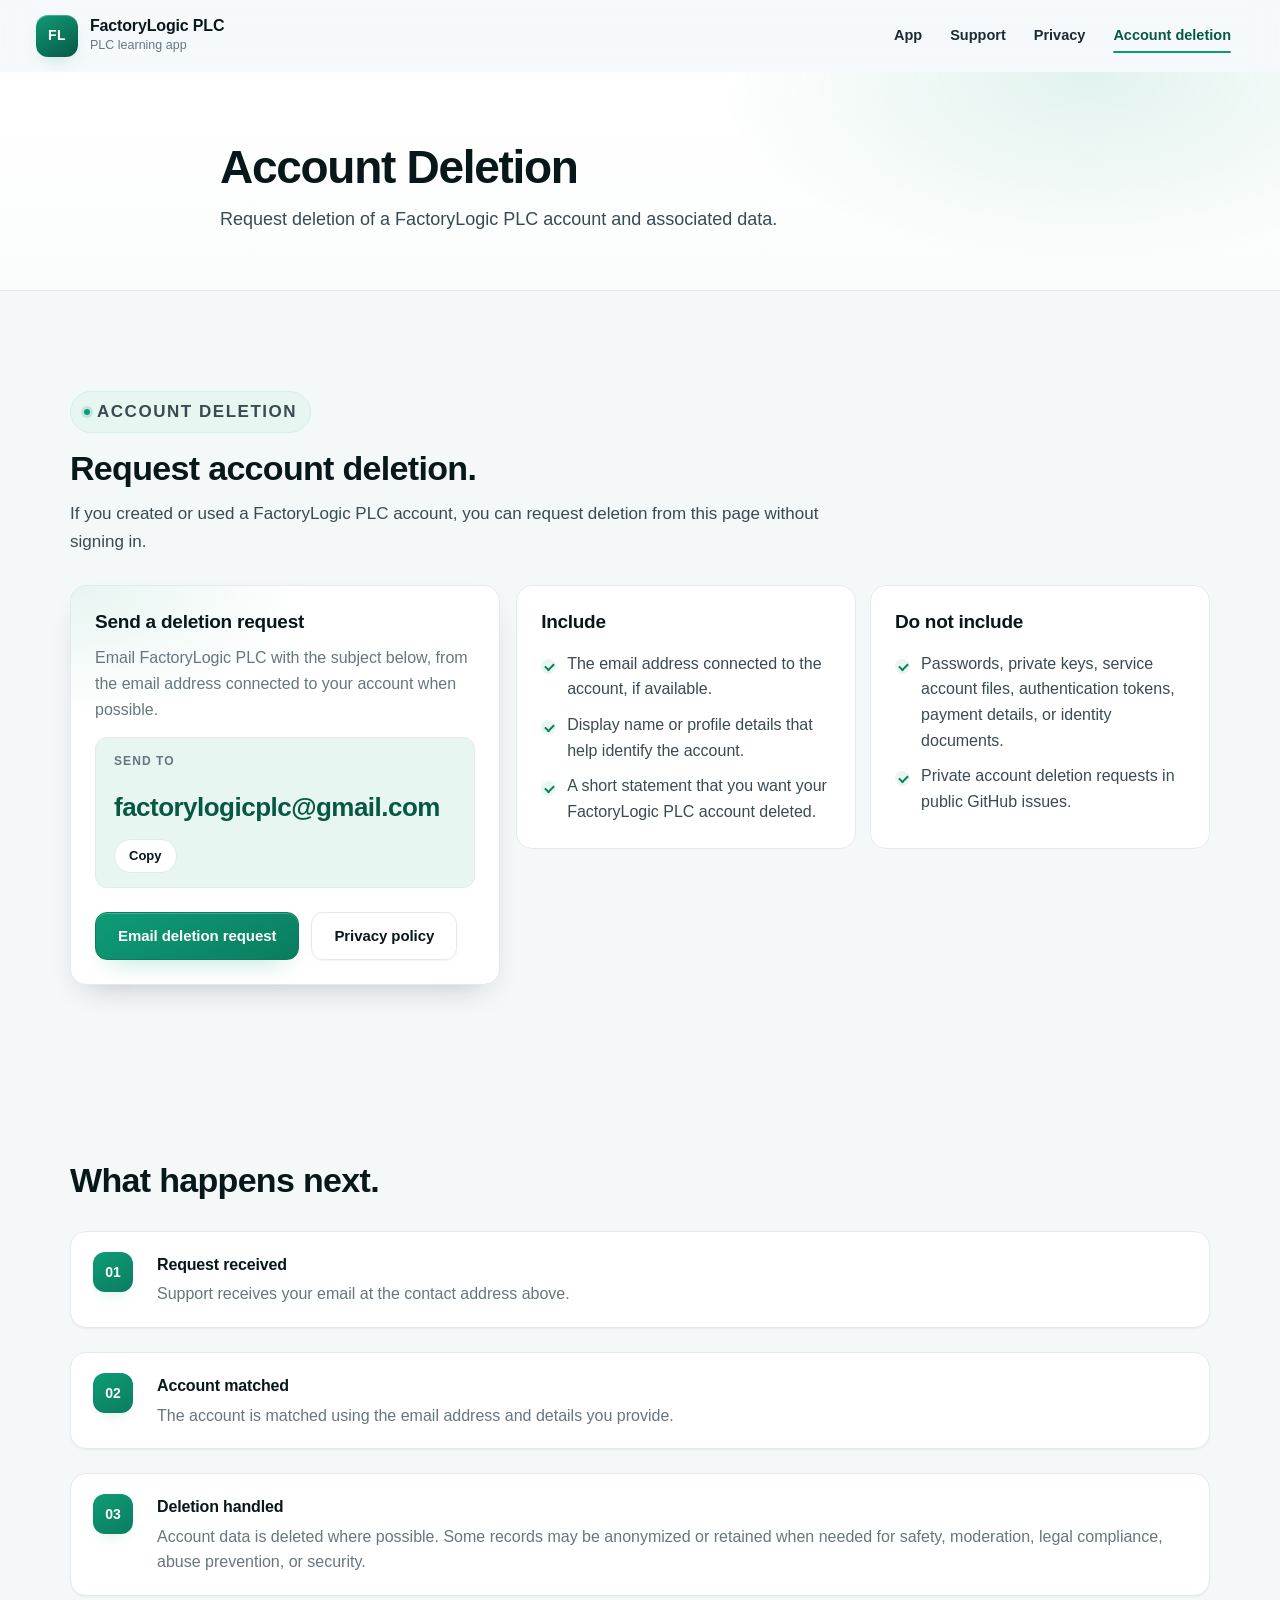
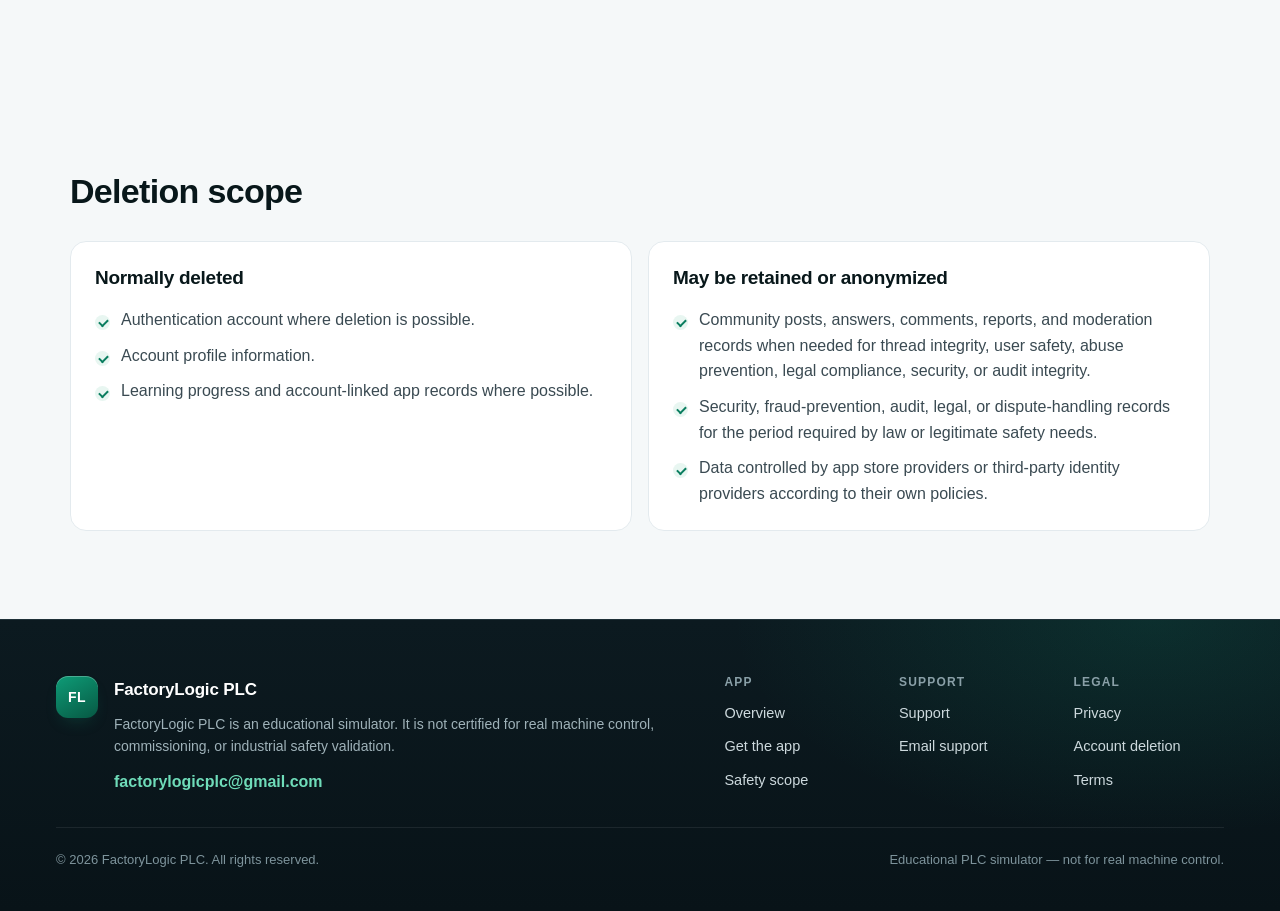
==== commit f18de638: "Sync website from learnPlc2 b28caa1" ====
--- a/account-deletion/index.html
+++ b/account-deletion/index.html
@@ -12,7 +12,10 @@
     <meta property="og:type" content="website" />
     <meta property="og:url" content="https://ysrtirak.github.io/FactoryLogicPLC/account-deletion/" />
     <link rel="canonical" href="https://ysrtirak.github.io/FactoryLogicPLC/account-deletion/" />
-    <link rel="stylesheet" href="../assets/site.css?v=2026-05-19-premium-v1" />
+    <link rel="icon" type="image/svg+xml" href="../favicon.svg" />
+    <link rel="apple-touch-icon" href="../favicon.svg" />
+    <link rel="stylesheet" href="../assets/site.css?v=2026-05-20-cleanup-v1" />
+    <script src="../site.js?v=2026-05-20-cleanup-v1" defer></script>
   </head>
   <body class="sub-page page-account-deletion">
     <a class="skip-link" href="#main">Skip to content</a>
@@ -34,12 +37,11 @@
     <main id="main">
       <section class="page-intro">
         <div class="section-inner narrow">
-          <p class="eyebrow">FactoryLogic PLC</p>
           <h1>Account Deletion</h1>
           <p>Request deletion of a FactoryLogic PLC account and associated data.</p>
         </div>
       </section>
-      <section class="content-section section-deletionPanel" id="deletion-request">
+      <section class="content-section section-deletionPanel" id="deletion-request" data-reveal>
         <div class="section-inner">
           <div class="section-heading">
             <p class="eyebrow">Account deletion</p>
@@ -49,9 +51,14 @@
           <div class="deletion-panel">
             <div class="deletion-primary">
               <h3>Send a deletion request</h3>
-              <p>Email FactoryLogic PLC with the subject below. Send the request from the email address connected to your account when possible.</p>
+              <p>Email FactoryLogic PLC with the subject below, from the email address connected to your account when possible.</p>
+              <div class="deletion-email">
+                <p class="contact-label">Send to</p>
+                <a class="contact-email" href="mailto:factorylogicplc@gmail.com" data-copy="factorylogicplc@gmail.com" aria-label="Email address — tap again to copy">factorylogicplc@gmail.com</a>
+                <button type="button" class="copy-button" data-copy="factorylogicplc@gmail.com" aria-label="Copy email address to clipboard">Copy</button>
+              </div>
               <div class="section-actions">
-            <a class="button-primary" href="mailto:factorylogicplc@gmail.com?subject=FactoryLogic+PLC+account+deletion+request&body=Hello+FactoryLogic+PLC+team%2C%0A%0AI+request+deletion+of+my+FactoryLogic+PLC+account+and+associated+data.%0A%0AAccount+email%3A%0ADisplay+name%2C+if+known%3A%0AReason%2C+optional%3A%0A%0APlease+do+not+include+passwords%2C+private+keys%2C+service+account+files%2C+or+identity+documents.">Email deletion request</a>
+            <a class="button-primary is-email" href="mailto:factorylogicplc@gmail.com?subject=FactoryLogic+PLC+account+deletion+request&body=Hello+FactoryLogic+PLC+team%2C%0A%0AI+request+deletion+of+my+FactoryLogic+PLC+account+and+associated+data.%0A%0AAccount+email%3A%0ADisplay+name%2C+if+known%3A%0AReason%2C+optional%3A%0A%0APlease+do+not+include+passwords%2C+private+keys%2C+service+account+files%2C+or+identity+documents." data-copy="factorylogicplc@gmail.com" aria-label="Email deletion request — opens your email app, or tap again to copy factorylogicplc@gmail.com">Email deletion request</a>
             <a class="button-secondary" href="../privacy/">Privacy policy</a>
           </div>
             </div>
@@ -59,50 +66,42 @@
               <div class="policy-list">
             <article class="policy-block">
                 <h3>Include</h3>
-                
-                <ul><li>The email address connected to the account, if available.</li><li>Display name or profile details that help identify the account.</li><li>A short statement that you want your FactoryLogic PLC account deleted.</li></ul>
+<ul><li>The email address connected to the account, if available.</li><li>Display name or profile details that help identify the account.</li><li>A short statement that you want your FactoryLogic PLC account deleted.</li></ul>
               </article>
             <article class="policy-block">
                 <h3>Do not include</h3>
-                
-                <ul><li>Passwords, private keys, service account files, authentication tokens, payment details, or identity documents.</li><li>Private account deletion requests in public GitHub issues.</li></ul>
+<ul><li>Passwords, private keys, service account files, authentication tokens, payment details, or identity documents.</li><li>Private account deletion requests in public GitHub issues.</li></ul>
               </article>
           </div>
             </div>
           </div>
         </div>
       </section>
-      <section class="content-section section-workflow" id="deletion-process">
+      <section class="content-section section-workflow" id="deletion-process" data-reveal>
         <div class="section-inner">
           <div class="section-heading">
-            
-            <h2 id="deletion-process-title">What happens next.</h2>
-            
-          </div>
+<h2 id="deletion-process-title">What happens next.</h2>
+</div>
           <ol class="workflow-list">
-            <li><span>01</span><strong>Request received</strong><p>Support receives your email at factorylogicplc@gmail.com.</p></li>
+            <li><span>01</span><strong>Request received</strong><p>Support receives your email at the contact address above.</p></li>
             <li><span>02</span><strong>Account matched</strong><p>The account is matched using the email address and details you provide.</p></li>
             <li><span>03</span><strong>Deletion handled</strong><p>Account data is deleted where possible. Some records may be anonymized or retained when needed for safety, moderation, legal compliance, abuse prevention, or security.</p></li>
           </ol>
         </div>
       </section>
-      <section class="content-section section-policyList" id="deletion-scope">
+      <section class="content-section section-policyList" id="deletion-scope" data-reveal>
         <div class="section-inner">
           <div class="section-heading">
-            
-            <h2 id="deletion-scope-title">Deletion scope</h2>
-            
-          </div>
+<h2 id="deletion-scope-title">Deletion scope</h2>
+</div>
           <div class="policy-list">
             <article class="policy-block">
                 <h3>Normally deleted</h3>
-                
-                <ul><li>Authentication account where deletion is possible.</li><li>Account profile information.</li><li>Learning progress and account-linked app records where possible.</li></ul>
+<ul><li>Authentication account where deletion is possible.</li><li>Account profile information.</li><li>Learning progress and account-linked app records where possible.</li></ul>
               </article>
             <article class="policy-block">
                 <h3>May be retained or anonymized</h3>
-                
-                <ul><li>Community posts, answers, comments, reports, and moderation records when needed for thread integrity, user safety, abuse prevention, legal compliance, security, or audit integrity.</li><li>Security, fraud-prevention, audit, legal, or dispute-handling records for the period required by law or legitimate safety needs.</li><li>Data controlled by app store providers or third-party identity providers according to their own policies.</li></ul>
+<ul><li>Community posts, answers, comments, reports, and moderation records when needed for thread integrity, user safety, abuse prevention, legal compliance, security, or audit integrity.</li><li>Security, fraud-prevention, audit, legal, or dispute-handling records for the period required by law or legitimate safety needs.</li><li>Data controlled by app store providers or third-party identity providers according to their own policies.</li></ul>
               </article>
           </div>
         </div>
@@ -121,6 +120,7 @@
         <div>
             <h2>App</h2>
             <a href="../#app">Overview</a>
+            <a href="../#get">Get the app</a>
             <a href="../#safety">Safety scope</a>
           </div>
         <div>
--- a/assets/site.css
+++ b/assets/site.css
@@ -1,10 +1,29 @@
 /* FactoryLogic PLC — public website visual system.
-   Modern, premium, light. Emerald/teal accent. No JavaScript required. */
+   Modern, premium, light. Emerald/teal accent.
+   Base usable without JavaScript; `.js` gates progressive enhancements.
+
+   Sections:
+   1.  Tokens & resets
+   2.  Typography
+   3.  Header
+   4.  Hero
+   5.  Buttons & store badges
+   6.  Phone mockup (matches the real dark app)
+   7.  Section / grid / card system
+   8.  Workflow, metrics, learning, visual panels
+   9.  Contact, deletion, FAQ, link cards
+   10. Callouts
+   11. Footer
+   12. Toast & copy button
+   13. Scroll reveal & header scroll state
+   14. Responsive
+*/
+
+/* ============ 1. Tokens & resets ============ */
 
 :root {
   color-scheme: light;
 
-  /* Neutrals */
   --ink-strong: #08171a;
   --ink: #1c2b30;
   --body: #3a4a52;
@@ -14,7 +33,6 @@
   --bg: #f5f8f9;
   --panel: #ffffff;
 
-  /* Emerald / teal brand */
   --accent: #0e9c77;
   --accent-strong: #0a7d5f;
   --accent-deep: #075843;
@@ -22,12 +40,10 @@
   --accent-tint-2: #d6efe7;
   --accent-ring: rgba(14, 156, 119, 0.32);
 
-  /* Status */
   --warning-bg: #fff7e8;
   --warning-line: #f0d39a;
   --warning-ink: #7a4a06;
 
-  /* Effects */
   --shadow-sm: 0 1px 2px rgba(8, 23, 26, 0.05);
   --shadow-md: 0 14px 30px -16px rgba(8, 23, 26, 0.28);
   --shadow-lg: 0 36px 70px -34px rgba(7, 60, 47, 0.42);
@@ -40,6 +56,23 @@
     "Segoe UI", "Helvetica Neue", Arial, sans-serif;
   --font-mono: "SF Mono", ui-monospace, "JetBrains Mono", "Roboto Mono",
     Menlo, Consolas, monospace;
+
+  /* Real app palette (for the phone mockup) */
+  --app-page-top: #08111d;
+  --app-page-bottom: #0e1f34;
+  --app-chrome: #050a12;
+  --app-chrome-fg: #e5eef9;
+  --app-chrome-border: #1c314a;
+  --app-panel-start: #122138;
+  --app-panel-end: #0e1a2d;
+  --app-panel-border: #315273;
+  --app-panel-sub: #9fb1c9;
+  --app-nav-active: #1f9d74;
+  --app-run-idle: #16a34a;
+  --app-run-active: #f59e0b;
+  --app-sky: #38bdf8;
+  --app-input: #38bdf8;
+  --app-output: #1f9d74;
 }
 
 * {
@@ -83,33 +116,21 @@
   border-radius: 6px;
 }
 
-img {
-  max-width: 100%;
-}
-
-h1,
-h2,
-h3,
-p,
-li,
-a,
-strong,
-span {
+img { max-width: 100%; }
+
+/* ============ 2. Typography ============ */
+
+h1, h2, h3, p, li, a, strong, span {
   overflow-wrap: anywhere;
 }
 
-h1,
-h2,
-h3,
-p {
-  margin: 0;
-}
+h1, h2, h3, p { margin: 0; }
 
 h1 {
   color: var(--ink-strong);
-  font-size: clamp(36px, 5.4vw, 58px);
-  line-height: 1.04;
-  letter-spacing: -0.025em;
+  font-size: clamp(36px, 5.4vw, 60px);
+  line-height: 1.03;
+  letter-spacing: -0.028em;
   font-weight: 800;
 }
 
@@ -142,12 +163,9 @@
   text-decoration: none;
   transition: top 0.18s ease;
 }
-
-.skip-link:focus {
-  top: 16px;
-}
-
-/* ---------- Header ---------- */
+.skip-link:focus { top: 16px; }
+
+/* ============ 3. Header ============ */
 
 .site-header {
   position: sticky;
@@ -160,10 +178,17 @@
   width: 100%;
   min-height: 72px;
   padding: 12px 24px;
-  border-bottom: 1px solid rgba(227, 234, 238, 0.8);
-  background: rgba(247, 250, 251, 0.78);
+  border-bottom: 1px solid transparent;
+  background: rgba(247, 250, 251, 0.72);
   backdrop-filter: saturate(180%) blur(14px);
   -webkit-backdrop-filter: saturate(180%) blur(14px);
+  transition: border-color 0.2s ease, box-shadow 0.2s ease, background 0.2s ease;
+}
+
+.site-header.is-scrolled {
+  border-bottom-color: rgba(227, 234, 238, 0.9);
+  box-shadow: 0 8px 24px -20px rgba(8, 23, 26, 0.45);
+  background: rgba(247, 250, 251, 0.92);
 }
 
 .brand {
@@ -185,25 +210,12 @@
   font-size: 14px;
   font-weight: 800;
   letter-spacing: 0.04em;
-  box-shadow: 0 8px 18px -8px var(--accent-ring), inset 0 1px 0 rgba(255, 255, 255, 0.25);
-}
-
-.brand strong,
-.brand small {
-  display: block;
-}
-
-.brand strong {
-  font-size: 16px;
-  line-height: 1.2;
-  letter-spacing: -0.01em;
-}
-
-.brand small {
-  color: var(--muted);
-  font-size: 12.5px;
-  font-weight: 500;
-}
+  box-shadow: 0 8px 18px -8px var(--accent-ring), inset 0 1px 0 rgba(255,255,255,0.25);
+}
+
+.brand strong, .brand small { display: block; }
+.brand strong { font-size: 16px; line-height: 1.2; letter-spacing: -0.01em; }
+.brand small { color: var(--muted); font-size: 12.5px; font-weight: 500; }
 
 .primary-nav {
   display: flex;
@@ -225,27 +237,15 @@
   transition: color 0.15s ease, background 0.15s ease;
 }
 
-.primary-nav a:hover {
-  background: var(--accent-tint);
-  color: var(--accent-deep);
-}
-
-.primary-nav a[aria-current="page"] {
-  color: var(--accent-deep);
-}
-
+.primary-nav a:hover { background: var(--accent-tint); color: var(--accent-deep); }
+.primary-nav a[aria-current="page"] { color: var(--accent-deep); }
 .primary-nav a[aria-current="page"]::after {
   content: "";
-  position: absolute;
-  left: 13px;
-  right: 13px;
-  bottom: 3px;
-  height: 2px;
-  border-radius: 2px;
-  background: var(--accent);
-}
-
-/* ---------- Hero ---------- */
+  position: absolute; left: 13px; right: 13px; bottom: 3px;
+  height: 2px; border-radius: 2px; background: var(--accent);
+}
+
+/* ============ 4. Hero ============ */
 
 .hero-section {
   position: relative;
@@ -254,52 +254,54 @@
   grid-template-columns: 1fr;
   align-items: center;
   gap: 40px;
-  padding: 72px 24px 80px;
+  padding: 80px 24px 88px;
   overflow: hidden;
   background:
-    radial-gradient(900px 520px at 78% 12%, rgba(14, 156, 119, 0.14), transparent 60%),
-    radial-gradient(680px 480px at 8% 100%, rgba(14, 156, 119, 0.09), transparent 62%),
+    radial-gradient(900px 520px at 78% 12%, rgba(14, 156, 119, 0.16), transparent 60%),
+    radial-gradient(680px 480px at 8% 100%, rgba(14, 156, 119, 0.10), transparent 62%),
     linear-gradient(180deg, #ffffff 0%, var(--bg) 100%);
 }
 
-.hero-section::before {
-  content: "";
+.hero-bg {
   position: absolute;
   inset: 0;
   z-index: -1;
+  pointer-events: none;
   background-image:
-    linear-gradient(rgba(8, 23, 26, 0.035) 1px, transparent 1px),
-    linear-gradient(90deg, rgba(8, 23, 26, 0.035) 1px, transparent 1px);
+    linear-gradient(rgba(8,23,26,0.04) 1px, transparent 1px),
+    linear-gradient(90deg, rgba(8,23,26,0.04) 1px, transparent 1px);
   background-size: 56px 56px;
   -webkit-mask-image: radial-gradient(720px 480px at 70% 30%, #000 0%, transparent 78%);
   mask-image: radial-gradient(720px 480px at 70% 30%, #000 0%, transparent 78%);
 }
 
-.hero-copy-wrap,
-.hero-visual,
-.section-inner {
+.hero-bg::after {
+  content: "";
+  position: absolute; inset: -20%;
+  background:
+    radial-gradient(420px 280px at 22% 78%, rgba(56, 189, 248, 0.18), transparent 60%),
+    radial-gradient(380px 260px at 80% 14%, rgba(14, 156, 119, 0.2), transparent 62%);
+  animation: heroDrift 18s ease-in-out infinite alternate;
+}
+
+@keyframes heroDrift {
+  0%   { transform: translate3d(0,0,0) scale(1); }
+  100% { transform: translate3d(2%, -1%, 0) scale(1.04); }
+}
+
+.hero-copy-wrap, .hero-visual, .section-inner {
   width: 100%;
   max-width: var(--max);
   margin: 0 auto;
   min-width: 0;
 }
 
-.hero-copy-wrap {
-  align-self: center;
-}
-
-.eyebrow,
-.card-kicker,
-.contact-label {
-  display: inline-flex;
-  align-items: center;
-  gap: 7px;
+.eyebrow, .card-kicker, .contact-label {
+  display: inline-flex; align-items: center; gap: 7px;
   margin: 0 0 16px;
   color: var(--accent-deep);
-  font-size: 12px;
-  font-weight: 700;
-  letter-spacing: 0.09em;
-  text-transform: uppercase;
+  font-size: 12px; font-weight: 700;
+  letter-spacing: 0.09em; text-transform: uppercase;
 }
 
 .eyebrow {
@@ -310,12 +312,15 @@
 }
 
 .eyebrow::before {
-  content: "";
-  width: 6px;
-  height: 6px;
-  border-radius: 50%;
+  content: ""; width: 6px; height: 6px; border-radius: 50%;
   background: var(--accent);
-  box-shadow: 0 0 0 3px rgba(14, 156, 119, 0.18);
+  box-shadow: 0 0 0 3px rgba(14,156,119,0.18);
+  animation: heroDot 2.6s ease-in-out infinite;
+}
+
+@keyframes heroDot {
+  0%, 100% { box-shadow: 0 0 0 3px rgba(14,156,119,0.18); }
+  50%      { box-shadow: 0 0 0 6px rgba(14,156,119,0.05); }
 }
 
 .hero-copy {
@@ -327,76 +332,56 @@
 }
 
 .badge-row {
-  display: flex;
-  flex-wrap: wrap;
-  gap: 9px;
+  display: flex; flex-wrap: wrap; gap: 9px;
   margin-top: 26px;
 }
 
 .badge-row span {
-  display: inline-flex;
-  align-items: center;
-  gap: 8px;
+  display: inline-flex; align-items: center; gap: 8px;
   border: 1px solid var(--line);
   border-radius: var(--radius-pill);
   background: var(--panel);
   color: var(--ink);
   padding: 8px 14px 8px 11px;
-  font-size: 13.5px;
-  font-weight: 600;
+  font-size: 13.5px; font-weight: 600;
   box-shadow: var(--shadow-sm);
 }
 
 .badge-row span::before {
-  content: "";
-  width: 16px;
-  height: 16px;
-  border-radius: 50%;
-  background:
-    linear-gradient(150deg, var(--accent), var(--accent-deep));
+  content: ""; width: 16px; height: 16px; border-radius: 50%;
+  background: linear-gradient(150deg, var(--accent), var(--accent-deep));
   -webkit-mask: url("data:image/svg+xml,%3Csvg xmlns='http://www.w3.org/2000/svg' viewBox='0 0 24 24'%3E%3Cpath fill='none' stroke='%23000' stroke-width='3' stroke-linecap='round' stroke-linejoin='round' d='M5 13l4 4 10-11'/%3E%3C/svg%3E") center / 100% no-repeat;
   mask: url("data:image/svg+xml,%3Csvg xmlns='http://www.w3.org/2000/svg' viewBox='0 0 24 24'%3E%3Cpath fill='none' stroke='%23000' stroke-width='3' stroke-linecap='round' stroke-linejoin='round' d='M5 13l4 4 10-11'/%3E%3C/svg%3E") center / 100% no-repeat;
 }
 
-/* ---------- Buttons ---------- */
-
-.hero-actions,
-.section-actions,
-.contact-actions {
-  display: flex;
-  flex-wrap: wrap;
-  gap: 12px;
-  margin-top: 30px;
-}
-
-.button-primary,
-.button-secondary {
-  display: inline-flex;
-  align-items: center;
-  justify-content: center;
-  gap: 8px;
+/* ============ 5. Buttons & store badges ============ */
+
+.hero-actions, .section-actions, .contact-actions {
+  display: flex; flex-wrap: wrap; gap: 12px;
+  margin-top: 24px;
+}
+
+.button-primary, .button-secondary {
+  display: inline-flex; align-items: center; justify-content: center; gap: 8px;
   min-height: 48px;
   border-radius: 12px;
   padding: 12px 22px;
   text-decoration: none;
-  font-weight: 700;
-  font-size: 15px;
-  line-height: 1.2;
+  font-weight: 700; font-size: 15px; line-height: 1.2;
   letter-spacing: -0.005em;
-  transition: transform 0.16s ease, box-shadow 0.16s ease,
-    border-color 0.16s ease, background 0.16s ease;
+  cursor: pointer;
+  transition: transform 0.16s ease, box-shadow 0.16s ease, border-color 0.16s ease, background 0.16s ease;
 }
 
 .button-primary {
   border: 1px solid var(--accent-strong);
   background: linear-gradient(150deg, var(--accent) 0%, var(--accent-strong) 100%);
   color: #fff;
-  box-shadow: 0 14px 26px -14px var(--accent-ring), inset 0 1px 0 rgba(255, 255, 255, 0.22);
-}
-
+  box-shadow: 0 14px 26px -14px var(--accent-ring), inset 0 1px 0 rgba(255,255,255,0.22);
+}
 .button-primary:hover {
   transform: translateY(-2px);
-  box-shadow: 0 20px 34px -16px var(--accent-ring), inset 0 1px 0 rgba(255, 255, 255, 0.22);
+  box-shadow: 0 20px 34px -16px var(--accent-ring), inset 0 1px 0 rgba(255,255,255,0.22);
 }
 
 .button-secondary {
@@ -405,245 +390,552 @@
   color: var(--ink-strong);
   box-shadow: var(--shadow-sm);
 }
-
 .button-secondary:hover {
   transform: translateY(-2px);
   border-color: var(--accent);
   color: var(--accent-deep);
 }
 
-/* ---------- Phone mockup ---------- */
-
-.hero-visual {
-  align-self: center;
-}
+/* Store badges */
+
+.store-badges {
+  display: flex; flex-wrap: wrap; gap: 12px;
+  margin-top: 22px;
+}
+
+.store-badge {
+  display: inline-flex; align-items: center; gap: 11px;
+  min-height: 56px;
+  border-radius: 14px;
+  padding: 8px 18px 8px 14px;
+  background: #0d1117;
+  color: #fff;
+  text-decoration: none;
+  font-weight: 600;
+  border: 1px solid #1c2530;
+  box-shadow: 0 14px 30px -18px rgba(0,0,0,0.6), inset 0 1px 0 rgba(255,255,255,0.08);
+  transition: transform 0.16s ease, box-shadow 0.16s ease, border-color 0.16s ease;
+}
+
+.store-badge:hover {
+  transform: translateY(-2px);
+  box-shadow: 0 20px 36px -18px rgba(0,0,0,0.7), inset 0 1px 0 rgba(255,255,255,0.12);
+  border-color: #2a3a4a;
+}
+
+.store-badge-icon {
+  width: 26px; height: 26px;
+  flex: none;
+  color: #fff;
+}
+
+.store-badge-text {
+  display: flex; flex-direction: column;
+  line-height: 1.05;
+  text-align: left;
+}
+
+.store-badge-text small {
+  display: block;
+  font-size: 10.5px;
+  font-weight: 500;
+  letter-spacing: 0.06em;
+  text-transform: uppercase;
+  color: rgba(255,255,255,0.78);
+}
+
+.store-badge-text strong {
+  display: block;
+  font-size: 17px;
+  letter-spacing: -0.01em;
+  font-weight: 700;
+}
+
+/* "Coming soon" state: clearly informational, not a fake button.
+   No hover lift, slightly muted, the leading word communicates state. */
+.store-badge.is-soon {
+  cursor: default;
+  background: #0d1117;
+  border-color: #1c2530;
+  color: rgba(255, 255, 255, 0.78);
+  box-shadow: inset 0 1px 0 rgba(255, 255, 255, 0.05);
+}
+
+.store-badge.is-soon .store-badge-text strong {
+  color: rgba(255, 255, 255, 0.88);
+}
+
+.store-badge.is-soon .store-badge-text small {
+  color: rgba(255, 206, 116, 0.95);
+  font-weight: 700;
+}
+
+.store-badge.is-soon .store-badge-icon {
+  opacity: 0.85;
+}
+
+.store-badge.is-soon:hover {
+  transform: none;
+  border-color: #1c2530;
+  box-shadow: inset 0 1px 0 rgba(255, 255, 255, 0.05);
+}
+
+.store-badges-lg .store-badge {
+  min-height: 64px;
+  padding: 10px 22px 10px 18px;
+}
+.store-badges-lg .store-badge-icon { width: 30px; height: 30px; }
+.store-badges-lg .store-badge-text strong { font-size: 19px; }
+
+.store-cta {
+  display: grid;
+  gap: 18px;
+  padding: 32px;
+  border-radius: var(--radius);
+  background:
+    radial-gradient(620px 280px at 100% 0%, rgba(14,156,119,0.18), transparent 60%),
+    linear-gradient(180deg, #0c1a20 0%, #081318 100%);
+  color: #e9f1f4;
+  box-shadow: var(--shadow-md);
+}
+
+.store-cta .store-badges { margin-top: 0; }
+.store-note {
+  margin: 0;
+  color: #9fb2b9;
+  font-size: 14px;
+}
+
+/* ============ 6. Phone mockup (matches the real dark app) ============ */
+
+.hero-visual { align-self: center; }
 
 .phone-shell {
   position: relative;
-  width: min(322px, 100%);
+  width: min(330px, 100%);
   margin: 0 auto;
-  padding: 9px;
-  border-radius: 44px;
-  background: linear-gradient(165deg, #16323c 0%, #0a1a21 60%, #07141a 100%);
-  box-shadow: var(--shadow-lg), inset 0 0 0 1px rgba(255, 255, 255, 0.06);
+  padding: 10px;
+  border-radius: 48px;
+  background: linear-gradient(165deg, #16323c 0%, #0a1a21 60%, #050a12 100%);
+  box-shadow: var(--shadow-lg), inset 0 0 0 1px rgba(255,255,255,0.06);
+  animation: phoneFloat 8s ease-in-out infinite;
+}
+
+@keyframes phoneFloat {
+  0%, 100% { transform: translateY(0); }
+  50%      { transform: translateY(-6px); }
 }
 
 .phone-shell::after {
+  content: ""; position: absolute; inset: -1px;
+  border-radius: 49px;
+  pointer-events: none;
+  box-shadow: inset 0 1px 1px rgba(255,255,255,0.12);
+}
+
+.phone-notch {
+  position: absolute;
+  top: 18px; left: 50%;
+  transform: translateX(-50%);
+  width: 110px; height: 26px;
+  border-radius: 18px;
+  background: #050a12;
+  z-index: 4;
+  box-shadow: inset 0 0 0 1px rgba(255,255,255,0.04);
+}
+
+.phone-notch::after {
   content: "";
+  position: absolute; right: 16px; top: 50%;
+  transform: translateY(-50%);
+  width: 8px; height: 8px; border-radius: 50%;
+  background: #0d2433;
+  box-shadow: inset 0 0 0 1px rgba(56, 189, 248, 0.35);
+}
+
+.app-screen {
+  overflow: hidden;
+  min-height: 600px;
+  border-radius: 38px;
+  background: linear-gradient(180deg, var(--app-page-top), var(--app-page-bottom));
+  color: var(--app-chrome-fg);
+  position: relative;
+}
+
+.app-statusbar {
+  display: flex; align-items: center; justify-content: space-between;
+  padding: 14px 28px 6px;
+  color: var(--app-chrome-fg);
+  font-size: 12px;
+  font-weight: 700;
+  letter-spacing: -0.01em;
+}
+
+.app-statusbar .app-status-time {
+  position: relative;
+  z-index: 5;
+}
+
+.app-status-icons {
+  display: inline-flex; align-items: center; gap: 6px;
+  color: var(--app-chrome-fg);
+}
+.app-status-icons svg { display: block; }
+.app-status-icons svg:nth-child(1) { width: 14px; height: 10px; }
+.app-status-icons svg:nth-child(2) { width: 14px; height: 10px; }
+.app-status-icons svg:nth-child(3) { width: 22px; height: 10px; }
+
+.app-appbar {
+  display: flex; align-items: center; justify-content: space-between;
+  gap: 10px;
+  padding: 12px 16px 14px;
+  background: var(--app-chrome);
+  border-bottom: 1px solid var(--app-chrome-border);
+}
+
+.app-brand {
+  display: inline-flex; align-items: center; gap: 10px;
+  min-width: 0;
+}
+
+.app-brand-mark {
+  display: inline-grid; place-items: center;
+  width: 30px; height: 30px;
+  border-radius: 9px;
+  background: linear-gradient(150deg, var(--accent), var(--accent-deep));
+  color: #fff;
+  font-size: 11px; font-weight: 800;
+  letter-spacing: 0.04em;
+  box-shadow: 0 6px 14px -6px var(--accent-ring);
+}
+
+.app-brand-text { min-width: 0; }
+.app-brand-text strong {
+  display: block;
+  font-size: 13.5px; font-weight: 700;
+  letter-spacing: -0.01em;
+  color: var(--app-chrome-fg);
+  white-space: nowrap;
+  overflow: hidden;
+  text-overflow: ellipsis;
+}
+.app-brand-text small {
+  display: block;
+  font-size: 10.5px;
+  font-weight: 600;
+  color: var(--app-panel-sub);
+  letter-spacing: 0.04em;
+}
+
+.app-run {
+  display: inline-flex; align-items: center; gap: 7px;
+  border: 1px solid rgba(245, 158, 11, 0.55);
+  border-radius: var(--radius-pill);
+  background: rgba(245, 158, 11, 0.18);
+  color: var(--app-run-active);
+  padding: 6px 12px 6px 9px;
+  font-size: 11.5px;
+  font-weight: 800;
+  letter-spacing: 0.08em;
+  cursor: default;
+  pointer-events: none;
+}
+
+.app-run-dot {
+  width: 8px; height: 8px;
+  border-radius: 50%;
+  background: var(--app-run-active);
+  box-shadow: 0 0 0 0 rgba(245, 158, 11, 0.6);
+  animation: runPulse 1.4s ease-out infinite;
+}
+
+@keyframes runPulse {
+  0%   { box-shadow: 0 0 0 0 rgba(245, 158, 11, 0.55); }
+  70%  { box-shadow: 0 0 0 10px rgba(245, 158, 11, 0); }
+  100% { box-shadow: 0 0 0 0 rgba(245, 158, 11, 0); }
+}
+
+.app-page {
+  padding: 14px 14px 10px;
+}
+
+.app-panel {
+  position: relative;
+  border-radius: 16px;
+  background: linear-gradient(180deg, var(--app-panel-start), var(--app-panel-end));
+  border: 1px solid var(--app-panel-border);
+  padding: 14px 16px;
+  box-shadow: 0 18px 30px -22px rgba(0,0,0,0.7);
+}
+
+.app-panel + .app-panel { margin-top: 12px; }
+
+.app-panel-eyebrow {
+  color: var(--app-sky);
+  font-size: 10px;
+  font-weight: 800;
+  letter-spacing: 0.12em;
+  text-transform: uppercase;
+}
+
+.app-lesson-card h3 {
+  margin-top: 6px;
+  color: var(--app-chrome-fg);
+  font-size: 17px;
+  letter-spacing: -0.015em;
+}
+
+.app-lesson-card p {
+  margin-top: 6px;
+  color: var(--app-panel-sub);
+  font-size: 12.5px;
+  line-height: 1.5;
+}
+
+.app-progress {
+  margin-top: 12px;
+  height: 6px;
+  border-radius: var(--radius-pill);
+  background: rgba(255,255,255,0.06);
+  overflow: hidden;
+}
+.app-progress span {
+  display: block;
+  height: 100%;
+  width: 0;
+  border-radius: var(--radius-pill);
+  background: linear-gradient(90deg, var(--app-sky), var(--app-nav-active));
+  box-shadow: 0 0 12px rgba(56,189,248,0.4);
+  animation: progressFill 1.6s cubic-bezier(0.22, 0.61, 0.36, 1) 0.5s forwards;
+}
+
+@keyframes progressFill {
+  from { width: 0; }
+  to   { width: 64%; }
+}
+
+/* Ladder visualization */
+
+.app-ladder {
+  position: relative;
+  padding: 12px 14px 8px;
+  border-radius: 12px;
+  background: #0c1a2e;
+  border: 1px solid #1d3450;
+}
+
+.ladder-rail {
   position: absolute;
-  inset: -1px;
-  border-radius: 45px;
-  pointer-events: none;
-  box-shadow: inset 0 1px 1px rgba(255, 255, 255, 0.12);
-}
-
-.phone-speaker {
-  width: 64px;
-  height: 6px;
-  margin: 4px auto 8px;
-  border-radius: var(--radius-pill);
-  background: #29454f;
-}
-
-.phone-screen {
-  overflow: hidden;
-  min-height: 552px;
-  border-radius: 34px;
-  background: #f5f9fa;
-  color: var(--ink);
-}
-
-.screen-topbar {
+  top: 14px; bottom: 14px;
+  width: 3px;
+  background: linear-gradient(180deg, #38bdf8, #1f9d74);
+  box-shadow: 0 0 10px rgba(56,189,248,0.45);
+  border-radius: 2px;
+}
+.ladder-rail-l { left: 6px; }
+.ladder-rail-r { right: 6px; }
+
+.ladder-rung {
+  position: relative;
   display: flex;
   align-items: center;
   justify-content: space-between;
-  gap: 12px;
-  padding: 18px 18px 16px;
-  border-bottom: 1px solid var(--line);
-  background: #fff;
-  font-size: 13px;
-  font-weight: 800;
-  letter-spacing: -0.01em;
-}
-
-.screen-topbar strong {
+  gap: 6px;
+  margin: 0 18px;
+  min-height: 36px;
+}
+.ladder-rung + .ladder-rung { margin-top: 10px; }
+
+.ladder-wire {
+  position: absolute; left: 0; right: 0; top: 50%;
+  height: 2px;
+  background: #2a4763;
+  transform: translateY(-1px);
+  z-index: 0;
+  border-radius: 2px;
+  overflow: hidden;
+}
+
+.ladder-rung-1 .ladder-wire::before {
+  content: "";
+  position: absolute; top: 0; left: -40%;
+  width: 40%; height: 100%;
+  background: linear-gradient(90deg, transparent, var(--app-sky), transparent);
+  filter: blur(0.5px);
+  animation: powerFlow 2.4s linear infinite;
+}
+
+@keyframes powerFlow {
+  0%   { left: -40%; }
+  100% { left: 110%; }
+}
+
+.ladder-block {
+  position: relative;
+  z-index: 1;
   display: inline-flex;
   align-items: center;
-  gap: 6px;
+  justify-content: center;
+  min-height: 28px;
+  padding: 4px 9px;
+  border-radius: 7px;
+  background: #0a1626;
+  font-size: 10.5px;
+  font-weight: 800;
+  letter-spacing: 0.04em;
+  color: var(--app-chrome-fg);
+}
+
+.ladder-contact {
+  border: 1.5px solid #355c84;
+  min-width: 56px;
+  position: relative;
+}
+
+.ladder-contact::before,
+.ladder-contact::after {
+  content: ""; position: absolute; top: 50%;
+  width: 6px; height: 2px;
+  background: #2a4763;
+  transform: translateY(-1px);
+}
+.ladder-contact::before { left: -7px; }
+.ladder-contact::after  { right: -7px; }
+
+.ladder-contact.is-closed {
+  border-color: var(--app-sky);
+  color: var(--app-sky);
+  box-shadow: 0 0 10px rgba(56,189,248,0.35), inset 0 0 0 1px rgba(56,189,248,0.18);
+}
+.ladder-contact.is-closed::before,
+.ladder-contact.is-closed::after {
+  background: var(--app-sky);
+  box-shadow: 0 0 6px rgba(56,189,248,0.6);
+}
+
+.ladder-contact.is-open {
+  border-color: #4a6280;
+  color: #93a8c2;
+  opacity: 0.85;
+}
+
+.ladder-coil {
+  min-width: 60px;
+  border: 1.5px solid #355c84;
+  border-radius: 999px;
+  background: #0a1626;
+  color: #cdd9e8;
+}
+
+.ladder-coil.is-energized {
+  border-color: var(--app-nav-active);
+  color: var(--app-nav-active);
+  background: rgba(31, 157, 116, 0.12);
+  box-shadow: 0 0 14px rgba(31,157,116,0.4), inset 0 0 0 1px rgba(31,157,116,0.22);
+  animation: coilPulse 2.4s ease-in-out infinite;
+}
+
+@keyframes coilPulse {
+  0%, 100% { box-shadow: 0 0 14px rgba(31,157,116,0.35), inset 0 0 0 1px rgba(31,157,116,0.22); }
+  50%      { box-shadow: 0 0 22px rgba(31,157,116,0.6),  inset 0 0 0 1px rgba(31,157,116,0.4); }
+}
+
+.app-tagrow {
+  display: flex; gap: 8px;
+  margin-top: 12px;
+}
+
+.app-tag {
+  display: inline-flex; align-items: center;
+  padding: 7px 11px;
+  border-radius: 9px;
+  font-size: 10.5px;
+  font-weight: 800;
+  letter-spacing: 0.04em;
+  border: 1px solid transparent;
+}
+
+.app-tag-input {
+  background: rgba(56,189,248,0.12);
+  border-color: rgba(56,189,248,0.32);
+  color: var(--app-sky);
+}
+
+.app-tag-output {
+  background: rgba(31,157,116,0.14);
+  border-color: rgba(31,157,116,0.4);
+  color: var(--app-nav-active);
+}
+
+/* Bottom nav */
+
+.app-navbar {
+  display: grid;
+  grid-template-columns: repeat(3, 1fr);
+  gap: 0;
+  padding: 8px 8px 14px;
+  background: var(--app-chrome);
+  border-top: 1px solid var(--app-chrome-border);
+}
+
+.app-nav-item {
+  position: relative;
+  display: flex; flex-direction: column; align-items: center; gap: 4px;
+  padding: 8px 4px 4px;
+  color: #6a829c;
+  font-weight: 600;
+}
+
+.app-nav-item svg {
+  width: 22px; height: 22px;
+}
+
+.app-nav-item small {
+  font-size: 10.5px;
+  letter-spacing: 0.02em;
+  font-weight: 700;
+}
+
+.app-nav-item.is-active {
+  color: var(--app-chrome-fg);
+}
+
+.app-nav-pill {
+  position: absolute;
+  top: 4px;
+  width: 50px; height: 24px;
   border-radius: var(--radius-pill);
-  background: var(--accent-tint);
-  color: var(--accent-deep);
-  padding: 5px 11px;
-  font-size: 11px;
-}
-
-.screen-topbar strong::before {
-  content: "";
-  width: 6px;
-  height: 6px;
-  border-radius: 50%;
-  background: var(--accent);
-}
-
-.screen-lesson {
-  margin: 16px 14px;
-  border: 1px solid var(--line);
-  border-radius: 18px;
-  background: linear-gradient(180deg, #ffffff, #fbfdfc);
-  padding: 18px;
-  box-shadow: var(--shadow-sm);
-}
-
-.screen-lesson small {
-  display: block;
-  color: var(--accent-deep);
-  font-size: 11px;
-  font-weight: 800;
-  letter-spacing: 0.08em;
-  text-transform: uppercase;
-}
-
-.screen-lesson h2 {
-  margin-top: 9px;
-  font-size: 23px;
-  letter-spacing: -0.02em;
-}
-
-.screen-lesson p {
-  margin-top: 9px;
-  color: var(--muted);
-  font-size: 13.5px;
-  line-height: 1.5;
-}
-
-.screen-tabs {
-  display: grid;
-  grid-template-columns: repeat(4, 1fr);
-  gap: 7px;
-  padding: 0 14px 14px;
-}
-
-.screen-tabs span {
-  border-radius: 11px;
-  background: #eef3f4;
-  color: #4a5963;
-  padding: 9px 4px;
-  text-align: center;
-  font-size: 11px;
-  font-weight: 700;
-}
-
-.screen-tabs span:nth-child(3) {
-  background: linear-gradient(150deg, var(--accent), var(--accent-strong));
-  color: #fff;
-  box-shadow: 0 8px 16px -10px var(--accent-ring);
-}
-
-.screen-ladder {
-  margin: 0 14px 14px;
-  border: 1px solid var(--line);
-  border-radius: 18px;
-  background: #fff;
-  padding: 16px 14px;
-}
-
-.screen-ladder div {
-  position: relative;
-  display: grid;
-  grid-template-columns: 72px 42px 1fr;
-  align-items: center;
-  gap: 8px;
-  min-height: 42px;
-  color: var(--ink);
-  font-size: 11.5px;
-  font-weight: 800;
-}
-
-.screen-ladder div + div {
-  margin-top: 10px;
-}
-
-.screen-ladder div::before {
-  content: "";
-  position: absolute;
-  left: 0;
-  right: 0;
-  top: 50%;
-  height: 2px;
-  background: #c4d2d8;
-}
-
-.screen-ladder span,
-.screen-ladder i {
-  position: relative;
-  z-index: 1;
-  background: #fff;
-}
-
-.screen-ladder i {
-  display: block;
-  height: 26px;
-  border: 2px solid var(--accent);
-  border-radius: 7px;
-}
-
-.screen-tags {
-  display: grid;
-  gap: 8px;
-  padding: 0 14px 18px;
-}
-
-.screen-tags span {
-  border-radius: 11px;
-  padding: 11px 13px;
-  font-size: 12px;
-  font-weight: 800;
-}
-
-.screen-tags span:first-child {
-  background: #e9f3fb;
-  color: #1a567f;
-}
-
-.screen-tags span:last-child {
-  background: var(--accent-tint);
-  color: var(--accent-deep);
-}
-
-/* ---------- Page intro (sub pages) ---------- */
+  background: var(--app-nav-active);
+  opacity: 0.95;
+  z-index: -1;
+  box-shadow: 0 0 18px rgba(31,157,116,0.5);
+  animation: navPillIn 0.6s ease 0.2s both;
+}
+
+@keyframes navPillIn {
+  0%   { transform: scale(0.4); opacity: 0; }
+  100% { transform: scale(1);   opacity: 0.95; }
+}
+
+/* ============ 7. Sections / grids / cards ============ */
 
 .page-intro {
   position: relative;
-  padding: 64px 24px 52px;
+  padding: 72px 24px 56px;
   border-bottom: 1px solid var(--line);
   background:
-    radial-gradient(620px 320px at 85% 0%, rgba(14, 156, 119, 0.1), transparent 60%),
+    radial-gradient(620px 320px at 85% 0%, rgba(14, 156, 119, 0.12), transparent 60%),
     linear-gradient(180deg, #ffffff, #fbfdfc);
 }
-
-.page-intro .section-inner {
-  max-width: 840px;
-}
-
-.page-intro h1 {
-  font-size: clamp(32px, 4.6vw, 46px);
-}
-
-.page-intro p:not(.eyebrow) {
-  margin-top: 14px;
-  color: var(--body);
-  font-size: 18px;
-}
-
-/* ---------- Sections ---------- */
+.page-intro .section-inner { max-width: 840px; }
+.page-intro h1 { font-size: clamp(32px, 4.6vw, 46px); }
+.page-intro p:not(.eyebrow) { margin-top: 14px; color: var(--body); font-size: 18px; }
 
 .content-section {
-  padding: 64px 24px;
-}
-
-.section-inner.narrow {
-  max-width: 840px;
-}
+  padding: 76px 24px;
+}
+
+.section-inner.narrow { max-width: 840px; }
 
 .section-heading {
   max-width: 760px;
@@ -669,41 +961,21 @@
   background: var(--warning-bg);
 }
 
-/* ---------- Grids & cards ---------- */
-
-.card-grid,
-.learning-map,
-.policy-list,
-.link-grid,
-.faq-list,
-.metric-grid {
+.card-grid, .learning-map, .policy-list, .link-grid, .faq-list, .metric-grid {
   display: grid;
   grid-template-columns: 1fr;
   gap: 16px;
 }
 
-.card,
-.policy-block,
-.learning-group,
-.link-card,
-.callout-box,
-.contact-panel,
-.deletion-primary,
-.faq-list details {
+.card, .policy-block, .learning-group, .link-card, .callout-box,
+.contact-panel, .deletion-primary, .faq-list details {
   border: 1px solid var(--line);
   border-radius: var(--radius);
   background: var(--panel);
 }
 
-.card,
-.policy-block,
-.learning-group,
-.link-card,
-.callout-box,
-.contact-panel,
-.deletion-primary {
-  padding: 24px;
-}
+.card, .policy-block, .learning-group, .link-card, .callout-box,
+.contact-panel, .deletion-primary { padding: 24px; }
 
 .card {
   position: relative;
@@ -713,13 +985,10 @@
 }
 
 .card::before {
-  content: "";
-  position: absolute;
-  inset: 0 0 auto 0;
-  height: 3px;
+  content: ""; position: absolute; inset: 0 0 auto 0; height: 3px;
   background: linear-gradient(90deg, var(--accent), var(--accent-deep));
-  opacity: 0;
-  transition: opacity 0.18s ease;
+  transform: scaleX(0); transform-origin: left center;
+  transition: transform 0.28s ease;
 }
 
 .card:hover {
@@ -727,52 +996,27 @@
   border-color: var(--accent-tint-2);
   box-shadow: var(--shadow-md);
 }
-
-.card:hover::before {
-  opacity: 1;
-}
-
-.card h3,
-.policy-block h3,
-.learning-group h3 {
-  letter-spacing: -0.015em;
-}
-
-.card p,
-.policy-block p,
-.learning-group p,
-.link-card span,
-.callout-box p,
-.deletion-primary p,
-.faq-list p {
-  margin-top: 10px;
-  color: var(--muted);
-  line-height: 1.62;
-}
-
-.card-kicker {
-  margin-bottom: 12px;
-}
+.card:hover::before { transform: scaleX(1); }
+
+.card h3, .policy-block h3, .learning-group h3 { letter-spacing: -0.015em; }
+
+.card p, .policy-block p, .learning-group p, .link-card span,
+.callout-box p, .deletion-primary p, .faq-list p {
+  margin-top: 10px; color: var(--muted); line-height: 1.62;
+}
+
+.card-kicker { margin-bottom: 12px; }
 
 .text-link {
-  display: inline-flex;
-  align-items: center;
-  gap: 6px;
+  display: inline-flex; align-items: center; gap: 6px;
   margin-top: 16px;
   color: var(--accent-deep);
   font-weight: 700;
   font-size: 14.5px;
   text-decoration: none;
 }
-
-.text-link::after {
-  content: "\2192";
-  transition: transform 0.16s ease;
-}
-
-.text-link:hover::after {
-  transform: translateX(3px);
-}
+.text-link::after { content: "→"; transition: transform 0.16s ease; }
+.text-link:hover::after { transform: translateX(3px); }
 
 ul {
   margin: 16px 0 0;
@@ -780,9 +1024,7 @@
   list-style: none;
 }
 
-li + li {
-  margin-top: 10px;
-}
+li + li { margin-top: 10px; }
 
 ul li {
   position: relative;
@@ -792,29 +1034,20 @@
 }
 
 ul li::before {
-  content: "";
-  position: absolute;
-  left: 0;
-  top: 8px;
-  width: 15px;
-  height: 15px;
-  border-radius: 50%;
+  content: ""; position: absolute; left: 0; top: 8px;
+  width: 15px; height: 15px; border-radius: 50%;
   background: var(--accent-tint);
 }
 
 ul li::after {
-  content: "";
-  position: absolute;
-  left: 4px;
-  top: 12px;
-  width: 7px;
-  height: 4px;
+  content: ""; position: absolute; left: 4px; top: 12px;
+  width: 7px; height: 4px;
   border-left: 2px solid var(--accent-strong);
   border-bottom: 2px solid var(--accent-strong);
   transform: rotate(-45deg);
 }
 
-/* ---------- Metrics ---------- */
+/* ============ 8. Workflow, metrics, learning, visual panels ============ */
 
 .metric {
   border: 1px solid var(--line);
@@ -823,48 +1056,31 @@
   padding: 24px;
   box-shadow: var(--shadow-sm);
 }
-
 .metric strong {
   display: block;
-  font-size: 38px;
-  line-height: 1;
+  font-size: 38px; line-height: 1;
   letter-spacing: -0.03em;
   background: linear-gradient(150deg, var(--accent), var(--accent-deep));
-  -webkit-background-clip: text;
-  background-clip: text;
-  color: transparent;
-}
-
+  -webkit-background-clip: text; background-clip: text; color: transparent;
+}
 .metric span {
-  display: block;
-  margin-top: 10px;
-  color: var(--muted);
-  font-size: 14.5px;
-  font-weight: 600;
-}
-
-/* ---------- Learning map ---------- */
+  display: block; margin-top: 10px;
+  color: var(--muted); font-size: 14.5px; font-weight: 600;
+}
 
 .learning-index {
-  display: inline-grid;
-  place-items: center;
-  width: 40px;
-  height: 40px;
+  display: inline-grid; place-items: center;
+  width: 40px; height: 40px;
   margin-bottom: 14px;
   border-radius: 12px;
   background: var(--accent-tint);
   color: var(--accent-deep);
-  font-weight: 800;
-  font-size: 15px;
-}
-
-/* ---------- Split + visual panels ---------- */
+  font-weight: 800; font-size: 15px;
+}
 
 .split-layout {
-  display: grid;
-  grid-template-columns: 1fr;
-  gap: 24px;
-  align-items: center;
+  display: grid; grid-template-columns: 1fr;
+  gap: 24px; align-items: center;
 }
 
 .visual-panel {
@@ -875,44 +1091,29 @@
   box-shadow: var(--shadow-sm);
 }
 
-.visual-panel.scan-cycle,
-.visual-panel.signal-flow {
-  display: flex;
-  flex-wrap: wrap;
-  align-items: center;
-  gap: 10px;
+.visual-panel.scan-cycle, .visual-panel.signal-flow {
+  display: flex; flex-wrap: wrap; align-items: center; gap: 10px;
 }
 
 .visual-panel span {
   position: relative;
-  display: inline-flex;
-  align-items: center;
+  display: inline-flex; align-items: center;
   border: 1px solid var(--accent-tint-2);
   border-radius: 10px;
   background: var(--accent-tint);
   color: var(--accent-deep);
   padding: 10px 14px;
-  font-size: 13px;
-  font-weight: 700;
+  font-size: 13px; font-weight: 700;
 }
 
 .visual-panel span + span::before {
-  content: "\2192";
-  margin: 0 12px 0 -2px;
-  color: var(--muted);
-  font-weight: 700;
-}
-
-/* ---------- Workflow ---------- */
+  content: "→"; margin: 0 12px 0 -2px; color: var(--muted); font-weight: 700;
+}
 
 .workflow-list {
-  display: grid;
-  grid-template-columns: 1fr;
+  display: grid; grid-template-columns: 1fr;
   gap: 14px;
-  margin: 0;
-  padding: 0;
-  list-style: none;
-  counter-reset: none;
+  margin: 0; padding: 0; list-style: none;
 }
 
 .workflow-list li {
@@ -924,23 +1125,20 @@
   background: var(--panel);
   padding: 20px 22px;
   box-shadow: var(--shadow-sm);
-}
-
-.workflow-list li::before {
-  content: none;
-}
+  position: relative; padding-left: 22px;
+}
+
+.workflow-list li::before { content: none; }
 
 .workflow-list span {
   grid-row: span 2;
-  display: inline-grid;
-  place-items: center;
-  width: 40px;
-  height: 40px;
+  display: inline-grid; place-items: center;
+  width: 40px; height: 40px;
   border-radius: 12px;
   background: linear-gradient(150deg, var(--accent), var(--accent-strong));
   color: #fff;
-  font-weight: 800;
-  font-size: 14px;
+  font-weight: 800; font-size: 14px;
+  box-shadow: 0 8px 16px -10px var(--accent-ring);
 }
 
 .workflow-list strong {
@@ -950,191 +1148,156 @@
   letter-spacing: -0.01em;
 }
 
-.workflow-list p {
-  color: var(--muted);
-  line-height: 1.6;
-}
-
-/* ---------- Contact panel ---------- */
+.workflow-list p { color: var(--muted); line-height: 1.6; }
+
+/* ============ 9. Contact, deletion, FAQ, link cards ============ */
 
 .contact-panel {
-  display: grid;
-  grid-template-columns: 1fr;
-  gap: 20px;
+  display: grid; grid-template-columns: 1fr; gap: 20px;
   background:
-    radial-gradient(420px 220px at 100% 0%, rgba(14, 156, 119, 0.1), transparent 65%),
+    radial-gradient(420px 220px at 100% 0%, rgba(14, 156, 119, 0.10), transparent 65%),
     var(--panel);
   box-shadow: var(--shadow-md);
 }
 
-.contact-label {
-  margin-bottom: 6px;
-}
+.contact-label { margin-bottom: 6px; }
+
+.contact-email-row, .deletion-email {
+  display: inline-flex; flex-wrap: wrap; align-items: center; gap: 10px;
+  margin-top: 4px;
+}
+
+.deletion-email { display: flex; }
 
 .contact-email {
   display: inline-block;
-  margin-top: 2px;
   color: var(--accent-deep);
   font-size: clamp(20px, 3vw, 26px);
   font-weight: 800;
   letter-spacing: -0.02em;
   text-decoration: none;
 }
-
-.contact-email:hover {
-  text-decoration: underline;
-}
-
-.contact-panel p:not(.contact-label) {
-  margin-top: 12px;
-  color: var(--muted);
-}
-
-/* ---------- Deletion ---------- */
+.contact-email:hover { text-decoration: underline; }
+
+.copy-button {
+  display: inline-flex; align-items: center;
+  border: 1px solid var(--line);
+  border-radius: var(--radius-pill);
+  background: #fff;
+  color: var(--ink-strong);
+  padding: 6px 14px;
+  font: inherit;
+  font-size: 13px; font-weight: 700;
+  cursor: pointer;
+  transition: transform 0.16s ease, border-color 0.16s ease, color 0.16s ease, background 0.16s ease;
+}
+.copy-button:hover { border-color: var(--accent); color: var(--accent-deep); transform: translateY(-1px); }
+.copy-button.is-copied { background: var(--accent-tint); color: var(--accent-deep); border-color: var(--accent-tint-2); }
+.copy-button.is-copied::before {
+  content: "✓ ";
+  margin-right: 4px;
+  color: var(--accent-strong);
+}
+
+.contact-panel p:not(.contact-label) { margin-top: 12px; color: var(--muted); }
 
 .deletion-panel {
-  display: grid;
-  grid-template-columns: 1fr;
-  gap: 16px;
+  display: grid; grid-template-columns: 1fr; gap: 16px;
 }
 
 .deletion-primary {
   background:
-    radial-gradient(360px 200px at 0% 0%, rgba(14, 156, 119, 0.1), transparent 65%),
+    radial-gradient(360px 200px at 0% 0%, rgba(14, 156, 119, 0.10), transparent 65%),
     var(--panel);
   box-shadow: var(--shadow-md);
 }
 
-.deletion-detail .policy-list {
-  gap: 14px;
-}
-
-/* ---------- FAQ ---------- */
+.deletion-email {
+  margin: 14px 0 4px;
+  padding: 14px 18px;
+  border: 1px solid var(--line);
+  border-radius: var(--radius-sm);
+  background: var(--accent-tint);
+}
+.deletion-email .contact-label { width: 100%; margin: 0 0 6px; }
+
+.deletion-detail .policy-list { gap: 14px; }
 
 .faq-list details {
-  overflow: hidden;
-  padding: 0;
+  overflow: hidden; padding: 0;
   transition: border-color 0.16s ease, box-shadow 0.16s ease;
 }
-
-.faq-list details[open] {
-  border-color: var(--accent-tint-2);
-  box-shadow: var(--shadow-sm);
-}
-
+.faq-list details[open] { border-color: var(--accent-tint-2); box-shadow: var(--shadow-sm); }
 .faq-list summary {
-  display: flex;
-  align-items: center;
-  justify-content: space-between;
-  gap: 14px;
-  cursor: pointer;
-  padding: 18px 20px;
-  color: var(--ink-strong);
-  font-weight: 700;
+  display: flex; align-items: center; justify-content: space-between; gap: 14px;
+  cursor: pointer; padding: 18px 20px;
+  color: var(--ink-strong); font-weight: 700;
   list-style: none;
 }
-
-.faq-list summary::-webkit-details-marker {
-  display: none;
-}
-
+.faq-list summary::-webkit-details-marker { display: none; }
 .faq-list summary::after {
   content: "+";
-  display: grid;
-  place-items: center;
-  width: 24px;
-  height: 24px;
-  flex: none;
+  display: grid; place-items: center;
+  width: 24px; height: 24px; flex: none;
   border-radius: 7px;
-  background: var(--accent-tint);
-  color: var(--accent-deep);
-  font-size: 17px;
-  font-weight: 700;
-}
-
-.faq-list details[open] summary::after {
-  content: "\2013";
-}
-
-.faq-list p {
-  padding: 0 20px 18px;
-}
-
-/* ---------- Link cards ---------- */
+  background: var(--accent-tint); color: var(--accent-deep);
+  font-size: 17px; font-weight: 700;
+}
+.faq-list details[open] summary::after { content: "–"; }
+.faq-list p { padding: 0 20px 18px; }
 
 .link-card {
-  display: block;
-  color: var(--ink);
-  text-decoration: none;
+  display: block; color: var(--ink); text-decoration: none;
   box-shadow: var(--shadow-sm);
   transition: transform 0.18s ease, box-shadow 0.18s ease, border-color 0.18s ease;
 }
-
 .link-card:hover {
   transform: translateY(-4px);
   border-color: var(--accent-tint-2);
   box-shadow: var(--shadow-md);
 }
-
 .link-card strong {
-  display: inline-flex;
-  align-items: center;
-  gap: 8px;
+  display: inline-flex; align-items: center; gap: 8px;
   color: var(--ink-strong);
-  font-size: 18px;
-  letter-spacing: -0.015em;
-}
-
-.link-card strong::after {
-  content: "\2192";
-  color: var(--accent);
-  transition: transform 0.16s ease;
-}
-
-.link-card:hover strong::after {
-  transform: translateX(4px);
-}
-
-/* ---------- Callout ---------- */
+  font-size: 18px; letter-spacing: -0.015em;
+}
+.link-card strong::after { content: "→"; color: var(--accent); transition: transform 0.16s ease; }
+.link-card:hover strong::after { transform: translateX(4px); }
+
+/* ============ 10. Callouts ============ */
 
 .callout-box {
   border-color: var(--warning-line);
   background: linear-gradient(180deg, #fffaf0, #fff6e6);
 }
-
 .callout-box strong {
-  display: flex;
-  align-items: center;
-  gap: 10px;
-  color: var(--warning-ink);
-  font-size: 18px;
-  letter-spacing: -0.01em;
-}
-
+  display: flex; align-items: center; gap: 10px;
+  color: var(--warning-ink); font-size: 18px; letter-spacing: -0.01em;
+}
 .callout-box strong::before {
-  content: "!";
-  display: grid;
-  place-items: center;
-  width: 24px;
-  height: 24px;
-  flex: none;
+  content: "!"; display: grid; place-items: center;
+  width: 24px; height: 24px; flex: none;
   border-radius: 7px;
   background: var(--warning-line);
-  color: var(--warning-ink);
-  font-weight: 800;
-}
-
-.callout-box p {
-  color: #8a6324;
-}
-
-/* ---------- Footer ---------- */
+  color: var(--warning-ink); font-weight: 800;
+}
+.callout-box p { color: #8a6324; }
+
+.section-soft .callout-box {
+  border-color: var(--accent-tint-2);
+  background: linear-gradient(180deg, #ffffff, #fbfdfc);
+}
+.section-soft .callout-box strong { color: var(--accent-deep); }
+.section-soft .callout-box strong::before {
+  background: var(--accent-tint-2); color: var(--accent-deep); content: "i";
+}
+.section-soft .callout-box p { color: var(--body); }
+
+/* ============ 11. Footer ============ */
 
 .site-footer {
-  display: grid;
-  grid-template-columns: 1fr;
-  gap: 28px;
-  padding: 48px 24px 36px;
+  display: grid; grid-template-columns: 1fr;
+  gap: 28px; padding: 56px 24px 36px;
   border-top: 1px solid #1e3038;
   background:
     radial-gradient(700px 360px at 90% 0%, rgba(14, 156, 119, 0.16), transparent 60%),
@@ -1143,121 +1306,124 @@
 }
 
 .footer-brand {
-  display: flex;
-  gap: 16px;
-  max-width: 720px;
-}
-
-.footer-brand .brand-mark {
-  flex: none;
-}
-
-.footer-brand strong {
-  display: block;
-  color: #fff;
-  font-size: 17px;
-  letter-spacing: -0.01em;
-}
-
-.footer-brand p {
-  margin-top: 9px;
-  color: #9fb2b9;
-  font-size: 14px;
-  line-height: 1.6;
-}
-
+  display: flex; gap: 16px; max-width: 720px;
+}
+.footer-brand .brand-mark { flex: none; }
+.footer-brand strong { display: block; color: #fff; font-size: 17px; letter-spacing: -0.01em; }
+.footer-brand p { margin-top: 9px; color: #9fb2b9; font-size: 14px; line-height: 1.6; }
 .footer-brand a {
-  display: inline-block;
-  margin-top: 12px;
-  color: #6fdcb9;
-  font-weight: 700;
-  text-decoration: none;
-}
-
-.footer-brand a:hover {
-  text-decoration: underline;
-}
+  display: inline-block; margin-top: 12px;
+  color: #6fdcb9; font-weight: 700; text-decoration: none;
+}
+.footer-brand a:hover { text-decoration: underline; }
 
 .footer-groups {
-  display: grid;
-  grid-template-columns: 1fr;
-  gap: 24px;
-}
-
+  display: grid; grid-template-columns: 1fr; gap: 24px;
+}
 .footer-groups h2 {
-  margin-bottom: 12px;
-  color: #8aa0a8;
-  font-size: 12px;
-  font-weight: 700;
-  letter-spacing: 0.1em;
-  text-transform: uppercase;
-}
-
+  margin-bottom: 12px; color: #8aa0a8;
+  font-size: 12px; font-weight: 700;
+  letter-spacing: 0.1em; text-transform: uppercase;
+}
 .footer-groups a {
-  display: block;
-  color: #cdd9dd;
-  text-decoration: none;
-  font-weight: 500;
-  font-size: 14.5px;
-}
-
-.footer-groups a + a {
-  margin-top: 10px;
-}
-
-.footer-groups a:hover {
-  color: #6fdcb9;
-}
+  display: block; color: #cdd9dd; text-decoration: none;
+  font-weight: 500; font-size: 14.5px;
+}
+.footer-groups a + a { margin-top: 10px; }
+.footer-groups a:hover { color: #6fdcb9; }
 
 .footer-base {
   grid-column: 1 / -1;
-  display: flex;
-  flex-wrap: wrap;
-  align-items: center;
-  justify-content: space-between;
+  display: flex; flex-wrap: wrap; align-items: center; justify-content: space-between;
   gap: 10px;
-  margin-top: 4px;
-  padding-top: 22px;
-  border-top: 1px solid rgba(255, 255, 255, 0.08);
+  margin-top: 4px; padding-top: 22px;
+  border-top: 1px solid rgba(255,255,255,0.08);
   color: #7e949c;
   font-size: 13px;
 }
 
-.footer-base span {
-  display: block;
-}
-
-/* ---------- Responsive ---------- */
+/* ============ 12. Toast & copy button ============ */
+
+.fl-toast {
+  position: fixed; left: 50%; bottom: 28px;
+  transform: translate(-50%, 20px);
+  z-index: 50;
+  max-width: calc(100vw - 32px);
+  padding: 12px 18px;
+  border-radius: var(--radius-pill);
+  background: rgba(8, 23, 26, 0.96);
+  color: #fff;
+  font-size: 14px; font-weight: 600;
+  box-shadow: 0 24px 48px -20px rgba(0,0,0,0.55);
+  opacity: 0;
+  pointer-events: none;
+  transition: opacity 0.18s ease, transform 0.18s ease;
+}
+.fl-toast.is-visible {
+  opacity: 1;
+  transform: translate(-50%, 0);
+}
+
+/* ============ 13. Scroll reveal & header scroll state ============ */
+
+/* Without JS, sections are visible by default. With JS, hide and animate in. */
+html.js [data-reveal] {
+  opacity: 0;
+  transform: translateY(22px);
+  transition: opacity 0.7s ease, transform 0.7s ease;
+}
+html.js [data-reveal].is-revealed {
+  opacity: 1;
+  transform: translateY(0);
+}
+
+/* Staggered children inside a revealed section. */
+html.js [data-reveal].is-revealed .card-grid > *,
+html.js [data-reveal].is-revealed .link-grid > *,
+html.js [data-reveal].is-revealed .policy-list > *,
+html.js [data-reveal].is-revealed .workflow-list > *,
+html.js [data-reveal].is-revealed .metric-grid > * {
+  animation: revealStagger 0.55s ease both;
+}
+
+html.js [data-reveal] .card-grid > *:nth-child(1),
+html.js [data-reveal] .link-grid > *:nth-child(1),
+html.js [data-reveal] .policy-list > *:nth-child(1),
+html.js [data-reveal] .workflow-list > *:nth-child(1),
+html.js [data-reveal] .metric-grid > *:nth-child(1) { animation-delay: 0.05s; }
+html.js [data-reveal] .card-grid > *:nth-child(2),
+html.js [data-reveal] .link-grid > *:nth-child(2),
+html.js [data-reveal] .policy-list > *:nth-child(2),
+html.js [data-reveal] .workflow-list > *:nth-child(2),
+html.js [data-reveal] .metric-grid > *:nth-child(2) { animation-delay: 0.12s; }
+html.js [data-reveal] .card-grid > *:nth-child(3),
+html.js [data-reveal] .link-grid > *:nth-child(3),
+html.js [data-reveal] .policy-list > *:nth-child(3),
+html.js [data-reveal] .workflow-list > *:nth-child(3),
+html.js [data-reveal] .metric-grid > *:nth-child(3) { animation-delay: 0.2s; }
+html.js [data-reveal] .card-grid > *:nth-child(n+4),
+html.js [data-reveal] .link-grid > *:nth-child(n+4),
+html.js [data-reveal] .policy-list > *:nth-child(n+4),
+html.js [data-reveal] .workflow-list > *:nth-child(n+4),
+html.js [data-reveal] .metric-grid > *:nth-child(n+4) { animation-delay: 0.28s; }
+
+@keyframes revealStagger {
+  from { opacity: 0; transform: translateY(14px); }
+  to   { opacity: 1; transform: translateY(0); }
+}
+
+/* ============ 14. Responsive ============ */
 
 @media (min-width: 720px) {
-  .site-header {
-    padding-left: 36px;
-    padding-right: 36px;
-  }
-
-  .content-section {
-    padding: 76px 36px;
-  }
-
-  .page-intro {
-    padding-left: 36px;
-    padding-right: 36px;
-  }
-
-  .hero-section {
-    padding: 84px 36px 92px;
-  }
-
-  .card-grid,
-  .link-grid,
-  .policy-list,
-  .metric-grid {
+  .site-header { padding-left: 36px; padding-right: 36px; }
+  .content-section { padding: 88px 36px; }
+  .page-intro { padding-left: 36px; padding-right: 36px; }
+  .hero-section { padding: 96px 36px 104px; }
+
+  .card-grid, .link-grid, .policy-list, .metric-grid {
     grid-template-columns: repeat(2, minmax(0, 1fr));
   }
-
-  .learning-map {
-    grid-template-columns: repeat(2, minmax(0, 1fr));
-  }
+  .learning-map { grid-template-columns: repeat(2, minmax(0, 1fr)); }
 
   .contact-panel {
     grid-template-columns: 1fr auto;
@@ -1265,8 +1431,11 @@
     padding: 32px;
   }
 
-  .footer-groups {
-    grid-template-columns: repeat(3, minmax(0, 1fr));
+  .footer-groups { grid-template-columns: repeat(3, minmax(0, 1fr)); }
+
+  .store-cta {
+    grid-template-columns: 1fr auto;
+    align-items: center;
   }
 }
 
@@ -1277,33 +1446,14 @@
     padding-left: 56px;
     padding-right: 56px;
   }
-
-  .hero-copy-wrap,
-  .hero-visual {
-    max-width: none;
-  }
-
-  .content-section,
-  .page-intro {
-    padding-left: 56px;
-    padding-right: 56px;
-  }
-
-  .card-grid {
-    grid-template-columns: repeat(3, minmax(0, 1fr));
-  }
-
-  .metric-grid {
-    grid-template-columns: repeat(4, minmax(0, 1fr));
-  }
-
-  .split-layout {
-    grid-template-columns: minmax(0, 1fr) minmax(0, 0.95fr);
-  }
-
-  .deletion-panel {
-    grid-template-columns: minmax(300px, 0.62fr) minmax(0, 1fr);
-  }
+  .hero-copy-wrap, .hero-visual { max-width: none; }
+
+  .content-section, .page-intro { padding-left: 56px; padding-right: 56px; }
+
+  .card-grid { grid-template-columns: repeat(3, minmax(0, 1fr)); }
+  .metric-grid { grid-template-columns: repeat(4, minmax(0, 1fr)); }
+  .split-layout { grid-template-columns: minmax(0, 1fr) minmax(0, 0.95fr); }
+  .deletion-panel { grid-template-columns: minmax(300px, 0.62fr) minmax(0, 1fr); }
 
   .site-footer {
     grid-template-columns: minmax(0, 1fr) minmax(360px, 0.78fr);
@@ -1313,11 +1463,8 @@
 
 @media (max-width: 719px) {
   .site-header {
-    align-items: stretch;
-    flex-direction: column;
-    gap: 10px;
+    align-items: stretch; flex-direction: column; gap: 10px;
   }
-
   .primary-nav {
     justify-content: flex-start;
     overflow-x: auto;
@@ -1326,60 +1473,27 @@
     -webkit-overflow-scrolling: touch;
     scrollbar-width: none;
   }
-
-  .primary-nav::-webkit-scrollbar {
-    display: none;
-  }
-
-  .primary-nav a {
-    padding: 8px 11px;
-    font-size: 13.5px;
-  }
-
-  .hero-section {
-    min-height: auto;
-    padding-top: 52px;
-    padding-bottom: 60px;
-  }
-
-  .hero-copy-wrap,
-  .hero-visual,
-  .section-inner {
-    max-width: calc(100vw - 48px);
-  }
-
-  .hero-copy {
-    font-size: 17px;
-  }
-
-  .phone-shell {
-    width: min(290px, 100%);
-  }
-
-  .phone-screen {
-    min-height: 510px;
-  }
-
-  .screen-ladder div {
-    grid-template-columns: 60px 36px 1fr;
-    font-size: 11px;
-  }
-
-  .button-primary,
-  .button-secondary {
-    width: 100%;
-  }
+  .primary-nav::-webkit-scrollbar { display: none; }
+  .primary-nav a { padding: 8px 11px; font-size: 13.5px; }
+
+  .hero-section { min-height: auto; padding-top: 56px; padding-bottom: 64px; }
+  .hero-copy-wrap, .hero-visual, .section-inner { max-width: calc(100vw - 48px); }
+  .hero-copy { font-size: 17px; }
+
+  .phone-shell { width: min(300px, 100%); }
+  .app-screen { min-height: 560px; }
+
+  .button-primary, .button-secondary { width: 100%; }
+  .store-badges { width: 100%; }
+  .store-badge { flex: 1 1 calc(50% - 6px); justify-content: flex-start; min-height: 60px; }
+  .store-cta { padding: 24px; }
 }
 
 @media (prefers-reduced-motion: reduce) {
-  html {
-    scroll-behavior: auto;
-  }
-
-  *,
-  *::before,
-  *::after {
+  html { scroll-behavior: auto; }
+  *, *::before, *::after {
     transition-duration: 0.01ms !important;
     animation-duration: 0.01ms !important;
+    animation-iteration-count: 1 !important;
   }
 }
